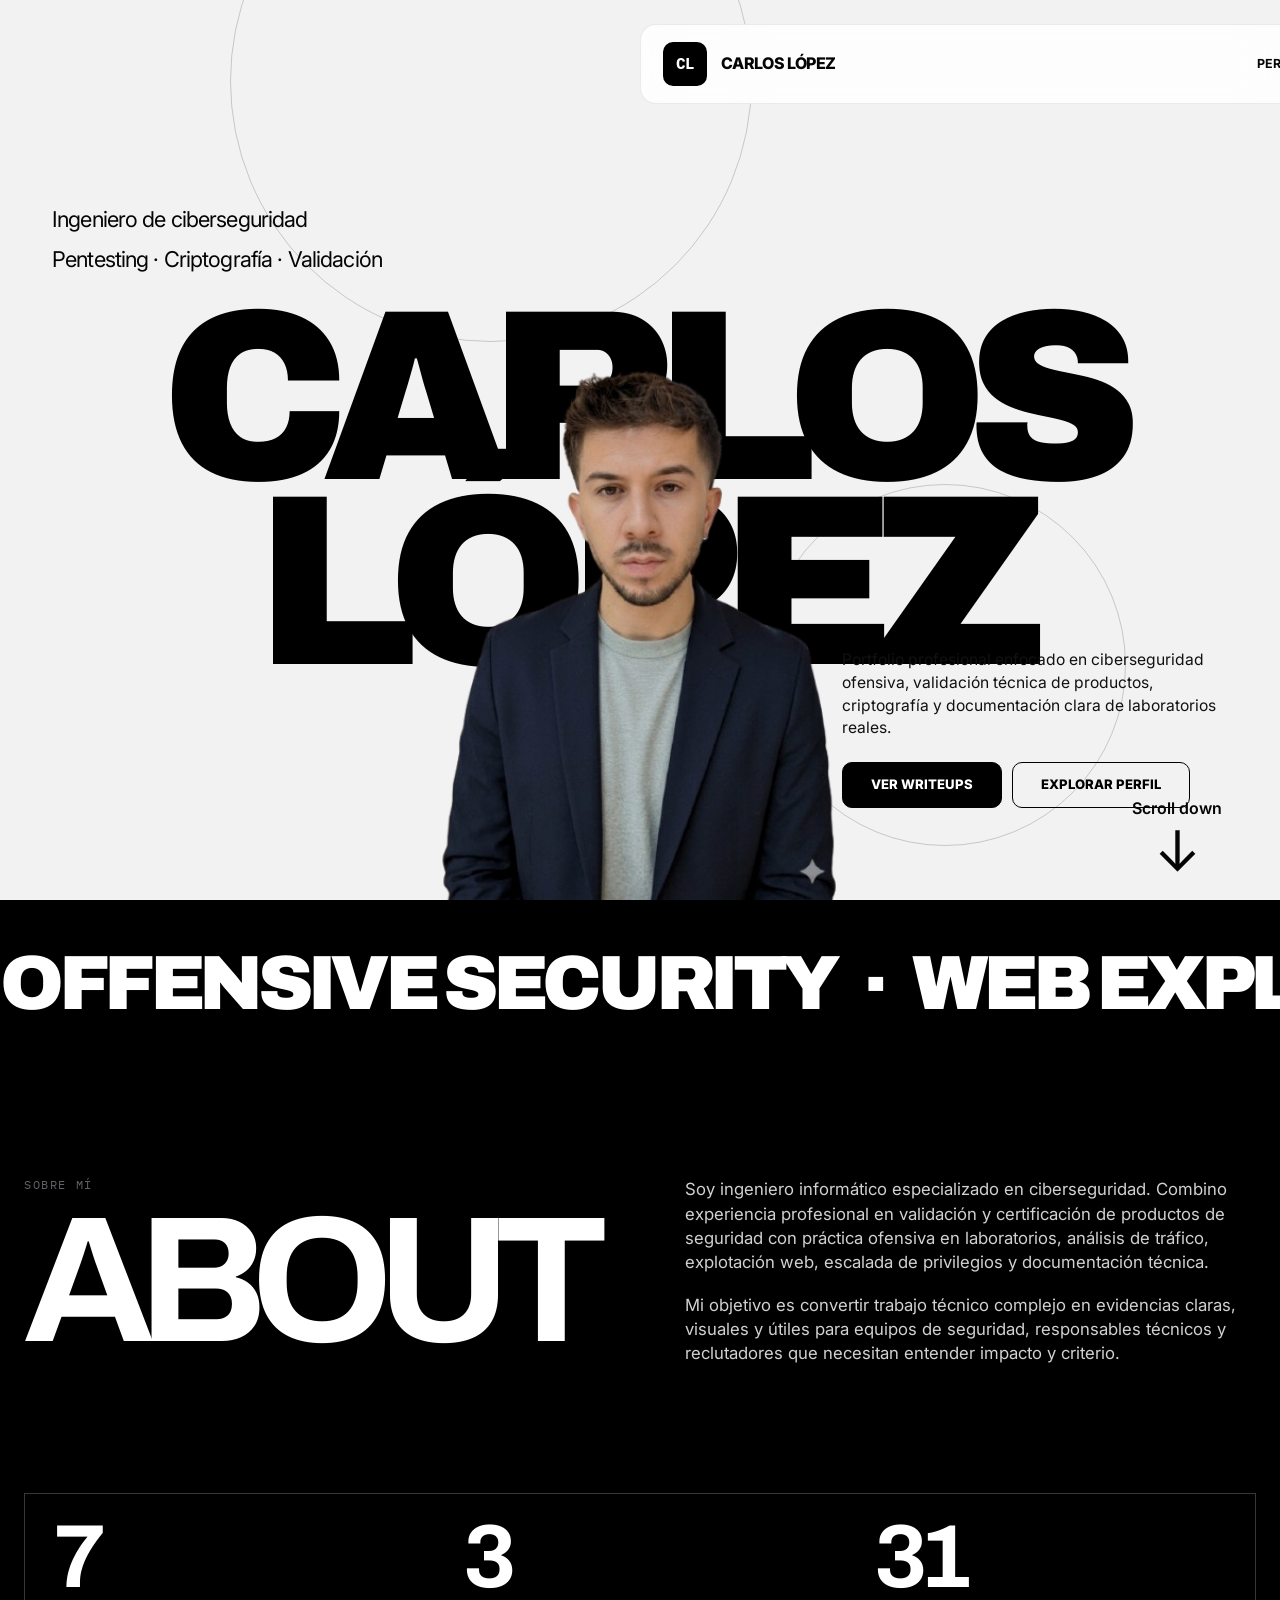
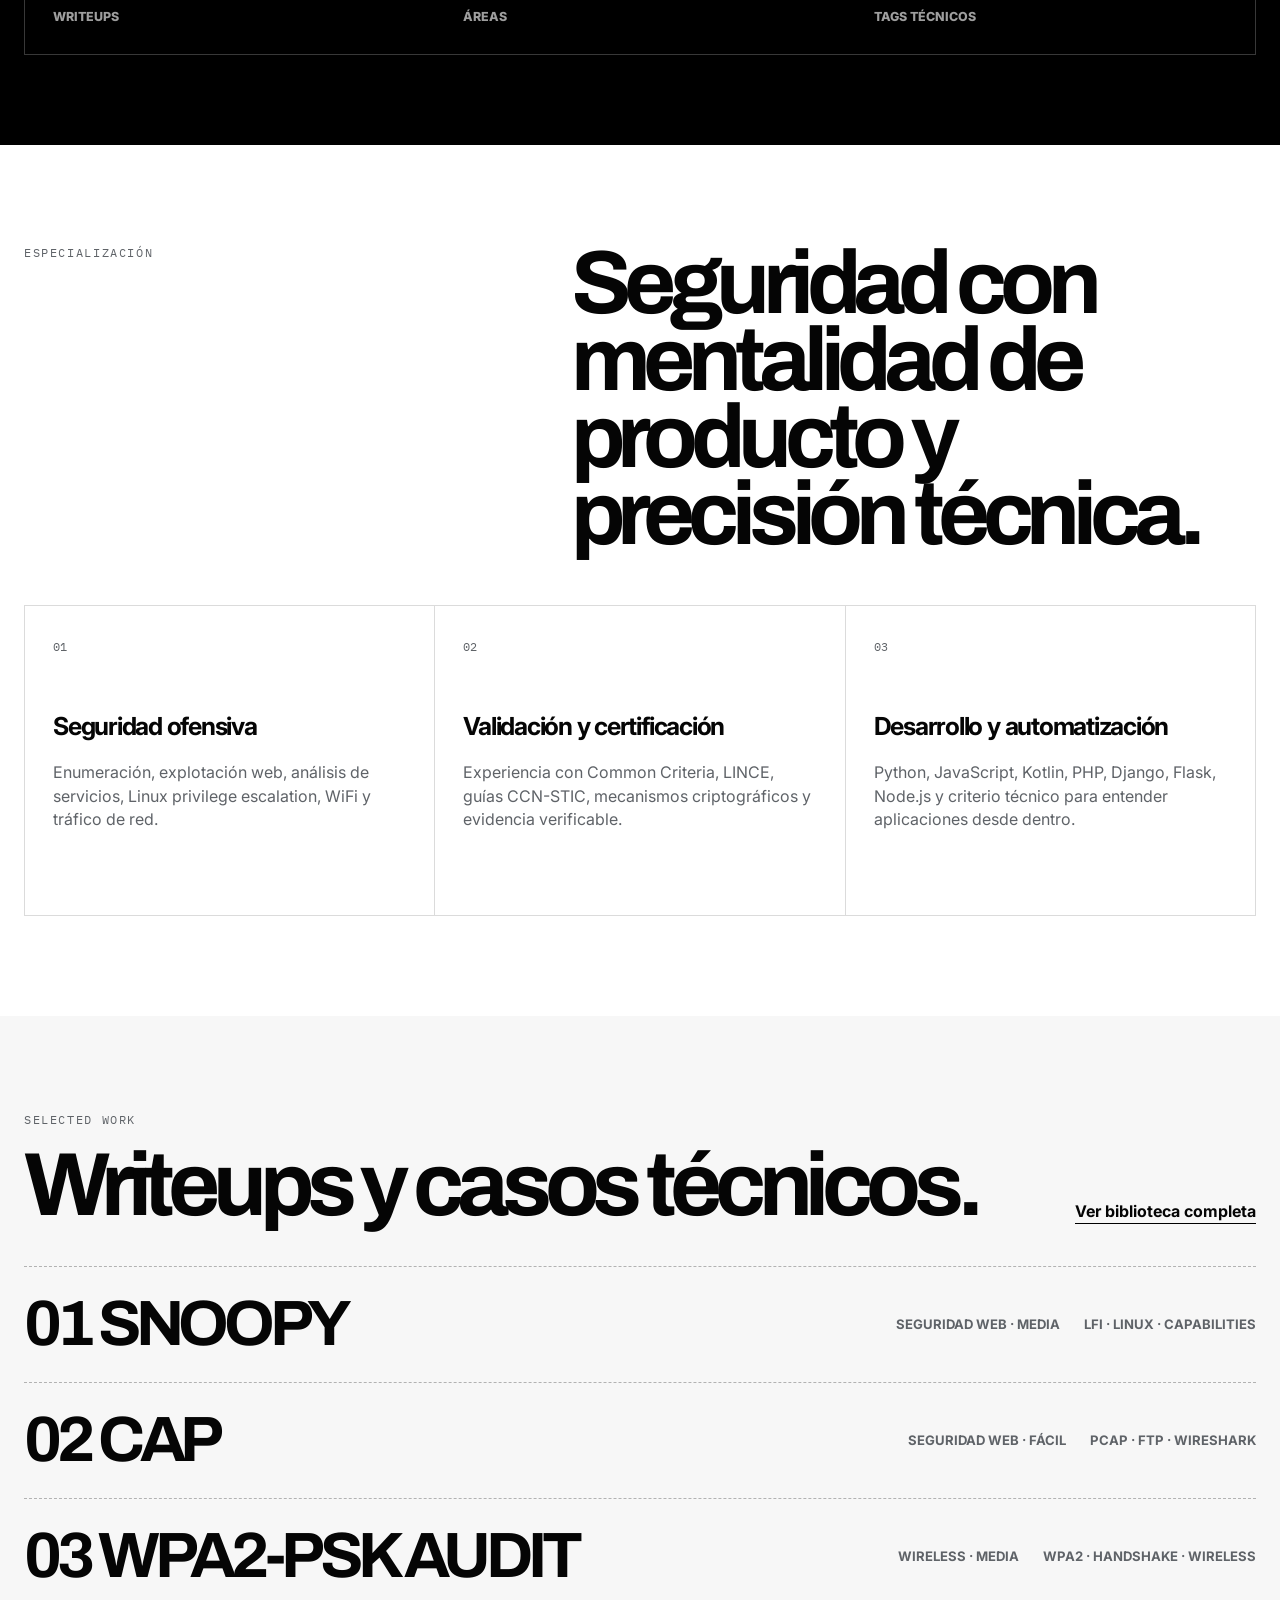
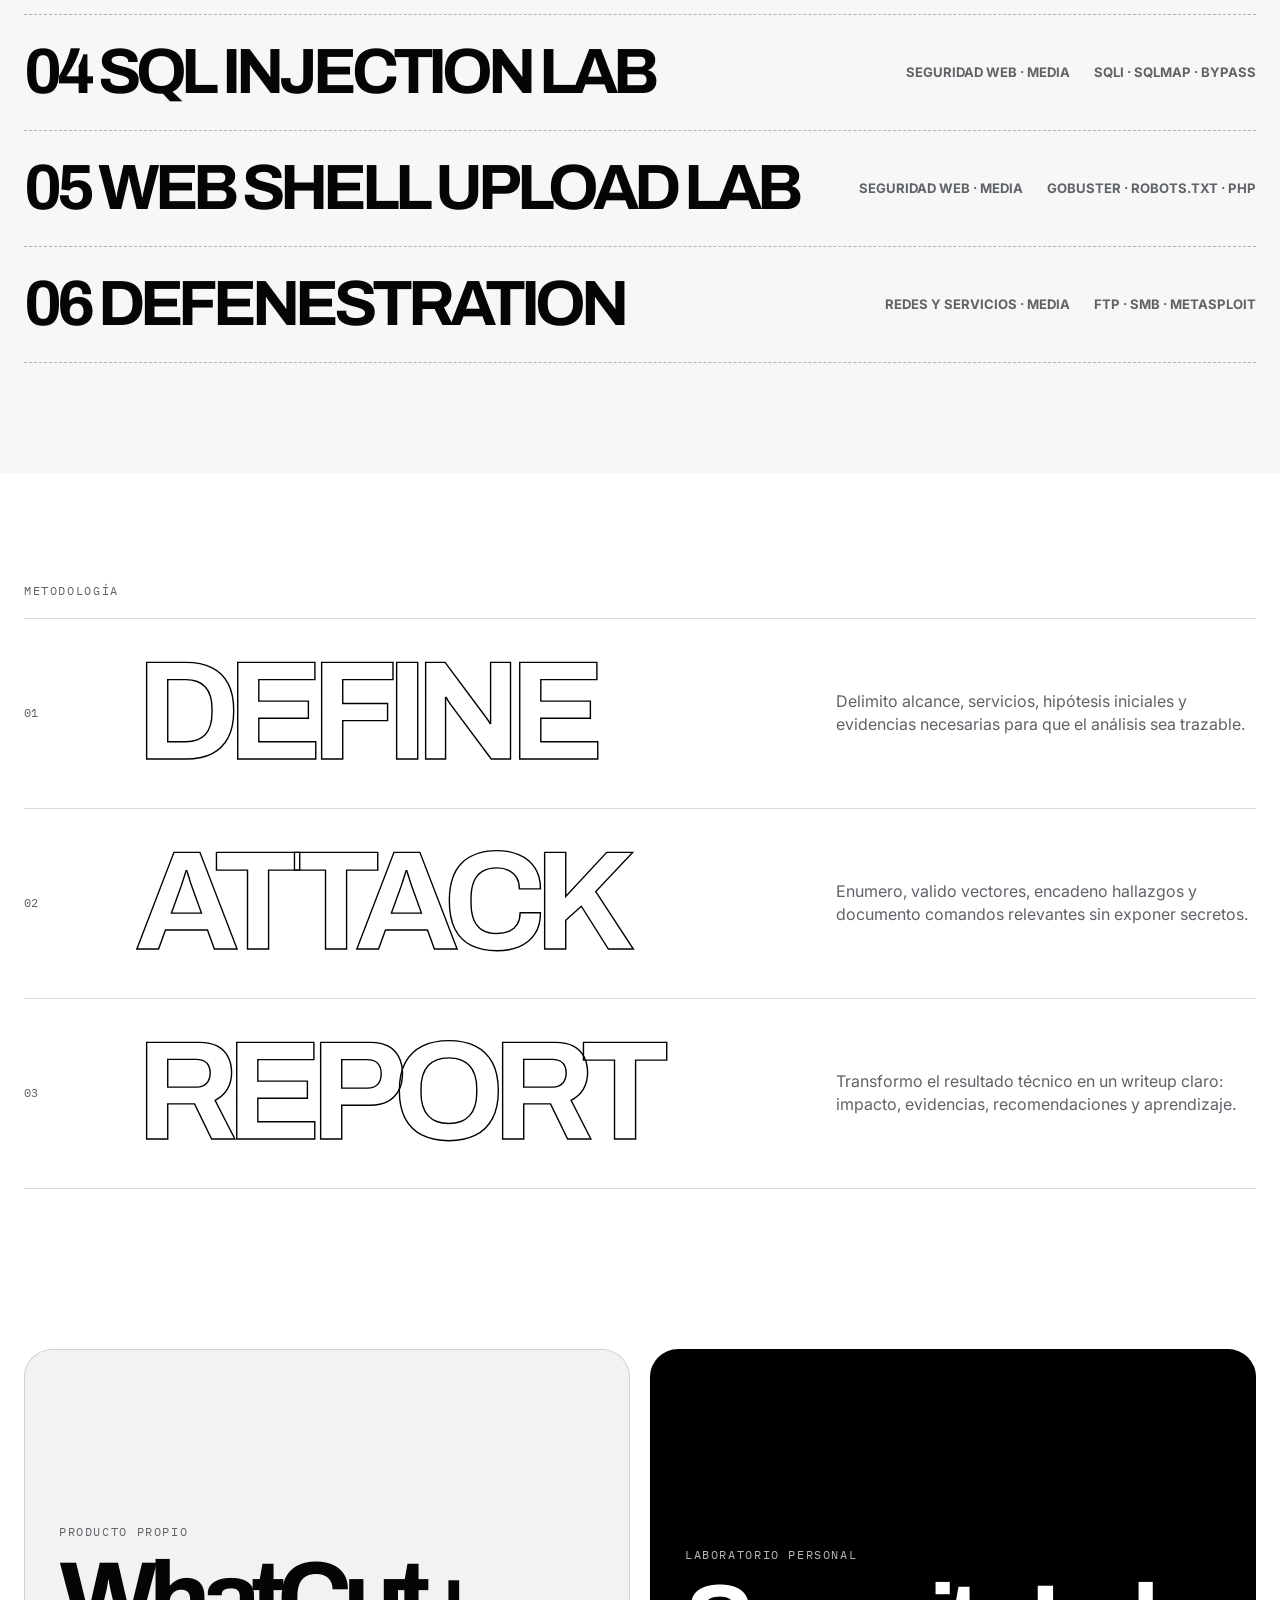
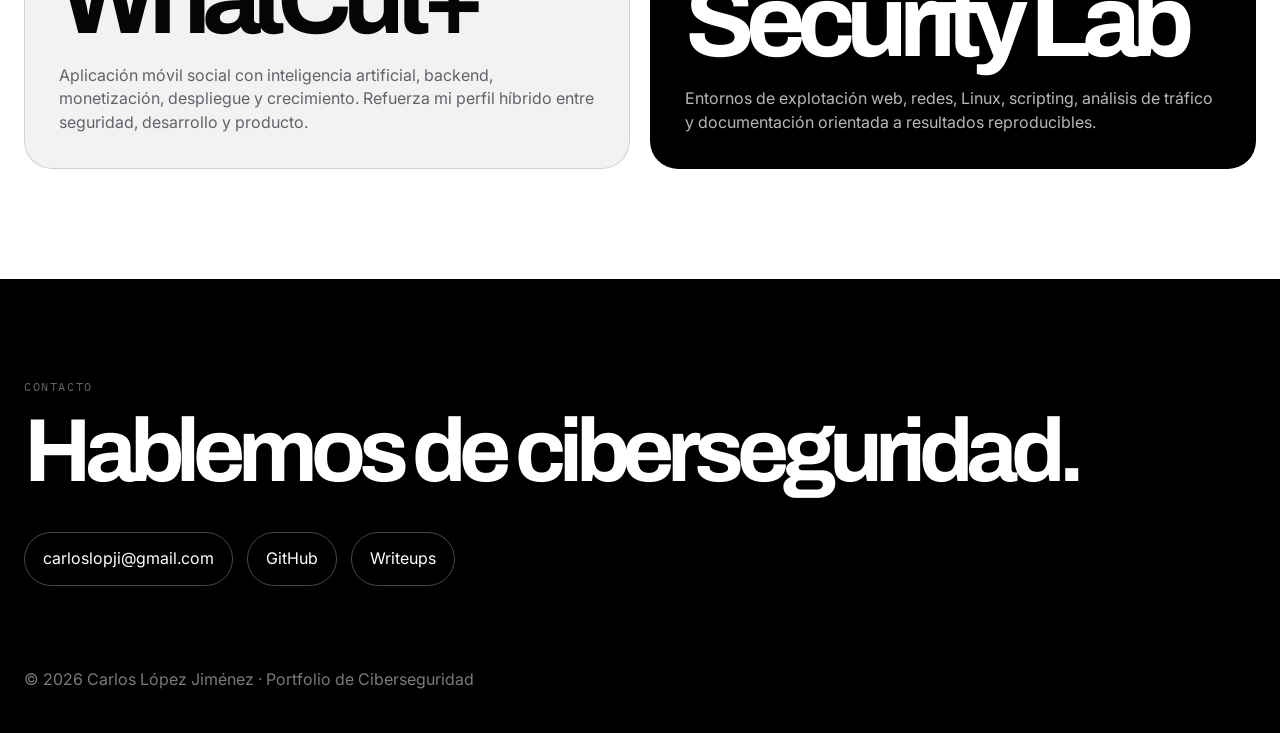
==== index.html @ 4ad00b4f "Use IMG_1464 hero profile image" ====
<!DOCTYPE html>
<html lang="es">
<head>
  <meta charset="UTF-8" />
  <meta name="viewport" content="width=device-width, initial-scale=1.0" />
  <title>Carlos López Jiménez | Portfolio de Ciberseguridad</title>
  <meta name="description" content="Portfolio profesional de Carlos López Jiménez: ciberseguridad, pentesting, writeups técnicos, criptografía y validación de productos de seguridad." />
  <meta property="og:title" content="Carlos López Jiménez | Portfolio de Ciberseguridad" />
  <meta property="og:description" content="Portfolio visual de ciberseguridad ofensiva, validación técnica, criptografía y writeups profesionales." />
  <meta property="og:type" content="website" />
  <link rel="preconnect" href="https://fonts.googleapis.com" />
  <link rel="preconnect" href="https://fonts.gstatic.com" crossorigin />
  <link href="https://fonts.googleapis.com/css2?family=Archivo:wght@700;800;900&family=Inter:wght@400;500;600;700;800&family=IBM+Plex+Mono:wght@400;500;600&display=swap" rel="stylesheet" />
  <link rel="stylesheet" href="assets/portfolio/portfolio.css" />
</head>
<body>
  <div class="cursor" aria-hidden="true"></div>

  <nav class="nav" aria-label="Navegación principal" data-reveal>
    <a class="brand" href="#home" aria-label="Volver al inicio">
      <span class="brand-mark">CL</span>
      <span class="brand-text">Carlos López</span>
    </a>
    <div class="nav-links">
      <a href="#profile">Perfil</a><span>/</span>
      <a href="#writeups">Writeups</a><span>/</span>
      <a href="#process">Proceso</a><span>/</span>
      <a href="#contact">Contacto</a>
    </div>
    <a class="hire-btn" href="mailto:carloslopji@gmail.com">Contrátame</a>
  </nav>

  <header class="hero" id="home">
    <div class="hero-lines" aria-hidden="true"></div>
    <div class="hero-content">
      <div class="hero-kicker" data-reveal>
        <span>Ingeniero de ciberseguridad</span>
        <span>Pentesting · Criptografía · Validación</span>
      </div>

      <h1 class="hero-name" aria-label="Carlos López Jiménez">
        <span>CARLOS</span>
        <span>LÓPEZ</span>
      </h1>

      <figure class="hero-portrait" data-parallax="0.12" data-reveal>
        <img src="assets/imgs/IMG_1464.png" alt="Retrato de Carlos López Jiménez" />
      </figure>

      <div class="hero-copy" data-reveal>
        <p>
          Portfolio profesional enfocado en ciberseguridad ofensiva, validación técnica de productos,
          criptografía y documentación clara de laboratorios reales.
        </p>
        <div class="hero-actions">
          <a class="btn btn-dark" href="writeups.html">Ver writeups</a>
          <a class="btn btn-light" href="#profile">Explorar perfil</a>
        </div>
      </div>

      <a class="scroll-hint" href="#profile" aria-label="Bajar a la siguiente sección">
        <span>Scroll down</span>
        <strong>↓</strong>
      </a>
    </div>
  </header>

  <section class="marquee" aria-label="Especialidades principales">
    <div class="marquee-track">
      <span>OFFENSIVE SECURITY</span><span>·</span><span>WEB EXPLOITATION</span><span>·</span><span>LINUX PRIVESC</span><span>·</span><span>CRYPTOGRAPHY</span><span>·</span><span>COMMON CRITERIA</span><span>·</span>
      <span>OFFENSIVE SECURITY</span><span>·</span><span>WEB EXPLOITATION</span><span>·</span><span>LINUX PRIVESC</span><span>·</span><span>CRYPTOGRAPHY</span><span>·</span><span>COMMON CRITERIA</span><span>·</span>
    </div>
  </section>

  <main>
    <section class="about-section" id="profile">
      <div class="about-title" data-reveal>
        <p class="eyebrow">Sobre mí</p>
        <h2>ABOUT</h2>
      </div>
      <div class="about-copy" data-reveal>
        <p>
          Soy ingeniero informático especializado en ciberseguridad. Combino experiencia profesional
          en validación y certificación de productos de seguridad con práctica ofensiva en laboratorios,
          análisis de tráfico, explotación web, escalada de privilegios y documentación técnica.
        </p>
        <p>
          Mi objetivo es convertir trabajo técnico complejo en evidencias claras, visuales y útiles para
          equipos de seguridad, responsables técnicos y reclutadores que necesitan entender impacto y criterio.
        </p>
      </div>
      <div class="about-metrics" data-reveal>
        <div><strong id="homeWriteupCount">0</strong><span>Writeups</span></div>
        <div><strong id="homeWriteupCategories">0</strong><span>Áreas</span></div>
        <div><strong id="homeWriteupTags">0</strong><span>Tags técnicos</span></div>
      </div>
    </section>

    <section class="split-section" id="experience">
      <div class="split-intro" data-reveal>
        <p class="eyebrow">Especialización</p>
        <h2>Seguridad con mentalidad de producto y precisión técnica.</h2>
      </div>
      <div class="capability-grid">
        <article class="capability" data-reveal>
          <span>01</span>
          <h3>Seguridad ofensiva</h3>
          <p>Enumeración, explotación web, análisis de servicios, Linux privilege escalation, WiFi y tráfico de red.</p>
        </article>
        <article class="capability" data-reveal>
          <span>02</span>
          <h3>Validación y certificación</h3>
          <p>Experiencia con Common Criteria, LINCE, guías CCN-STIC, mecanismos criptográficos y evidencia verificable.</p>
        </article>
        <article class="capability" data-reveal>
          <span>03</span>
          <h3>Desarrollo y automatización</h3>
          <p>Python, JavaScript, Kotlin, PHP, Django, Flask, Node.js y criterio técnico para entender aplicaciones desde dentro.</p>
        </article>
      </div>
    </section>

    <section class="work-section" id="writeups">
      <div class="work-head" data-reveal>
        <div>
          <p class="eyebrow">Selected work</p>
          <h2>Writeups y casos técnicos.</h2>
        </div>
        <a class="under-link" href="writeups.html">Ver biblioteca completa</a>
      </div>

      <div class="work-list" id="featuredWriteupsGrid" data-reveal></div>
      <div class="floating-preview" id="floatingPreview" aria-hidden="true"></div>
    </section>

    <section class="process-section" id="process">
      <p class="eyebrow" data-reveal>Metodología</p>
      <div class="process-list">
        <article class="process-item" data-reveal>
          <span>01</span>
          <h2>DEFINE</h2>
          <p>Delimito alcance, servicios, hipótesis iniciales y evidencias necesarias para que el análisis sea trazable.</p>
        </article>
        <article class="process-item" data-reveal>
          <span>02</span>
          <h2>ATTACK</h2>
          <p>Enumero, valido vectores, encadeno hallazgos y documento comandos relevantes sin exponer secretos.</p>
        </article>
        <article class="process-item" data-reveal>
          <span>03</span>
          <h2>REPORT</h2>
          <p>Transformo el resultado técnico en un writeup claro: impacto, evidencias, recomendaciones y aprendizaje.</p>
        </article>
      </div>
    </section>

    <section class="project-section" id="projects">
      <div class="project-card" data-reveal>
        <p class="eyebrow">Producto propio</p>
        <h2>WhatCut+</h2>
        <p>Aplicación móvil social con inteligencia artificial, backend, monetización, despliegue y crecimiento. Refuerza mi perfil híbrido entre seguridad, desarrollo y producto.</p>
      </div>
      <div class="project-card project-card-dark" data-reveal>
        <p class="eyebrow">Laboratorio personal</p>
        <h2>Security Lab</h2>
        <p>Entornos de explotación web, redes, Linux, scripting, análisis de tráfico y documentación orientada a resultados reproducibles.</p>
      </div>
    </section>
  </main>

  <footer class="footer" id="contact">
    <div data-reveal>
      <p class="eyebrow">Contacto</p>
      <h2>Hablemos de ciberseguridad.</h2>
    </div>
    <div class="footer-links" data-reveal>
      <a href="mailto:carloslopji@gmail.com">carloslopji@gmail.com</a>
      <a href="https://github.com/LopezJimenezCarlos" target="_blank" rel="noreferrer">GitHub</a>
      <a href="writeups.html">Writeups</a>
    </div>
    <p class="footer-copy">© <span data-current-year></span> Carlos López Jiménez · Portfolio de Ciberseguridad</p>
  </footer>

  <script src="assets/writeups/writeups-data.js"></script>
  <script src="assets/writeups/writeups-extra.js"></script>
  <script src="assets/portfolio/portfolio.js"></script>
</body>
</html>
---- assets/portfolio/portfolio.css ----
:root {
  --bg: #f2f2f2;
  --paper: #ffffff;
  --ink: #050505;
  --muted: #5f6368;
  --soft: #d9dde0;
  --line: rgba(0, 0, 0, 0.14);
  --black: #000000;
  --radius-xl: 34px;
  --radius-lg: 24px;
  --radius-md: 16px;
  --max: 1240px;
  --font-display: "Archivo", "Inter", sans-serif;
  --font-body: "Inter", sans-serif;
  --font-mono: "IBM Plex Mono", monospace;
  --ease: cubic-bezier(0.16, 1, 0.3, 1);
}

* { box-sizing: border-box; margin: 0; padding: 0; }
html { scroll-behavior: smooth; }
body {
  min-height: 100vh;
  overflow-x: hidden;
  background: var(--bg);
  color: var(--ink);
  font-family: var(--font-body);
  line-height: 1.45;
  cursor: none;
}
a { color: inherit; text-decoration: none; cursor: none; }
img { display: block; max-width: 100%; }

.cursor {
  position: fixed;
  z-index: 9999;
  width: 18px;
  height: 18px;
  border: 1px solid var(--black);
  border-radius: 999px;
  pointer-events: none;
  transform: translate(-50%, -50%);
  transition: width .22s var(--ease), height .22s var(--ease), background .22s var(--ease), mix-blend-mode .22s var(--ease);
  mix-blend-mode: difference;
}
.cursor.is-active { width: 54px; height: 54px; background: #fff; }

.nav {
  position: fixed;
  top: 24px;
  left: 50%;
  z-index: 100;
  display: grid;
  grid-template-columns: 1fr auto auto;
  align-items: center;
  gap: 28px;
  width: min(calc(100% - 48px), var(--max));
  padding: 16px 22px;
  border: 1px solid rgba(0,0,0,.08);
  border-radius: 16px;
  background: rgba(255,255,255,.86);
  backdrop-filter: blur(18px);
  transform: translateX(-50%);
}
.brand { display: inline-flex; align-items: center; gap: 14px; font-weight: 800; text-transform: uppercase; letter-spacing: -.04em; }
.brand-mark { display: grid; place-items: center; width: 44px; height: 44px; border-radius: 10px; background: var(--black); color: #fff; font-family: var(--font-mono); font-weight: 700; letter-spacing: -.08em; }
.brand-text { white-space: nowrap; }
.nav-links { display: flex; align-items: center; gap: 26px; font-size: .78rem; font-weight: 700; text-transform: uppercase; }
.nav-links span { color: #111; opacity: .75; }
.hire-btn, .btn {
  display: inline-flex;
  align-items: center;
  justify-content: center;
  min-height: 46px;
  padding: 0 28px;
  border: 1px solid var(--black);
  border-radius: 10px;
  font-weight: 800;
  text-transform: uppercase;
  font-size: .82rem;
  transition: .28s var(--ease);
}
.hire-btn:hover, .btn-light:hover { background: var(--black); color: #fff; }
.btn-dark { background: var(--black); color: #fff; }
.btn-dark:hover { background: transparent; color: var(--black); }
.btn-light { background: transparent; color: var(--black); }

.hero {
  position: relative;
  min-height: 100svh;
  padding: 118px 24px 0;
  overflow: hidden;
}
.hero-content {
  position: relative;
  width: min(100%, var(--max));
  min-height: calc(100svh - 118px);
  margin: 0 auto;
  border-radius: 0 0 28px 28px;
}
.hero-lines::before,
.hero-lines::after {
  content: "";
  position: absolute;
  border: 1px solid rgba(0,0,0,.18);
  border-radius: 999px;
  pointer-events: none;
}
.hero-lines::before { width: 520px; height: 520px; top: -180px; left: 18%; }
.hero-lines::after { width: 360px; height: 360px; bottom: 6%; right: 12%; }
.hero-kicker {
  position: absolute;
  top: 86px;
  left: 28px;
  z-index: 4;
  display: grid;
  gap: 8px;
  font-size: clamp(1rem, 1.7vw, 1.45rem);
  letter-spacing: -.04em;
}
.hero-name {
  position: absolute;
  inset: 24% auto auto 50%;
  z-index: 1;
  width: 120vw;
  transform: translateX(-50%);
  color: var(--black);
  font-family: var(--font-display);
  font-size: clamp(6rem, 19vw, 18rem);
  font-weight: 900;
  line-height: .76;
  letter-spacing: -.095em;
  text-align: center;
  white-space: nowrap;
}
.hero-name span { display: block; }
.hero-portrait {
  position: absolute;
  z-index: 3;
  left: 50%;
  bottom: 0;
  width: min(44vw, 540px);
  min-width: 310px;
  transform: translateX(-50%);
  filter: grayscale(.08) contrast(1.03);
}
.hero-portrait img {
  width: 100%;
  max-height: 78svh;
  object-fit: contain;
  object-position: bottom center;
}
.hero-copy {
  position: absolute;
  right: 24px;
  bottom: 92px;
  z-index: 4;
  width: min(390px, 36vw);
}
.hero-copy p { color: #111; font-size: .98rem; }
.hero-actions { display: flex; flex-wrap: wrap; gap: 10px; margin-top: 22px; }
.scroll-hint {
  position: absolute;
  right: 34px;
  bottom: 28px;
  z-index: 5;
  display: grid;
  gap: 10px;
  justify-items: center;
  font-weight: 600;
}
.scroll-hint strong { font-size: 3.5rem; line-height: .75; font-weight: 400; }

.marquee {
  overflow: hidden;
  background: var(--black);
  color: #fff;
  padding: 28px 0;
}
.marquee-track {
  display: flex;
  gap: 28px;
  width: max-content;
  font-family: var(--font-display);
  font-size: clamp(2rem, 6vw, 6rem);
  font-weight: 900;
  letter-spacing: -.07em;
  white-space: nowrap;
  animation: marquee 24s linear infinite;
}
@keyframes marquee { to { transform: translateX(-50%); } }

main, .footer { background: var(--paper); }
.eyebrow {
  margin-bottom: 18px;
  color: var(--muted);
  font-family: var(--font-mono);
  font-size: .72rem;
  letter-spacing: .14em;
  text-transform: uppercase;
}
.about-section {
  display: grid;
  grid-template-columns: 1fr 1fr;
  gap: 7vw;
  padding: 110px max(24px, calc((100vw - var(--max)) / 2)) 90px;
  background: var(--black);
  color: #fff;
}
.about-title h2 {
  font-family: var(--font-display);
  font-size: clamp(5rem, 14vw, 13rem);
  line-height: .78;
  letter-spacing: -.09em;
}
.about-copy { align-self: end; max-width: 620px; }
.about-copy p { color: rgba(255,255,255,.82); font-size: 1.05rem; }
.about-copy p + p { margin-top: 18px; }
.about-metrics {
  grid-column: 1 / -1;
  display: grid;
  grid-template-columns: repeat(3, 1fr);
  gap: 1px;
  margin-top: 38px;
  border: 1px solid rgba(255,255,255,.22);
}
.about-metrics div { padding: 28px; }
.about-metrics strong { display: block; font-family: var(--font-display); font-size: clamp(3rem, 7vw, 6.8rem); line-height: .8; letter-spacing: -.08em; }
.about-metrics span { display: block; margin-top: 14px; color: rgba(255,255,255,.62); text-transform: uppercase; font-size: .78rem; font-weight: 800; }

.split-section,
.work-section,
.process-section,
.project-section,
.footer {
  padding-left: max(24px, calc((100vw - var(--max)) / 2));
  padding-right: max(24px, calc((100vw - var(--max)) / 2));
}
.split-section { padding-top: 100px; padding-bottom: 100px; }
.split-intro { display: grid; grid-template-columns: 1fr 1.5fr; gap: 7vw; margin-bottom: 52px; }
.split-intro h2, .work-head h2, .footer h2 {
  font-family: var(--font-display);
  font-size: clamp(3rem, 7vw, 7rem);
  line-height: .86;
  letter-spacing: -.08em;
}
.capability-grid { display: grid; grid-template-columns: repeat(3, 1fr); border-top: 1px solid var(--line); border-left: 1px solid var(--line); }
.capability { min-height: 310px; padding: 28px; border-right: 1px solid var(--line); border-bottom: 1px solid var(--line); }
.capability span, .process-item span { font-family: var(--font-mono); color: var(--muted); font-size: .76rem; }
.capability h3 { margin: 52px 0 16px; font-size: 1.55rem; letter-spacing: -.05em; }
.capability p, .project-card p, .footer-copy { color: var(--muted); }

.work-section { padding-top: 96px; padding-bottom: 110px; background: #f7f7f7; position: relative; }
.work-head { display: flex; align-items: end; justify-content: space-between; gap: 24px; margin-bottom: 42px; }
.under-link { border-bottom: 1px solid var(--black); font-weight: 700; }
.work-list { border-top: 1px dashed rgba(0,0,0,.28); }
.work-row {
  display: grid;
  grid-template-columns: minmax(0, 1.1fr) auto auto;
  gap: 24px;
  align-items: center;
  min-height: 116px;
  border-bottom: 1px dashed rgba(0,0,0,.28);
  transition: .28s var(--ease);
}
.work-row:hover { padding-left: 22px; background: #fff; }
.work-row h3 { font-family: var(--font-display); font-size: clamp(2.4rem, 5vw, 5.2rem); line-height: .88; letter-spacing: -.08em; text-transform: uppercase; }
.work-row .work-meta, .work-row .work-tags { color: var(--muted); font-size: .82rem; font-weight: 700; text-transform: uppercase; }
.work-row .work-tags { text-align: right; max-width: 260px; }
.floating-preview {
  position: fixed;
  z-index: 120;
  width: 310px;
  height: 210px;
  border-radius: 18px;
  overflow: hidden;
  opacity: 0;
  pointer-events: none;
  background: #000 center/cover no-repeat;
  transform: translate(-50%, -50%) scale(.92);
  transition: opacity .22s var(--ease), transform .22s var(--ease);
  box-shadow: 0 24px 70px rgba(0,0,0,.22);
}
.floating-preview.is-visible { opacity: 1; transform: translate(-50%, -50%) scale(1); }

.process-section { padding-top: 110px; padding-bottom: 80px; background: var(--paper); }
.process-list { border-top: 1px solid var(--line); }
.process-item { display: grid; grid-template-columns: 80px minmax(0, 1fr) minmax(260px, 420px); gap: 32px; align-items: center; min-height: 190px; border-bottom: 1px solid var(--line); }
.process-item h2 {
  font-family: var(--font-display);
  font-size: clamp(4rem, 11vw, 11rem);
  line-height: .82;
  letter-spacing: -.09em;
  color: transparent;
  -webkit-text-stroke: 1.4px var(--black);
  transition: .45s var(--ease);
}
.process-item:hover h2, .process-item.is-active h2 { color: var(--black); }
.process-item p { color: var(--muted); }

.project-section { display: grid; grid-template-columns: 1fr 1fr; gap: 20px; padding-top: 80px; padding-bottom: 110px; }
.project-card { min-height: 420px; padding: 34px; border-radius: 28px; background: #f2f2f2; border: 1px solid var(--line); display: flex; flex-direction: column; justify-content: flex-end; }
.project-card h2 { font-family: var(--font-display); font-size: clamp(3.5rem, 8vw, 8rem); line-height: .82; letter-spacing: -.09em; margin-bottom: 22px; }
.project-card-dark { background: var(--black); color: #fff; }
.project-card-dark p { color: rgba(255,255,255,.72); }

.footer { padding-top: 100px; padding-bottom: 42px; background: var(--black); color: #fff; }
.footer-links { display: flex; flex-wrap: wrap; gap: 14px; margin: 42px 0 82px; }
.footer-links a { padding: 14px 18px; border: 1px solid rgba(255,255,255,.28); border-radius: 999px; transition: .28s var(--ease); }
.footer-links a:hover { background: #fff; color: #000; }
.footer-copy { color: rgba(255,255,255,.48); }

[data-reveal] { opacity: 0; transform: translateY(34px); transition: opacity .85s var(--ease), transform .85s var(--ease); }
[data-reveal].is-visible { opacity: 1; transform: translateY(0); }

@media (max-width: 980px) {
  body, a { cursor: auto; }
  .cursor { display: none; }
  .nav { grid-template-columns: 1fr auto; width: calc(100% - 28px); top: 14px; padding: 12px; }
  .nav-links { display: none; }
  .brand-text { display: none; }
  .hero { padding: 94px 14px 0; }
  .hero-content { min-height: calc(100svh - 94px); }
  .hero-kicker { top: 48px; left: 12px; }
  .hero-name { top: 28%; font-size: clamp(5.6rem, 26vw, 12rem); width: 150vw; }
  .hero-copy { left: 12px; right: auto; bottom: 95px; width: min(92vw, 380px); }
  .scroll-hint { right: 18px; bottom: 20px; }
  .about-section, .split-intro, .project-section { grid-template-columns: 1fr; }
  .about-metrics, .capability-grid { grid-template-columns: 1fr; }
  .work-head { align-items: flex-start; flex-direction: column; }
  .work-row { grid-template-columns: 1fr; gap: 12px; padding: 24px 0; }
  .work-row:hover { padding-left: 0; }
  .work-row .work-tags { text-align: left; }
  .floating-preview { display: none; }
  .process-item { grid-template-columns: 1fr; gap: 12px; padding: 28px 0; }
}

@media (max-width: 640px) {
  .hire-btn, .btn { min-height: 42px; padding: 0 16px; font-size: .75rem; }
  .hero-portrait { width: 82vw; min-width: 250px; }
  .hero-copy p { font-size: .92rem; }
  .hero-actions { display: grid; }
  .about-section, .split-section, .work-section, .process-section, .project-section, .footer { padding-left: 18px; padding-right: 18px; }
  .about-title h2 { font-size: 27vw; }
  .capability { min-height: 250px; }
}
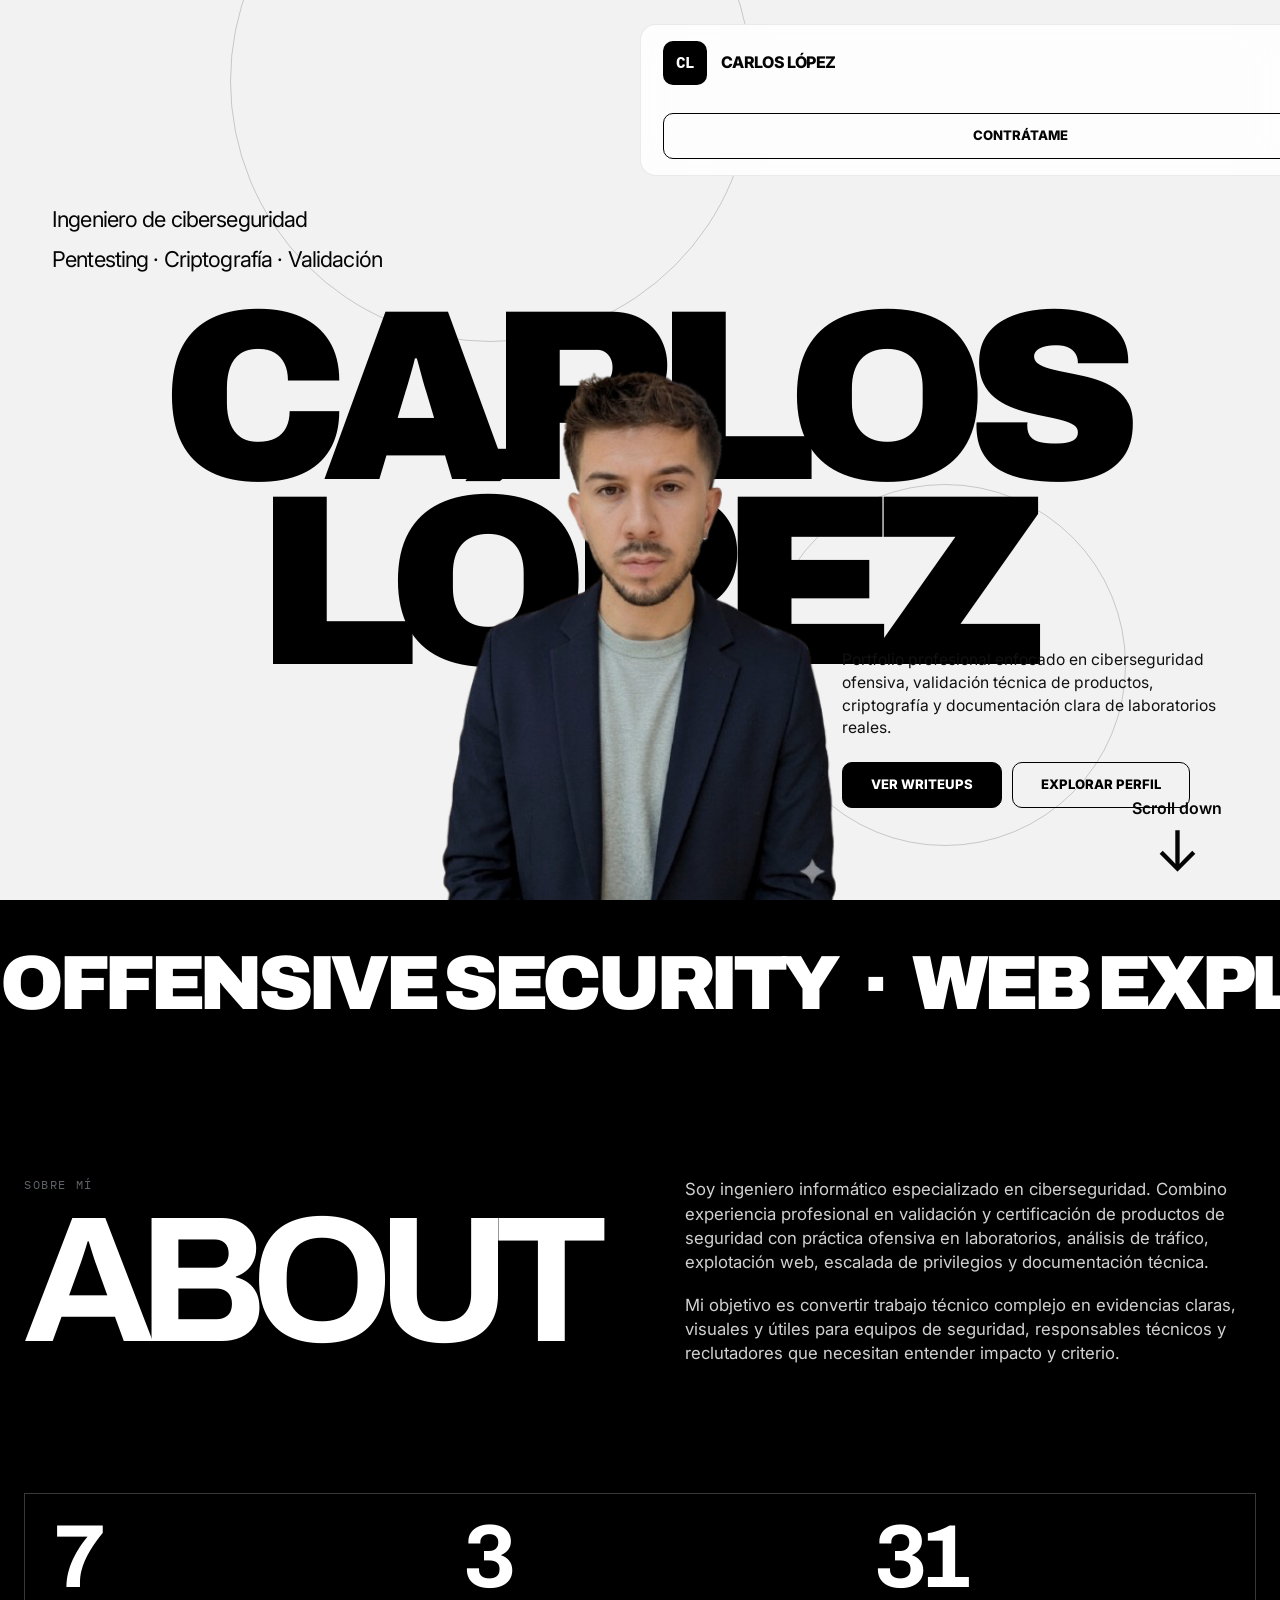
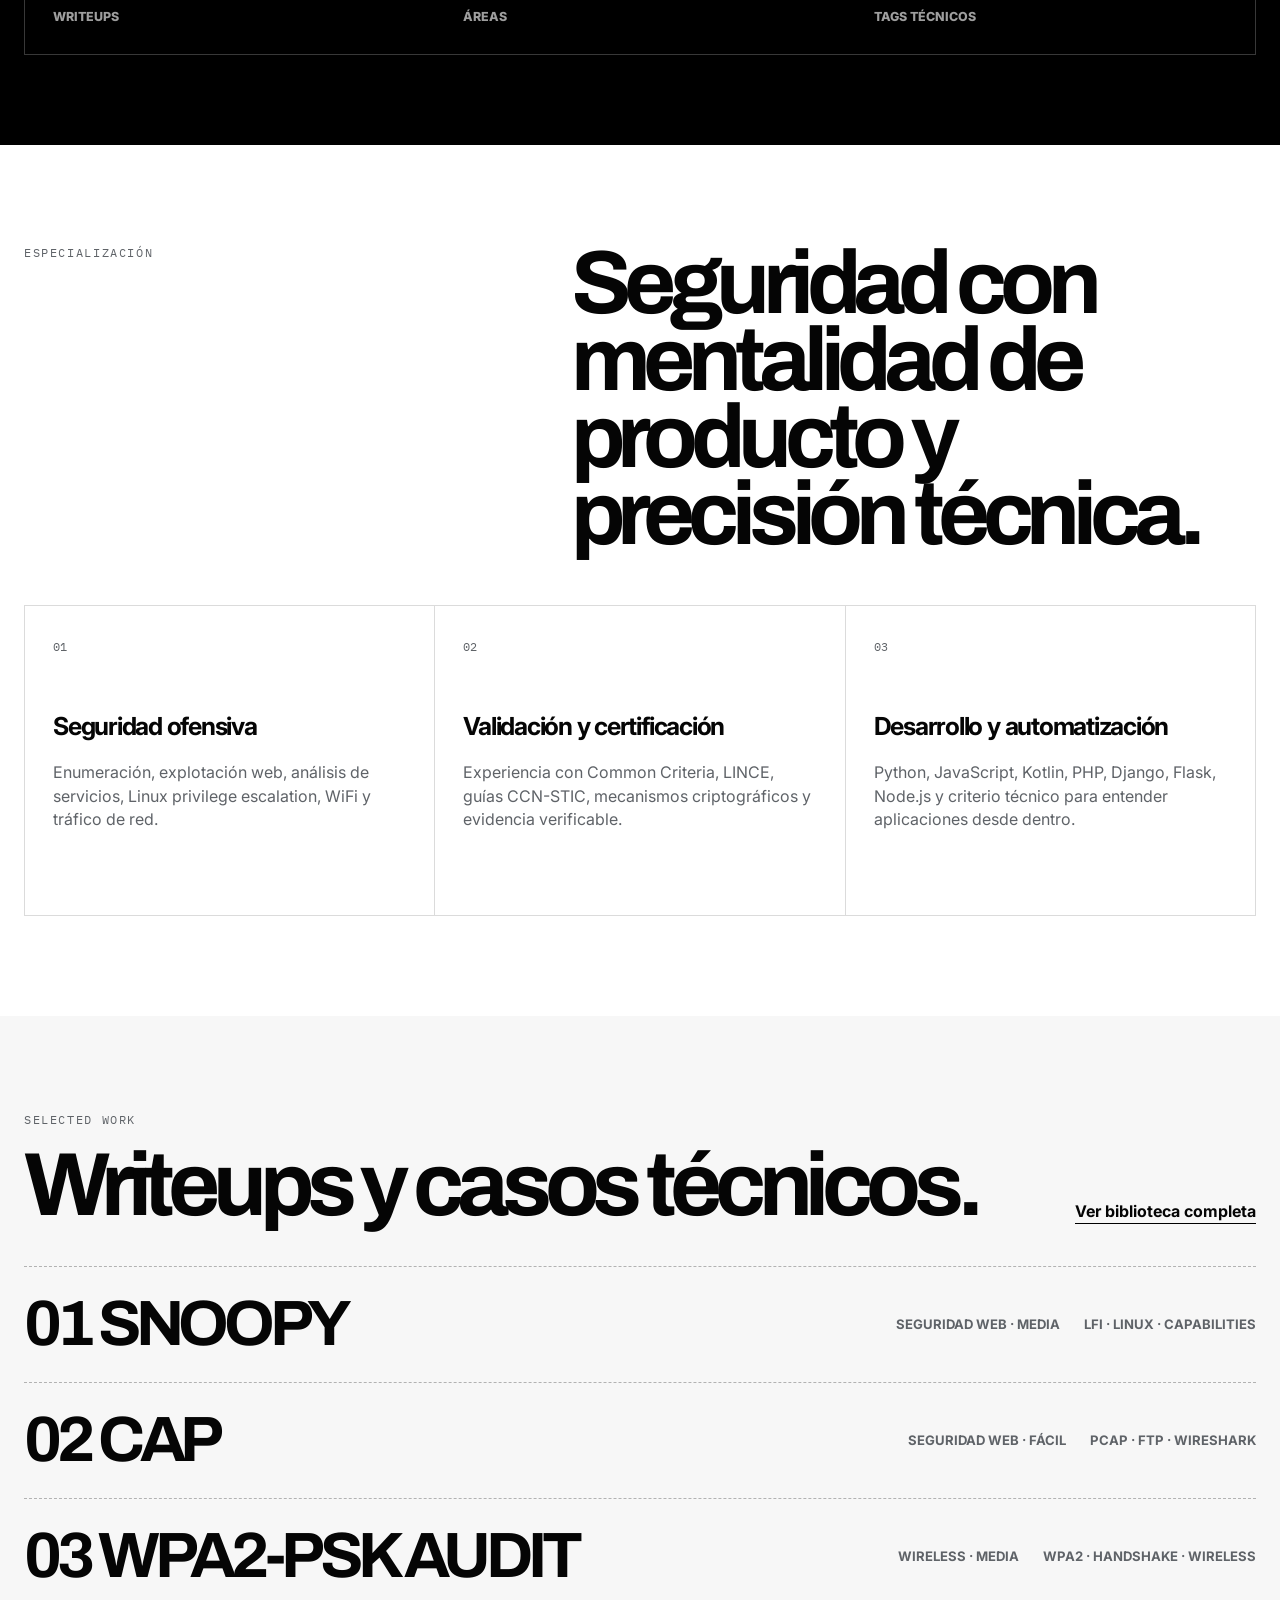
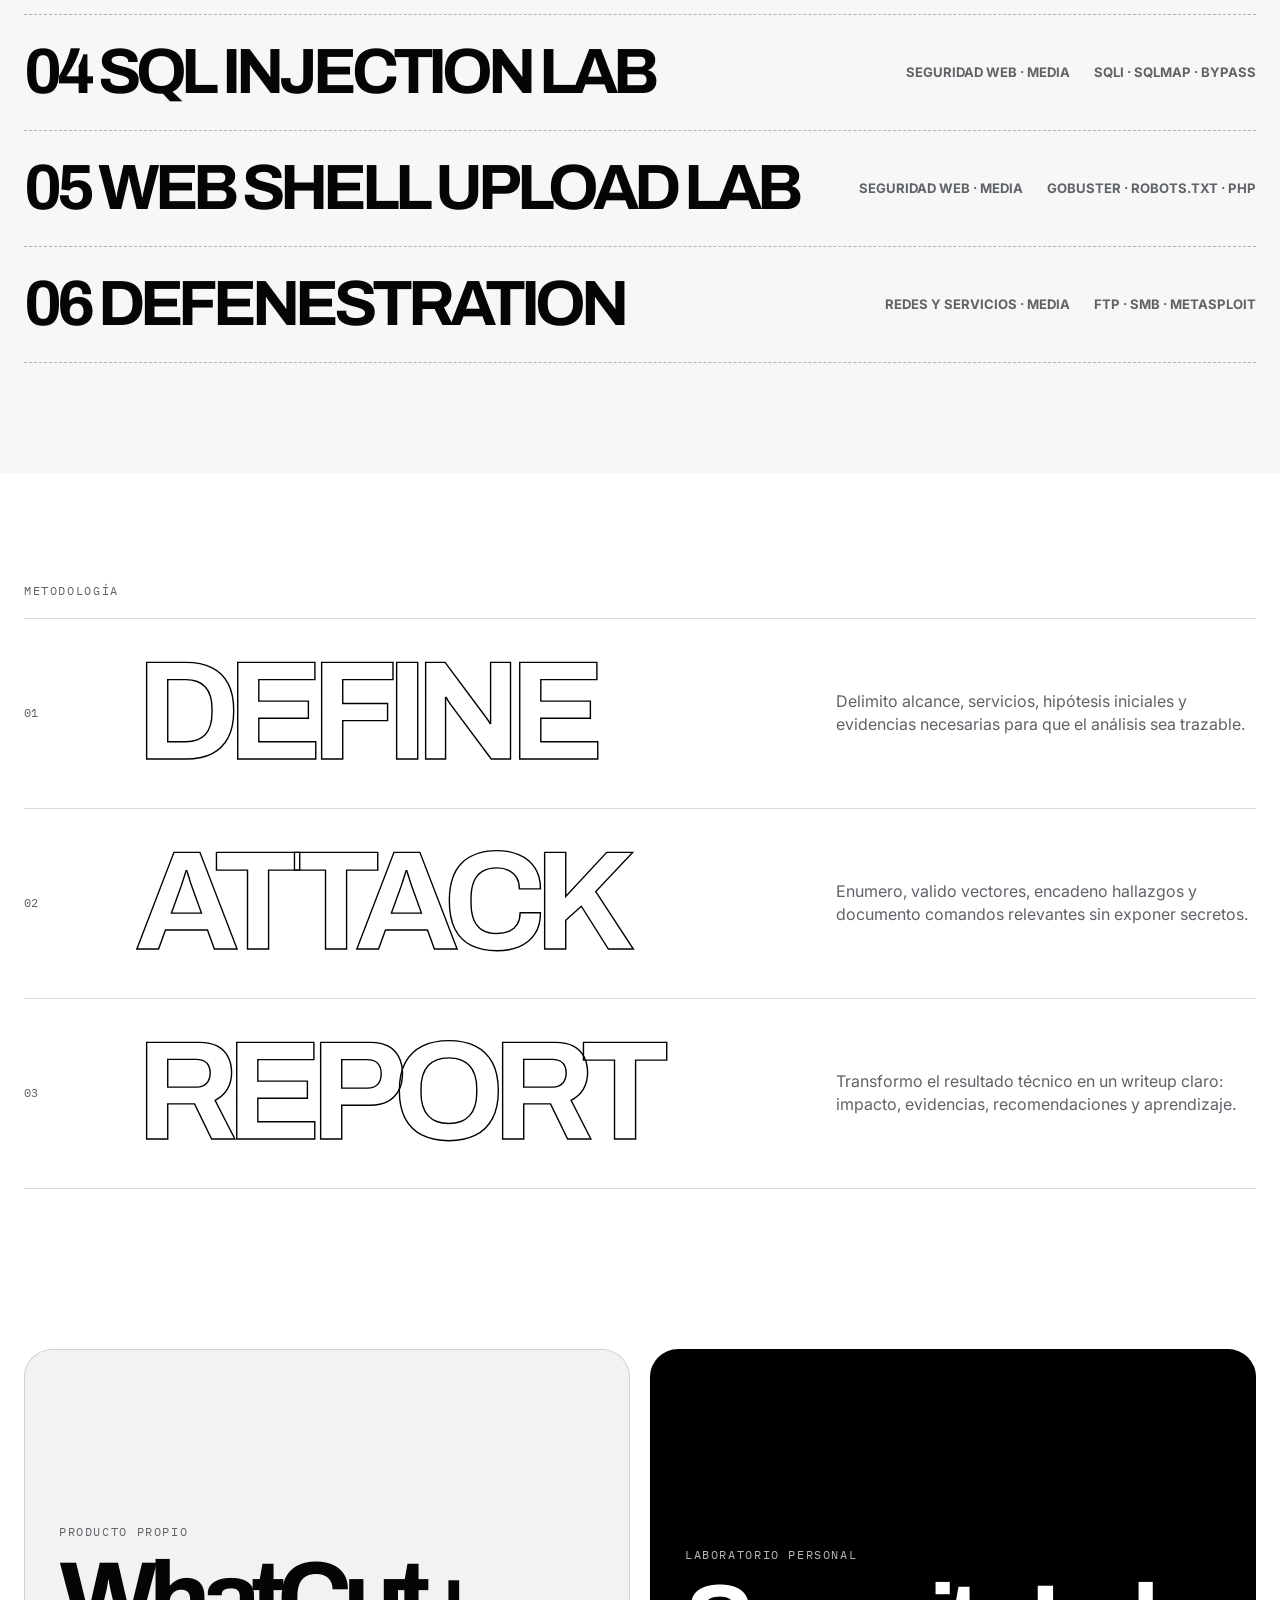
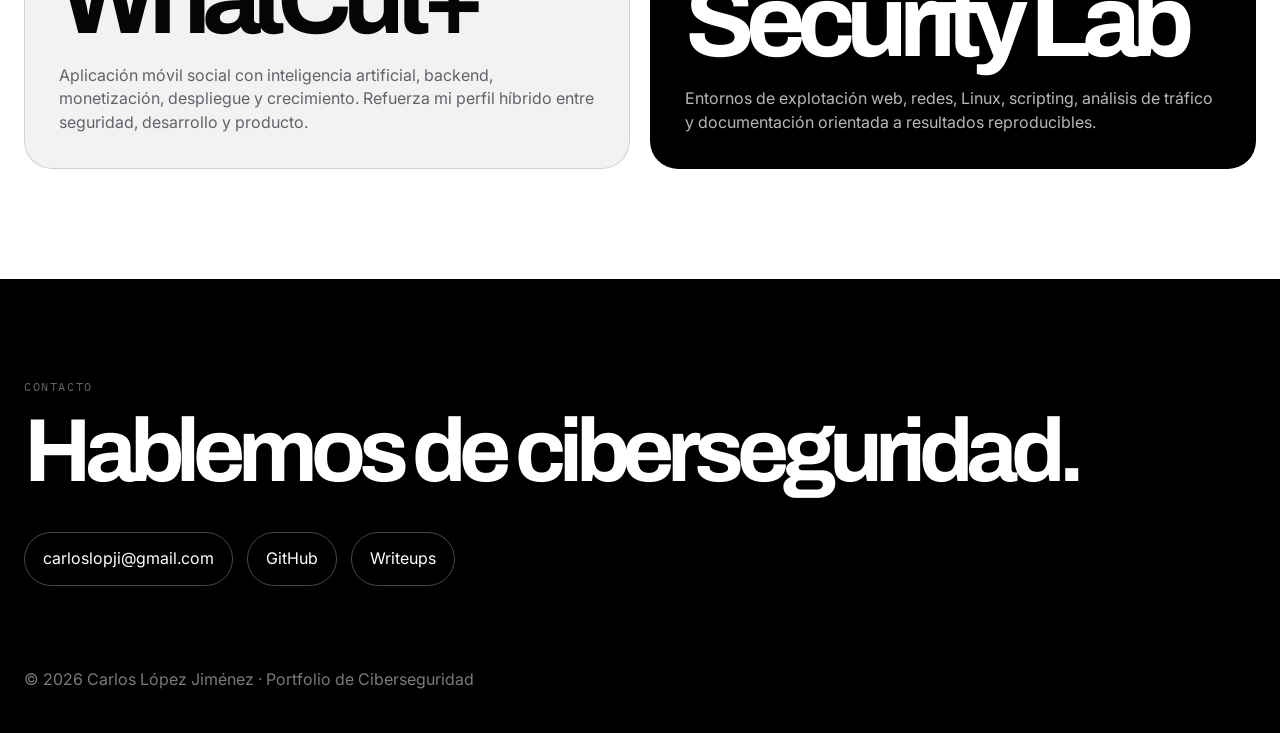
==== commit 015397ee: "Improve mobile navigation markup" ====
--- a/index.html
+++ b/index.html
@@ -21,7 +21,11 @@
       <span class="brand-mark">CL</span>
       <span class="brand-text">Carlos López</span>
     </a>
-    <div class="nav-links">
+    <button class="nav-toggle" type="button" aria-label="Abrir menú" aria-expanded="false" aria-controls="primaryNav">
+      <span></span>
+      <span></span>
+    </button>
+    <div class="nav-links" id="primaryNav">
       <a href="#profile">Perfil</a><span>/</span>
       <a href="#writeups">Writeups</a><span>/</span>
       <a href="#process">Proceso</a><span>/</span>
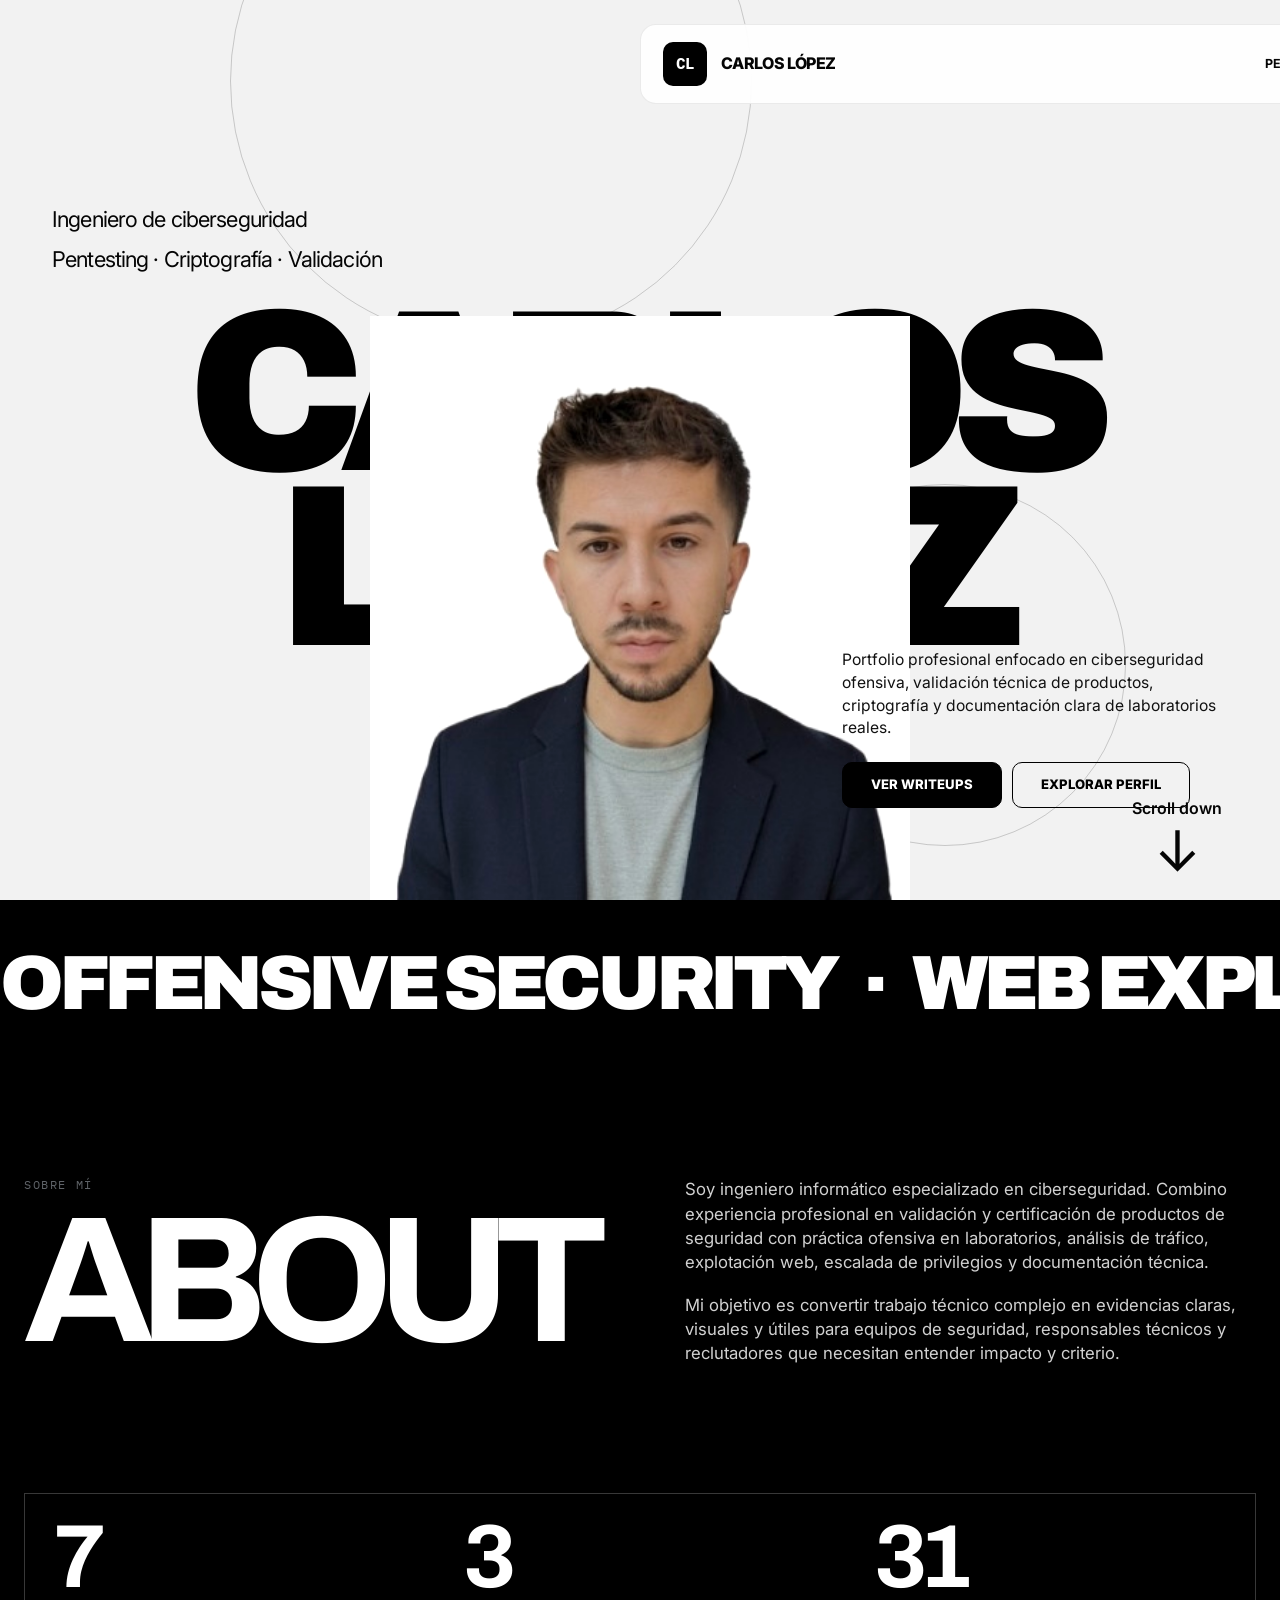
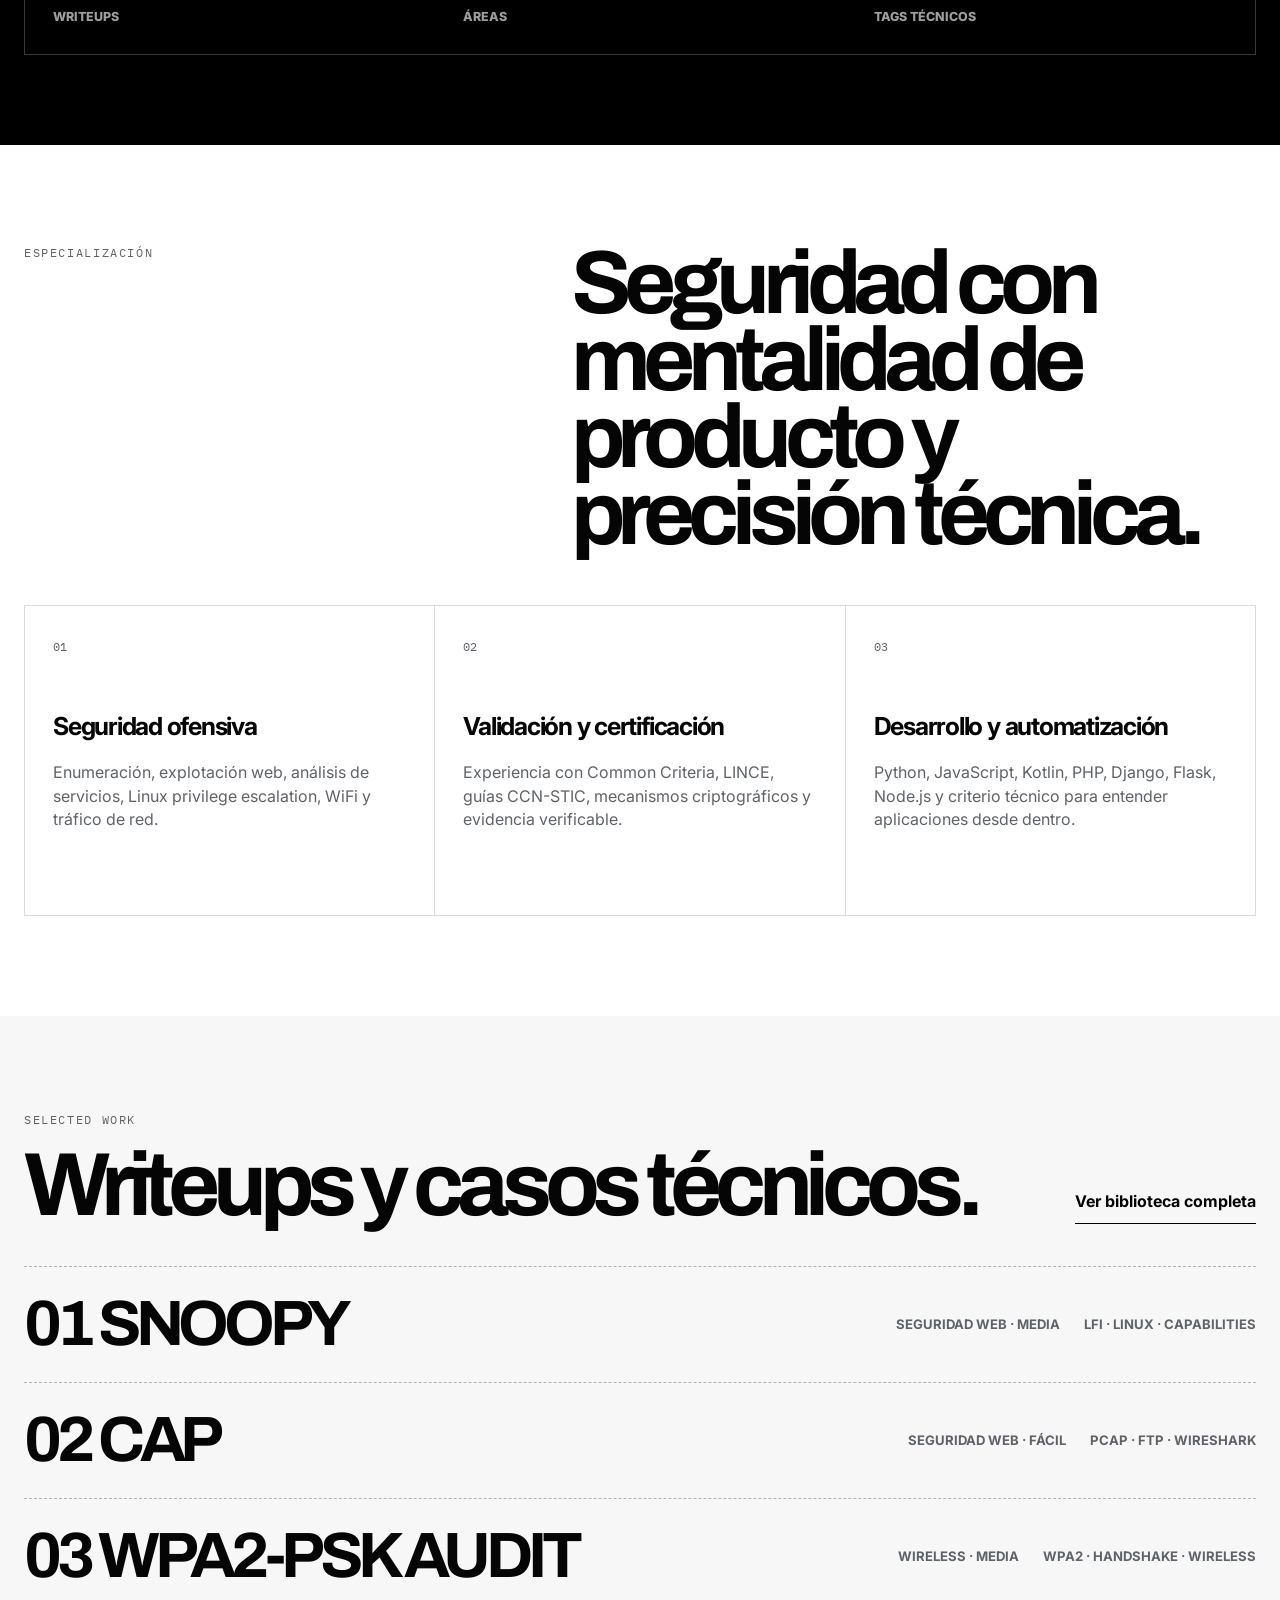
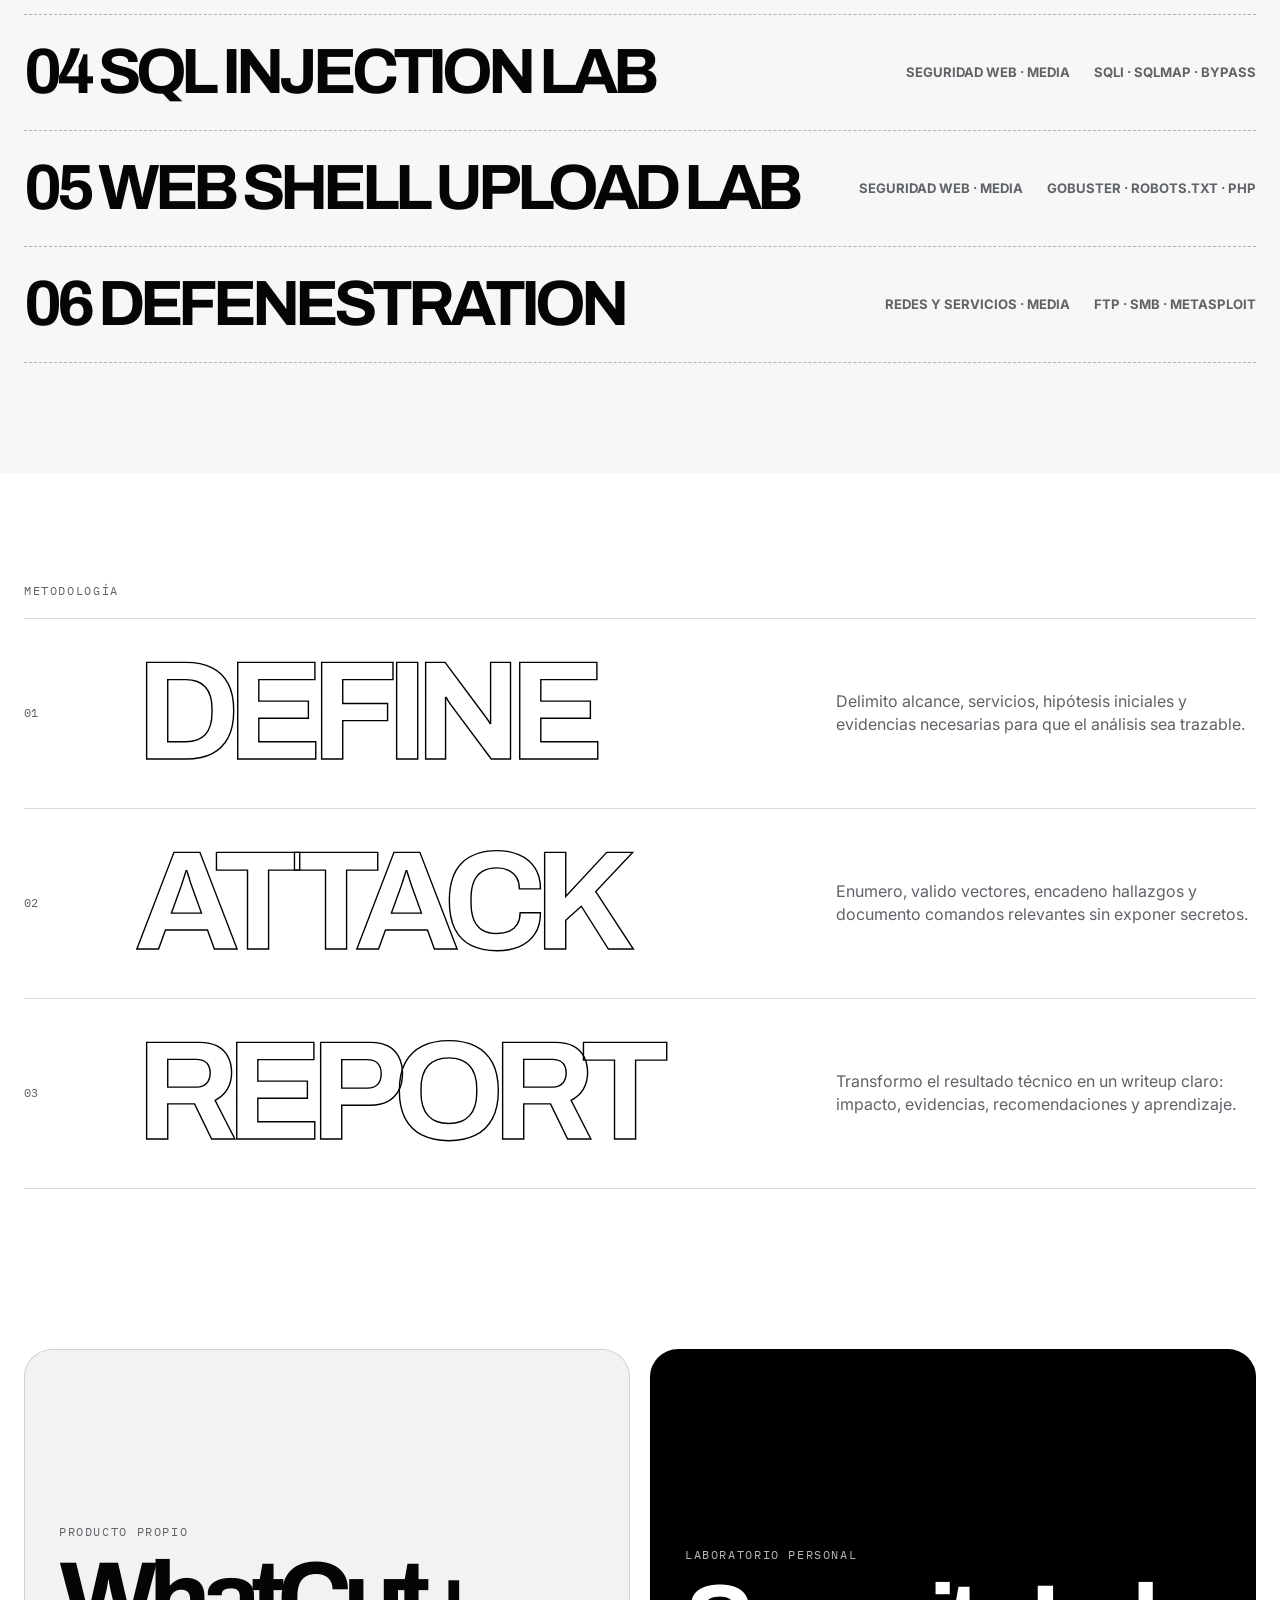
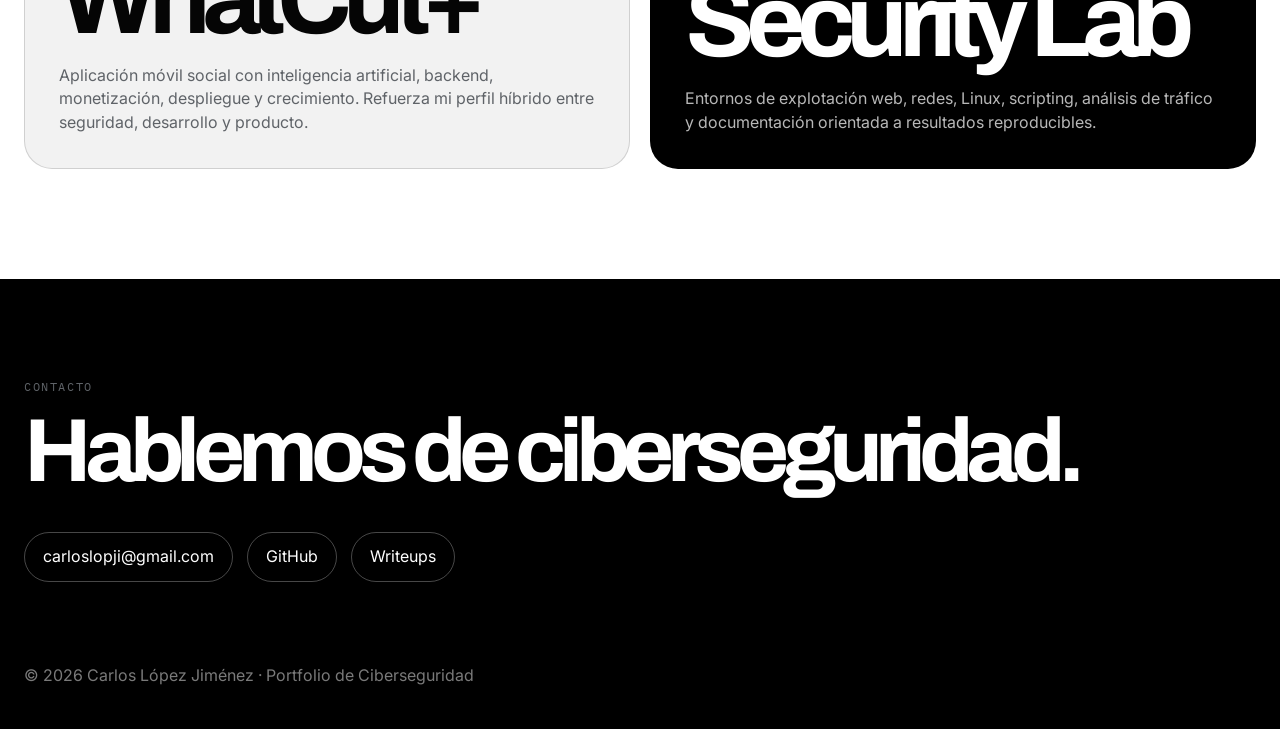
==== commit fd46f764: "Use JPEG hero profile image" ====
--- a/index.html
+++ b/index.html
@@ -48,7 +48,7 @@
       </h1>
 
       <figure class="hero-portrait" data-parallax="0.12" data-reveal>
-        <img src="assets/imgs/IMG_1464.png" alt="Retrato de Carlos López Jiménez" />
+        <img src="assets/imgs/IMG_1464.jpeg" alt="Retrato de Carlos López Jiménez" />
       </figure>
 
       <div class="hero-copy" data-reveal>
--- a/assets/portfolio/portfolio.css
+++ b/assets/portfolio/portfolio.css
@@ -17,7 +17,7 @@
 }
 
 * { box-sizing: border-box; margin: 0; padding: 0; }
-html { scroll-behavior: smooth; }
+html { scroll-behavior: smooth; overflow-x: hidden; }
 body {
   min-height: 100vh;
   overflow-x: hidden;
@@ -26,9 +26,14 @@
   font-family: var(--font-body);
   line-height: 1.45;
   cursor: none;
-}
-a { color: inherit; text-decoration: none; cursor: none; }
-img { display: block; max-width: 100%; }
+  -webkit-font-smoothing: antialiased;
+  text-rendering: optimizeLegibility;
+}
+a, button { color: inherit; font: inherit; }
+a { text-decoration: none; cursor: none; }
+button { border: 0; background: none; }
+img, svg, video { display: block; max-width: 100%; height: auto; }
+p, h1, h2, h3, a, span { overflow-wrap: anywhere; }
 
 .cursor {
   position: fixed;
@@ -50,22 +55,24 @@
   left: 50%;
   z-index: 100;
   display: grid;
-  grid-template-columns: 1fr auto auto;
+  grid-template-columns: 1fr auto auto auto;
   align-items: center;
-  gap: 28px;
+  gap: 22px;
   width: min(calc(100% - 48px), var(--max));
   padding: 16px 22px;
   border: 1px solid rgba(0,0,0,.08);
   border-radius: 16px;
-  background: rgba(255,255,255,.86);
+  background: rgba(255,255,255,.88);
   backdrop-filter: blur(18px);
   transform: translateX(-50%);
 }
-.brand { display: inline-flex; align-items: center; gap: 14px; font-weight: 800; text-transform: uppercase; letter-spacing: -.04em; }
-.brand-mark { display: grid; place-items: center; width: 44px; height: 44px; border-radius: 10px; background: var(--black); color: #fff; font-family: var(--font-mono); font-weight: 700; letter-spacing: -.08em; }
-.brand-text { white-space: nowrap; }
-.nav-links { display: flex; align-items: center; gap: 26px; font-size: .78rem; font-weight: 700; text-transform: uppercase; }
+.brand { display: inline-flex; align-items: center; gap: 14px; min-width: 0; font-weight: 800; text-transform: uppercase; letter-spacing: -.04em; }
+.brand-mark { display: grid; flex: 0 0 auto; place-items: center; width: 44px; height: 44px; border-radius: 10px; background: var(--black); color: #fff; font-family: var(--font-mono); font-weight: 700; letter-spacing: -.08em; }
+.brand-text { white-space: nowrap; overflow: hidden; text-overflow: ellipsis; }
+.nav-links { display: flex; align-items: center; gap: 22px; font-size: .78rem; font-weight: 700; text-transform: uppercase; }
+.nav-links a { min-height: 40px; display: inline-flex; align-items: center; }
 .nav-links span { color: #111; opacity: .75; }
+.nav-toggle { display: none; }
 .hire-btn, .btn {
   display: inline-flex;
   align-items: center;
@@ -78,6 +85,8 @@
   text-transform: uppercase;
   font-size: .82rem;
   transition: .28s var(--ease);
+  text-align: center;
+  white-space: nowrap;
 }
 .hire-btn:hover, .btn-light:hover { background: var(--black); color: #fff; }
 .btn-dark { background: var(--black); color: #fff; }
@@ -114,6 +123,7 @@
   z-index: 4;
   display: grid;
   gap: 8px;
+  max-width: min(92vw, 560px);
   font-size: clamp(1rem, 1.7vw, 1.45rem);
   letter-spacing: -.04em;
 }
@@ -121,11 +131,11 @@
   position: absolute;
   inset: 24% auto auto 50%;
   z-index: 1;
-  width: 120vw;
+  width: 100%;
   transform: translateX(-50%);
   color: var(--black);
   font-family: var(--font-display);
-  font-size: clamp(6rem, 19vw, 18rem);
+  font-size: clamp(5.2rem, 18vw, 18rem);
   font-weight: 900;
   line-height: .76;
   letter-spacing: -.095em;
@@ -218,12 +228,12 @@
 .about-metrics {
   grid-column: 1 / -1;
   display: grid;
-  grid-template-columns: repeat(3, 1fr);
+  grid-template-columns: repeat(3, minmax(0, 1fr));
   gap: 1px;
   margin-top: 38px;
   border: 1px solid rgba(255,255,255,.22);
 }
-.about-metrics div { padding: 28px; }
+.about-metrics div { min-width: 0; padding: 28px; }
 .about-metrics strong { display: block; font-family: var(--font-display); font-size: clamp(3rem, 7vw, 6.8rem); line-height: .8; letter-spacing: -.08em; }
 .about-metrics span { display: block; margin-top: 14px; color: rgba(255,255,255,.62); text-transform: uppercase; font-size: .78rem; font-weight: 800; }
 
@@ -243,15 +253,15 @@
   line-height: .86;
   letter-spacing: -.08em;
 }
-.capability-grid { display: grid; grid-template-columns: repeat(3, 1fr); border-top: 1px solid var(--line); border-left: 1px solid var(--line); }
-.capability { min-height: 310px; padding: 28px; border-right: 1px solid var(--line); border-bottom: 1px solid var(--line); }
+.capability-grid { display: grid; grid-template-columns: repeat(3, minmax(0, 1fr)); border-top: 1px solid var(--line); border-left: 1px solid var(--line); }
+.capability { min-width: 0; min-height: 310px; padding: 28px; border-right: 1px solid var(--line); border-bottom: 1px solid var(--line); }
 .capability span, .process-item span { font-family: var(--font-mono); color: var(--muted); font-size: .76rem; }
 .capability h3 { margin: 52px 0 16px; font-size: 1.55rem; letter-spacing: -.05em; }
 .capability p, .project-card p, .footer-copy { color: var(--muted); }
 
 .work-section { padding-top: 96px; padding-bottom: 110px; background: #f7f7f7; position: relative; }
 .work-head { display: flex; align-items: end; justify-content: space-between; gap: 24px; margin-bottom: 42px; }
-.under-link { border-bottom: 1px solid var(--black); font-weight: 700; }
+.under-link { display: inline-flex; min-height: 44px; align-items: center; border-bottom: 1px solid var(--black); font-weight: 700; }
 .work-list { border-top: 1px dashed rgba(0,0,0,.28); }
 .work-row {
   display: grid;
@@ -297,15 +307,15 @@
 .process-item:hover h2, .process-item.is-active h2 { color: var(--black); }
 .process-item p { color: var(--muted); }
 
-.project-section { display: grid; grid-template-columns: 1fr 1fr; gap: 20px; padding-top: 80px; padding-bottom: 110px; }
-.project-card { min-height: 420px; padding: 34px; border-radius: 28px; background: #f2f2f2; border: 1px solid var(--line); display: flex; flex-direction: column; justify-content: flex-end; }
+.project-section { display: grid; grid-template-columns: repeat(2, minmax(0, 1fr)); gap: 20px; padding-top: 80px; padding-bottom: 110px; }
+.project-card { min-width: 0; min-height: 420px; padding: 34px; border-radius: 28px; background: #f2f2f2; border: 1px solid var(--line); display: flex; flex-direction: column; justify-content: flex-end; }
 .project-card h2 { font-family: var(--font-display); font-size: clamp(3.5rem, 8vw, 8rem); line-height: .82; letter-spacing: -.09em; margin-bottom: 22px; }
 .project-card-dark { background: var(--black); color: #fff; }
 .project-card-dark p { color: rgba(255,255,255,.72); }
 
 .footer { padding-top: 100px; padding-bottom: 42px; background: var(--black); color: #fff; }
 .footer-links { display: flex; flex-wrap: wrap; gap: 14px; margin: 42px 0 82px; }
-.footer-links a { padding: 14px 18px; border: 1px solid rgba(255,255,255,.28); border-radius: 999px; transition: .28s var(--ease); }
+.footer-links a { min-height: 46px; display: inline-flex; align-items: center; padding: 12px 18px; border: 1px solid rgba(255,255,255,.28); border-radius: 999px; transition: .28s var(--ease); }
 .footer-links a:hover { background: #fff; color: #000; }
 .footer-copy { color: rgba(255,255,255,.48); }
 
@@ -315,31 +325,160 @@
 @media (max-width: 980px) {
   body, a { cursor: auto; }
   .cursor { display: none; }
-  .nav { grid-template-columns: 1fr auto; width: calc(100% - 28px); top: 14px; padding: 12px; }
-  .nav-links { display: none; }
-  .brand-text { display: none; }
-  .hero { padding: 94px 14px 0; }
-  .hero-content { min-height: calc(100svh - 94px); }
-  .hero-kicker { top: 48px; left: 12px; }
-  .hero-name { top: 28%; font-size: clamp(5.6rem, 26vw, 12rem); width: 150vw; }
-  .hero-copy { left: 12px; right: auto; bottom: 95px; width: min(92vw, 380px); }
-  .scroll-hint { right: 18px; bottom: 20px; }
+  .nav {
+    grid-template-columns: 1fr auto;
+    gap: 12px;
+    width: calc(100% - 28px);
+    top: 14px;
+    padding: 10px;
+    border-radius: 18px;
+  }
+  .brand-text { display: inline; }
+  .nav-toggle {
+    display: inline-grid;
+    place-items: center;
+    width: 46px;
+    height: 46px;
+    border: 1px solid var(--line);
+    border-radius: 12px;
+    background: #fff;
+    cursor: pointer;
+  }
+  .nav-toggle span {
+    display: block;
+    width: 20px;
+    height: 2px;
+    margin: 3px 0;
+    border-radius: 99px;
+    background: var(--black);
+    transition: transform .25s var(--ease), opacity .25s var(--ease);
+  }
+  .nav.is-open .nav-toggle span:first-child { transform: translateY(4px) rotate(45deg); }
+  .nav.is-open .nav-toggle span:last-child { transform: translateY(-4px) rotate(-45deg); }
+  .nav-links {
+    grid-column: 1 / -1;
+    display: grid;
+    grid-template-columns: 1fr;
+    gap: 8px;
+    width: 100%;
+    max-height: 0;
+    overflow: hidden;
+    opacity: 0;
+    pointer-events: none;
+    transition: max-height .3s var(--ease), opacity .2s var(--ease), padding-top .3s var(--ease);
+  }
+  .nav.is-open .nav-links {
+    max-height: 320px;
+    padding-top: 8px;
+    opacity: 1;
+    pointer-events: auto;
+  }
+  .nav-links span { display: none; }
+  .nav-links a {
+    justify-content: center;
+    min-height: 48px;
+    border: 1px solid var(--line);
+    border-radius: 12px;
+    background: #fff;
+  }
+  .hire-btn {
+    grid-column: 1 / -1;
+    width: 100%;
+    min-height: 46px;
+    display: none;
+  }
+  .nav.is-open .hire-btn { display: inline-flex; }
+  .hero { padding: 92px 14px 0; min-height: auto; }
+  .hero-content {
+    display: grid;
+    gap: 18px;
+    min-height: 0;
+    padding: 44px 0 0;
+  }
+  .hero-kicker,
+  .hero-name,
+  .hero-portrait,
+  .hero-copy,
+  .scroll-hint {
+    position: relative;
+    inset: auto;
+    left: auto;
+    right: auto;
+    bottom: auto;
+    top: auto;
+    transform: none;
+  }
+  .hero-kicker { max-width: 100%; order: 1; font-size: clamp(.95rem, 4.2vw, 1.2rem); }
+  .hero-name {
+    order: 2;
+    width: 100%;
+    font-size: clamp(4.4rem, 22vw, 10rem);
+    white-space: normal;
+    overflow-wrap: normal;
+    word-break: keep-all;
+  }
+  .hero-portrait {
+    order: 3;
+    justify-self: center;
+    width: min(74vw, 420px);
+    min-width: 0;
+  }
+  .hero-portrait img { max-height: 54svh; }
+  .hero-copy {
+    order: 4;
+    width: min(100%, 620px);
+    padding: 18px;
+    border: 1px solid rgba(0,0,0,.08);
+    border-radius: 20px;
+    background: rgba(255,255,255,.72);
+    backdrop-filter: blur(12px);
+  }
+  .scroll-hint { order: 5; justify-self: start; display: inline-flex; align-items: center; gap: 10px; margin: 2px 0 28px; }
+  .scroll-hint strong { font-size: 2rem; }
   .about-section, .split-intro, .project-section { grid-template-columns: 1fr; }
   .about-metrics, .capability-grid { grid-template-columns: 1fr; }
+  .about-section { gap: 32px; }
   .work-head { align-items: flex-start; flex-direction: column; }
-  .work-row { grid-template-columns: 1fr; gap: 12px; padding: 24px 0; }
+  .work-row { grid-template-columns: 1fr; gap: 10px; padding: 24px 0; min-height: 0; }
   .work-row:hover { padding-left: 0; }
-  .work-row .work-tags { text-align: left; }
+  .work-row h3 { font-size: clamp(2rem, 12vw, 4.4rem); }
+  .work-row .work-tags { text-align: left; max-width: none; }
   .floating-preview { display: none; }
-  .process-item { grid-template-columns: 1fr; gap: 12px; padding: 28px 0; }
+  .process-item { grid-template-columns: 1fr; gap: 12px; padding: 28px 0; min-height: 0; }
 }
 
 @media (max-width: 640px) {
-  .hire-btn, .btn { min-height: 42px; padding: 0 16px; font-size: .75rem; }
-  .hero-portrait { width: 82vw; min-width: 250px; }
-  .hero-copy p { font-size: .92rem; }
-  .hero-actions { display: grid; }
+  .brand { gap: 10px; }
+  .brand-mark { width: 40px; height: 40px; }
+  .brand-text { max-width: 130px; font-size: .9rem; }
+  .hire-btn, .btn { min-height: 46px; padding: 0 16px; font-size: .75rem; }
+  .hero-actions { display: grid; grid-template-columns: 1fr; }
+  .hero-copy p { font-size: .95rem; line-height: 1.6; }
+  .marquee { padding: 18px 0; }
   .about-section, .split-section, .work-section, .process-section, .project-section, .footer { padding-left: 18px; padding-right: 18px; }
-  .about-title h2 { font-size: 27vw; }
-  .capability { min-height: 250px; }
-}
+  .about-section { padding-top: 72px; padding-bottom: 72px; }
+  .split-section, .work-section, .process-section { padding-top: 70px; padding-bottom: 76px; }
+  .project-section { padding-top: 60px; padding-bottom: 76px; }
+  .footer { padding-top: 72px; }
+  .about-title h2 { font-size: clamp(4.3rem, 25vw, 8rem); }
+  .split-intro h2, .work-head h2, .footer h2 { font-size: clamp(2.6rem, 15vw, 4.8rem); }
+  .about-metrics div { padding: 22px; }
+  .about-copy p { font-size: 1rem; line-height: 1.65; }
+  .capability { min-height: 0; padding: 24px; }
+  .capability h3 { margin-top: 34px; }
+  .process-item h2 { font-size: clamp(3rem, 21vw, 6.2rem); -webkit-text-stroke-width: 1px; }
+  .project-card { min-height: 300px; padding: 24px; border-radius: 22px; }
+  .project-card h2 { font-size: clamp(3rem, 17vw, 5.6rem); }
+  .footer-links { display: grid; margin-bottom: 54px; }
+  .footer-links a { justify-content: center; text-align: center; }
+}
+
+@media (max-width: 380px) {
+  .nav { width: calc(100% - 20px); top: 10px; }
+  .brand-text { max-width: 104px; }
+  .hero { padding-left: 10px; padding-right: 10px; }
+  .hero-name { font-size: clamp(3.6rem, 22vw, 4.8rem); letter-spacing: -.08em; }
+  .hero-copy { padding: 14px; }
+  .about-section, .split-section, .work-section, .process-section, .project-section, .footer { padding-left: 14px; padding-right: 14px; }
+  .btn { width: 100%; }
+}
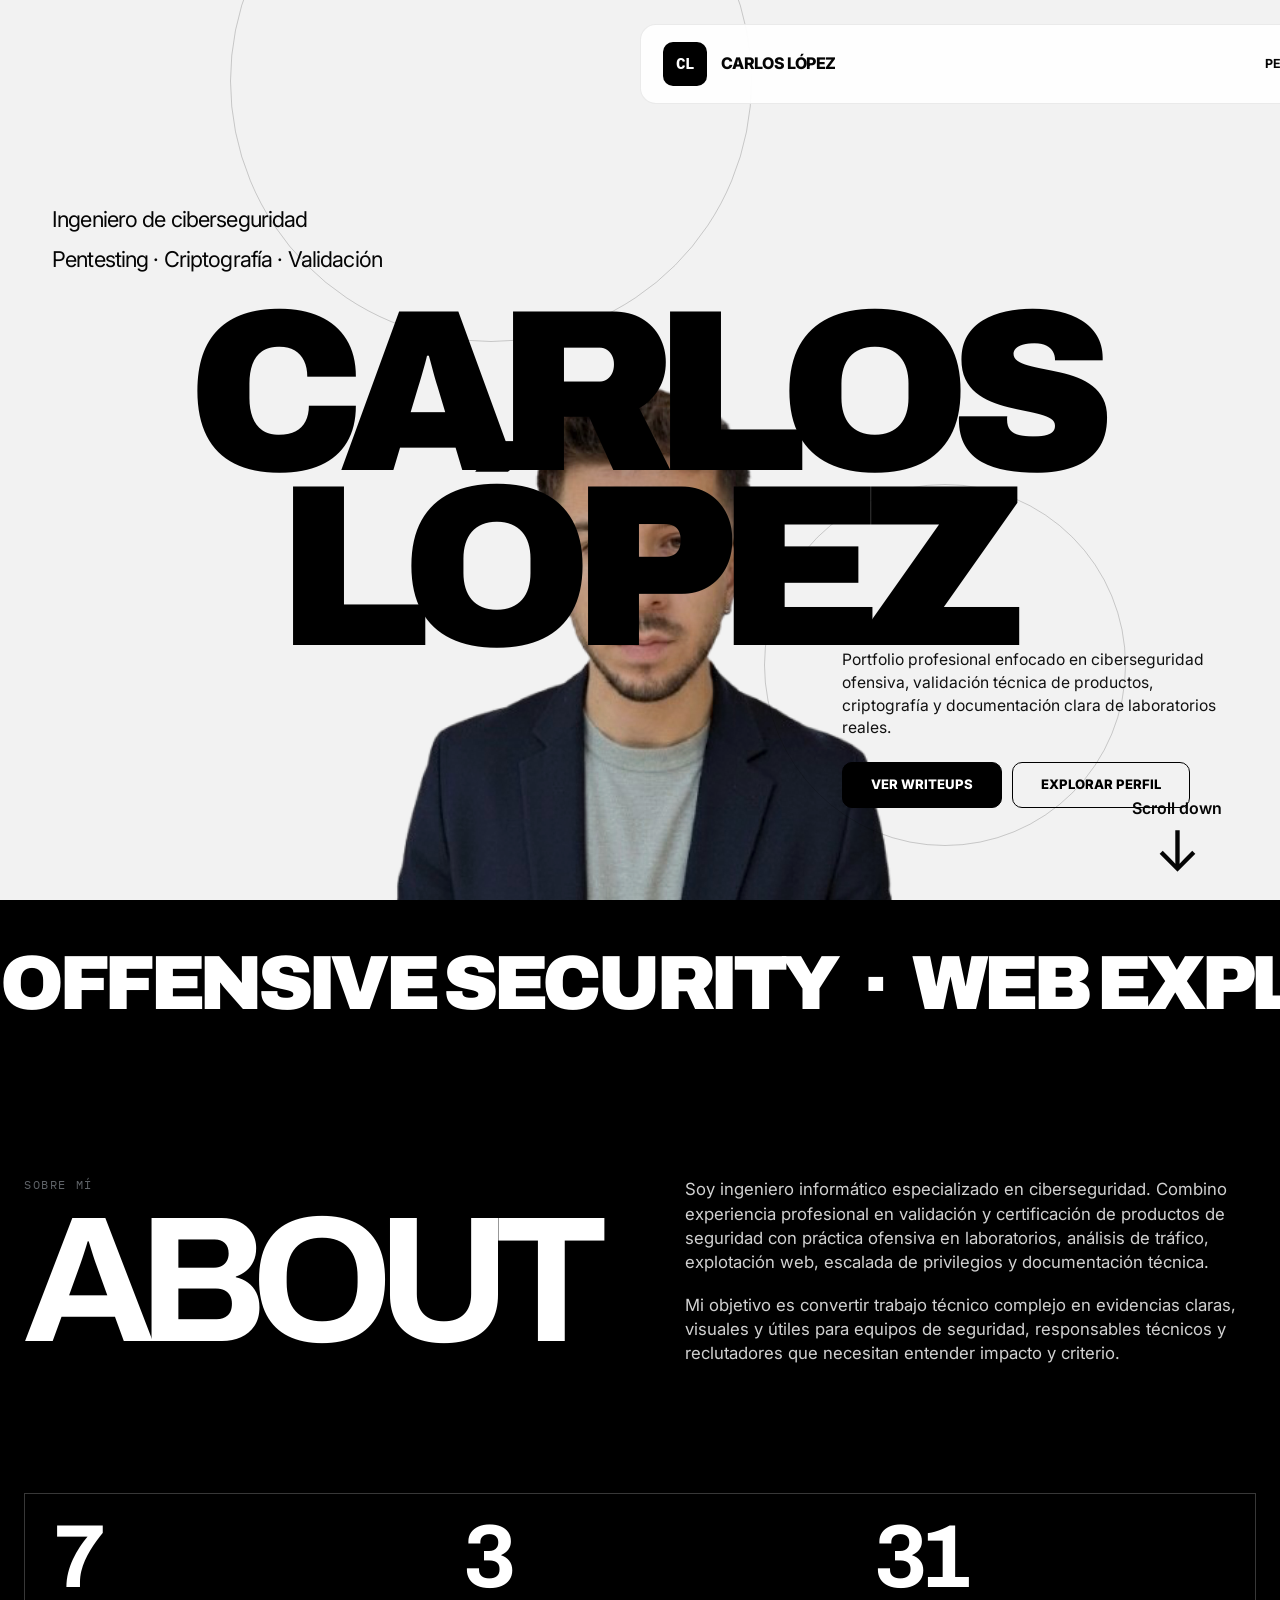
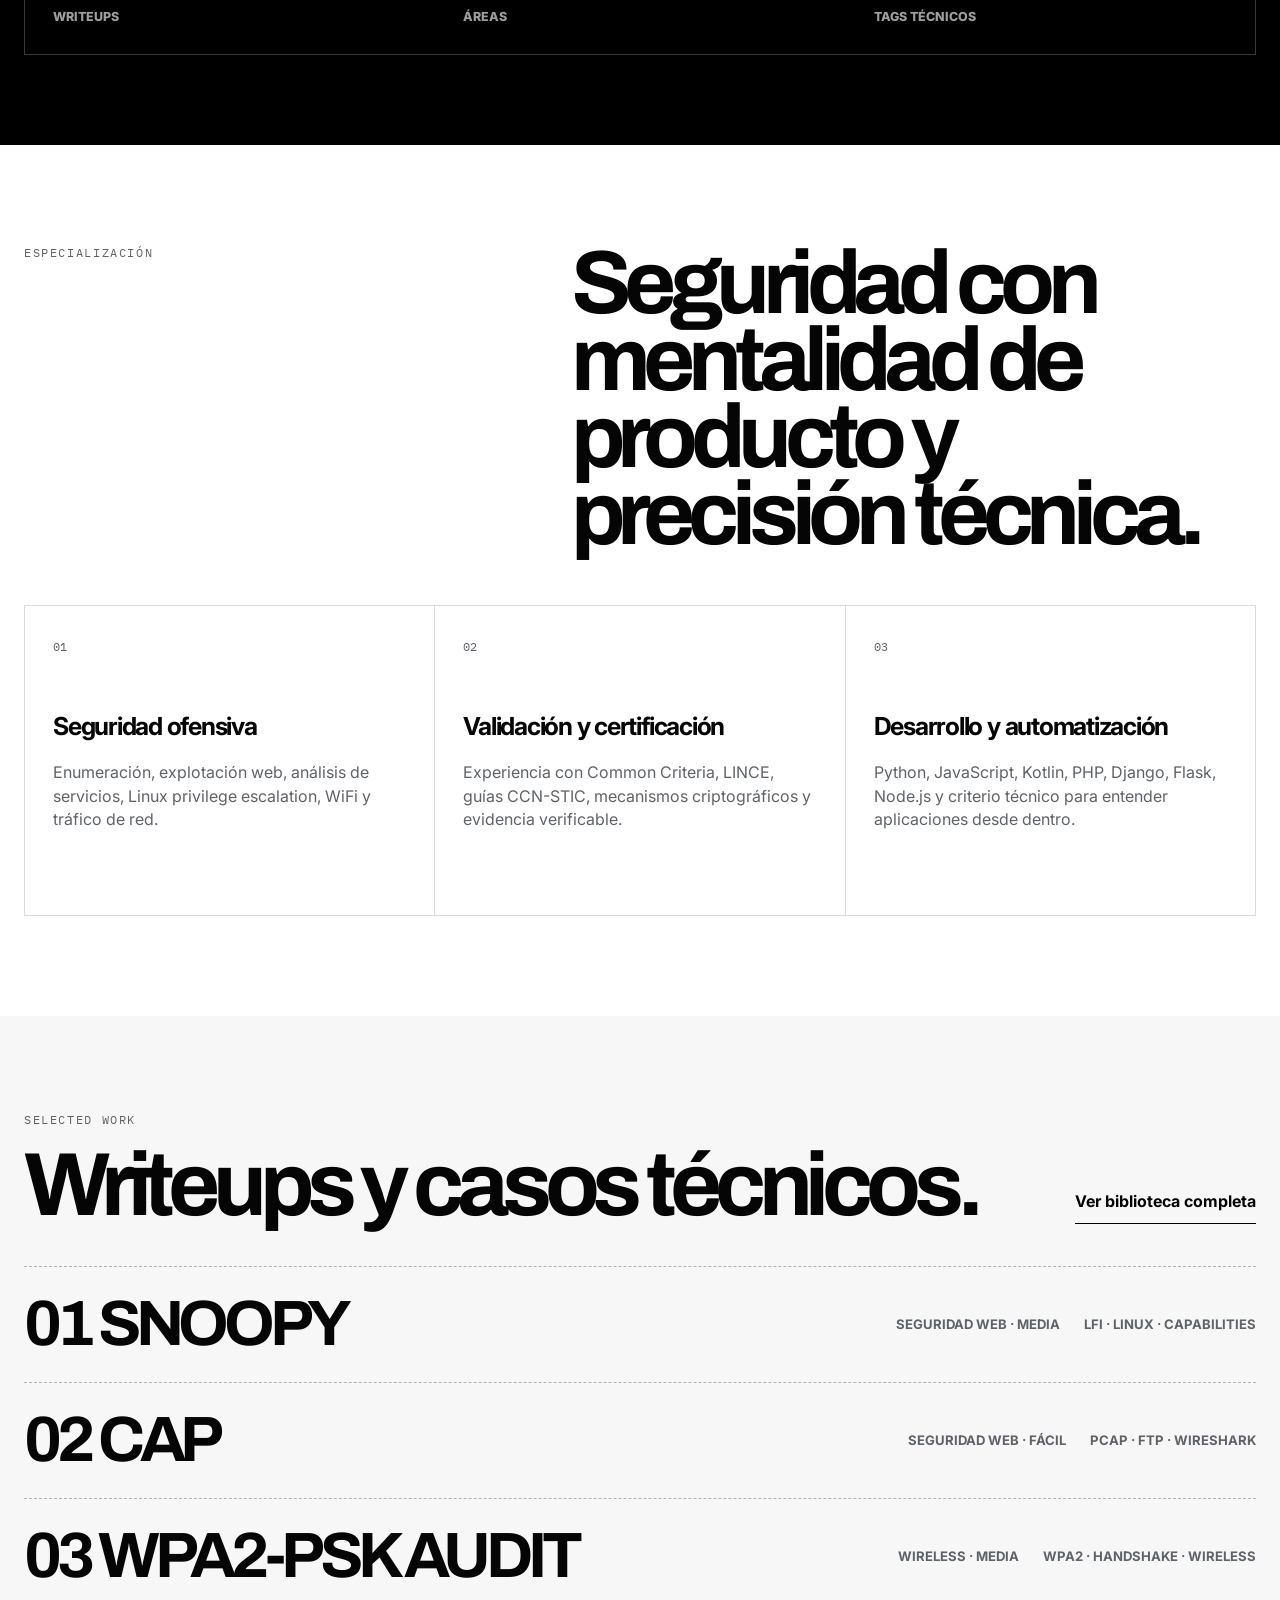
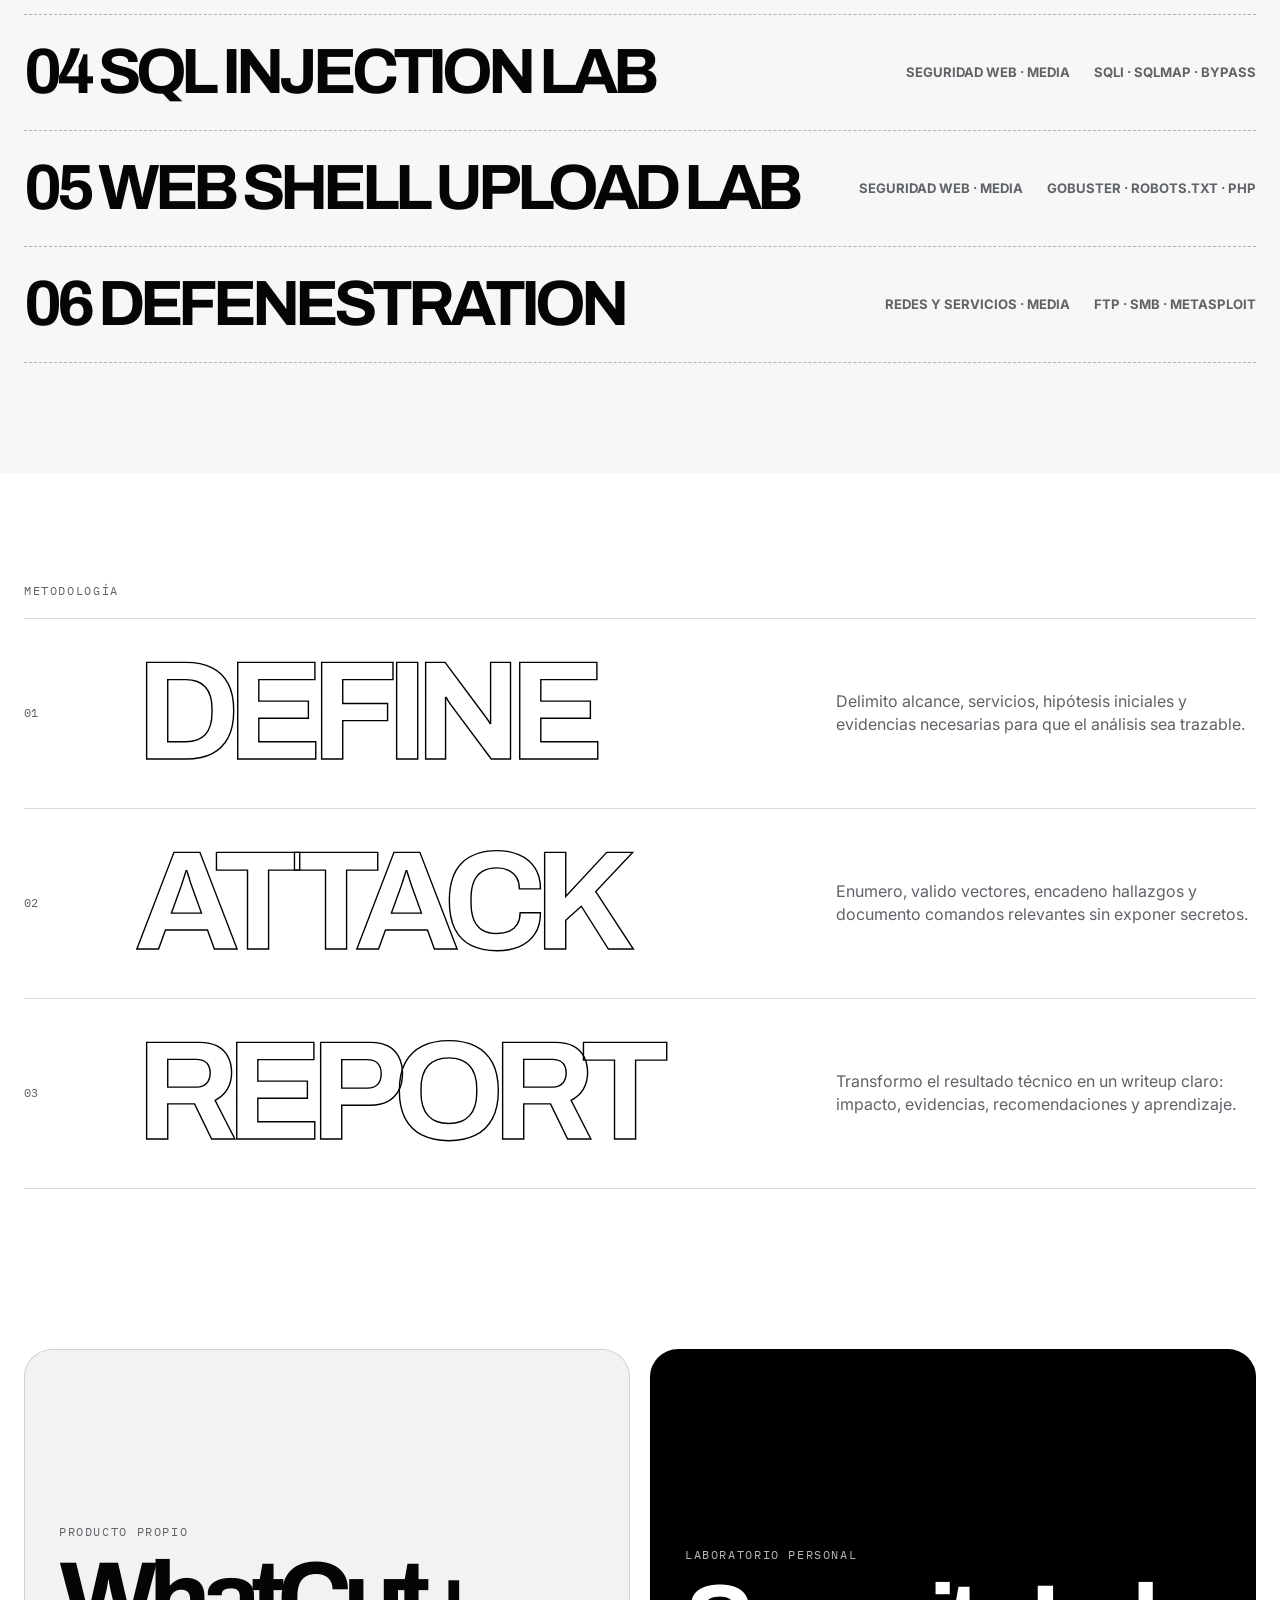
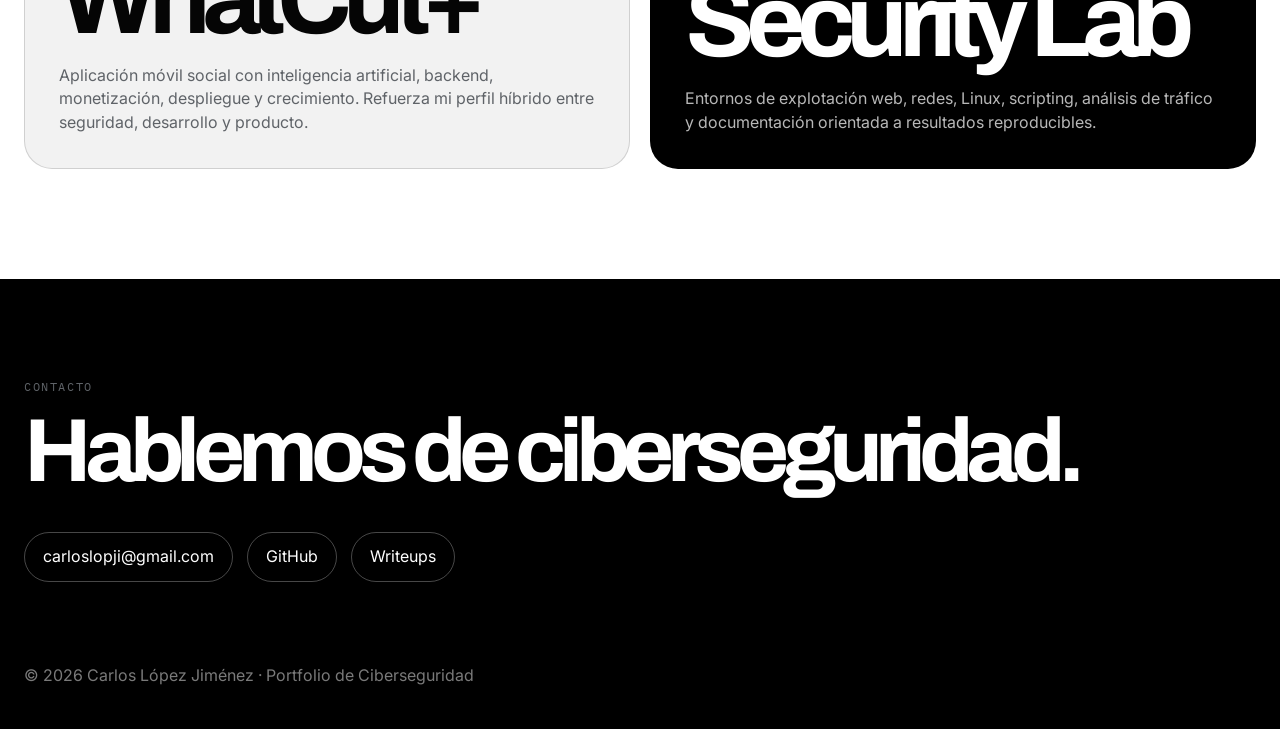
==== commit 0f5f85fb: "Use Imagen_inicio hero portrait" ====
--- a/index.html
+++ b/index.html
@@ -48,7 +48,10 @@
       </h1>
 
       <figure class="hero-portrait" data-parallax="0.12" data-reveal>
-        <img src="assets/imgs/IMG_1464.jpeg" alt="Retrato de Carlos López Jiménez" />
+        <picture>
+          <source srcset="assets/imgs/Imagen_inicio.png?v=20260513-1" type="image/png" />
+          <img src="assets/imgs/Imagen_inicio.png?v=20260513-1" alt="Retrato de Carlos López Jiménez" />
+        </picture>
       </figure>
 
       <div class="hero-copy" data-reveal>
--- a/assets/portfolio/portfolio.css
+++ b/assets/portfolio/portfolio.css
@@ -35,37 +35,10 @@
 img, svg, video { display: block; max-width: 100%; height: auto; }
 p, h1, h2, h3, a, span { overflow-wrap: anywhere; }
 
-.cursor {
-  position: fixed;
-  z-index: 9999;
-  width: 18px;
-  height: 18px;
-  border: 1px solid var(--black);
-  border-radius: 999px;
-  pointer-events: none;
-  transform: translate(-50%, -50%);
-  transition: width .22s var(--ease), height .22s var(--ease), background .22s var(--ease), mix-blend-mode .22s var(--ease);
-  mix-blend-mode: difference;
-}
+.cursor { position: fixed; z-index: 9999; width: 18px; height: 18px; border: 1px solid var(--black); border-radius: 999px; pointer-events: none; transform: translate(-50%, -50%); transition: width .22s var(--ease), height .22s var(--ease), background .22s var(--ease), mix-blend-mode .22s var(--ease); mix-blend-mode: difference; }
 .cursor.is-active { width: 54px; height: 54px; background: #fff; }
 
-.nav {
-  position: fixed;
-  top: 24px;
-  left: 50%;
-  z-index: 100;
-  display: grid;
-  grid-template-columns: 1fr auto auto auto;
-  align-items: center;
-  gap: 22px;
-  width: min(calc(100% - 48px), var(--max));
-  padding: 16px 22px;
-  border: 1px solid rgba(0,0,0,.08);
-  border-radius: 16px;
-  background: rgba(255,255,255,.88);
-  backdrop-filter: blur(18px);
-  transform: translateX(-50%);
-}
+.nav { position: fixed; top: 24px; left: 50%; z-index: 100; display: grid; grid-template-columns: 1fr auto auto auto; align-items: center; gap: 22px; width: min(calc(100% - 48px), var(--max)); padding: 16px 22px; border: 1px solid rgba(0,0,0,.08); border-radius: 16px; background: rgba(255,255,255,.88); backdrop-filter: blur(18px); transform: translateX(-50%); }
 .brand { display: inline-flex; align-items: center; gap: 14px; min-width: 0; font-weight: 800; text-transform: uppercase; letter-spacing: -.04em; }
 .brand-mark { display: grid; flex: 0 0 auto; place-items: center; width: 44px; height: 44px; border-radius: 10px; background: var(--black); color: #fff; font-family: var(--font-mono); font-weight: 700; letter-spacing: -.08em; }
 .brand-text { white-space: nowrap; overflow: hidden; text-overflow: ellipsis; }
@@ -73,186 +46,49 @@
 .nav-links a { min-height: 40px; display: inline-flex; align-items: center; }
 .nav-links span { color: #111; opacity: .75; }
 .nav-toggle { display: none; }
-.hire-btn, .btn {
-  display: inline-flex;
-  align-items: center;
-  justify-content: center;
-  min-height: 46px;
-  padding: 0 28px;
-  border: 1px solid var(--black);
-  border-radius: 10px;
-  font-weight: 800;
-  text-transform: uppercase;
-  font-size: .82rem;
-  transition: .28s var(--ease);
-  text-align: center;
-  white-space: nowrap;
-}
+.hire-btn, .btn { display: inline-flex; align-items: center; justify-content: center; min-height: 46px; padding: 0 28px; border: 1px solid var(--black); border-radius: 10px; font-weight: 800; text-transform: uppercase; font-size: .82rem; transition: .28s var(--ease); text-align: center; white-space: nowrap; }
 .hire-btn:hover, .btn-light:hover { background: var(--black); color: #fff; }
 .btn-dark { background: var(--black); color: #fff; }
 .btn-dark:hover { background: transparent; color: var(--black); }
 .btn-light { background: transparent; color: var(--black); }
 
-.hero {
-  position: relative;
-  min-height: 100svh;
-  padding: 118px 24px 0;
-  overflow: hidden;
-}
-.hero-content {
-  position: relative;
-  width: min(100%, var(--max));
-  min-height: calc(100svh - 118px);
-  margin: 0 auto;
-  border-radius: 0 0 28px 28px;
-}
-.hero-lines::before,
-.hero-lines::after {
-  content: "";
-  position: absolute;
-  border: 1px solid rgba(0,0,0,.18);
-  border-radius: 999px;
-  pointer-events: none;
-}
+.hero { position: relative; min-height: 100svh; padding: 118px 24px 0; overflow: hidden; }
+.hero-content { position: relative; width: min(100%, var(--max)); min-height: calc(100svh - 118px); margin: 0 auto; border-radius: 0 0 28px 28px; }
+.hero-lines::before, .hero-lines::after { content: ""; position: absolute; border: 1px solid rgba(0,0,0,.18); border-radius: 999px; pointer-events: none; }
 .hero-lines::before { width: 520px; height: 520px; top: -180px; left: 18%; }
 .hero-lines::after { width: 360px; height: 360px; bottom: 6%; right: 12%; }
-.hero-kicker {
-  position: absolute;
-  top: 86px;
-  left: 28px;
-  z-index: 4;
-  display: grid;
-  gap: 8px;
-  max-width: min(92vw, 560px);
-  font-size: clamp(1rem, 1.7vw, 1.45rem);
-  letter-spacing: -.04em;
-}
-.hero-name {
-  position: absolute;
-  inset: 24% auto auto 50%;
-  z-index: 1;
-  width: 100%;
-  transform: translateX(-50%);
-  color: var(--black);
-  font-family: var(--font-display);
-  font-size: clamp(5.2rem, 18vw, 18rem);
-  font-weight: 900;
-  line-height: .76;
-  letter-spacing: -.095em;
-  text-align: center;
-  white-space: nowrap;
-}
+.hero-kicker { position: absolute; top: 86px; left: 28px; z-index: 4; display: grid; gap: 8px; max-width: min(92vw, 560px); font-size: clamp(1rem, 1.7vw, 1.45rem); letter-spacing: -.04em; }
+.hero-name { position: absolute; inset: 24% auto auto 50%; z-index: 1; width: 100%; transform: translateX(-50%); color: var(--black); font-family: var(--font-display); font-size: clamp(5.2rem, 18vw, 18rem); font-weight: 900; line-height: .76; letter-spacing: -.095em; text-align: center; white-space: nowrap; }
 .hero-name span { display: block; }
-.hero-portrait {
-  position: absolute;
-  z-index: 3;
-  left: 50%;
-  bottom: 0;
-  width: min(44vw, 540px);
-  min-width: 310px;
-  transform: translateX(-50%);
-  filter: grayscale(.08) contrast(1.03);
-}
-.hero-portrait img {
-  width: 100%;
-  max-height: 78svh;
-  object-fit: contain;
-  object-position: bottom center;
-}
-.hero-copy {
-  position: absolute;
-  right: 24px;
-  bottom: 92px;
-  z-index: 4;
-  width: min(390px, 36vw);
-}
+.hero-portrait { position: absolute; z-index: 3; left: 50%; bottom: 0; width: min(44vw, 540px); min-width: 310px; transform: translateX(-50%); filter: grayscale(.08) contrast(1.03); mix-blend-mode: multiply; }
+.hero-portrait picture { display: block; }
+.hero-portrait img { width: 100%; max-height: 78svh; object-fit: contain; object-position: bottom center; }
+.hero-copy { position: absolute; right: 24px; bottom: 92px; z-index: 4; width: min(390px, 36vw); }
 .hero-copy p { color: #111; font-size: .98rem; }
 .hero-actions { display: flex; flex-wrap: wrap; gap: 10px; margin-top: 22px; }
-.scroll-hint {
-  position: absolute;
-  right: 34px;
-  bottom: 28px;
-  z-index: 5;
-  display: grid;
-  gap: 10px;
-  justify-items: center;
-  font-weight: 600;
-}
+.scroll-hint { position: absolute; right: 34px; bottom: 28px; z-index: 5; display: grid; gap: 10px; justify-items: center; font-weight: 600; }
 .scroll-hint strong { font-size: 3.5rem; line-height: .75; font-weight: 400; }
 
-.marquee {
-  overflow: hidden;
-  background: var(--black);
-  color: #fff;
-  padding: 28px 0;
-}
-.marquee-track {
-  display: flex;
-  gap: 28px;
-  width: max-content;
-  font-family: var(--font-display);
-  font-size: clamp(2rem, 6vw, 6rem);
-  font-weight: 900;
-  letter-spacing: -.07em;
-  white-space: nowrap;
-  animation: marquee 24s linear infinite;
-}
+.marquee { overflow: hidden; background: var(--black); color: #fff; padding: 28px 0; }
+.marquee-track { display: flex; gap: 28px; width: max-content; font-family: var(--font-display); font-size: clamp(2rem, 6vw, 6rem); font-weight: 900; letter-spacing: -.07em; white-space: nowrap; animation: marquee 24s linear infinite; }
 @keyframes marquee { to { transform: translateX(-50%); } }
 
 main, .footer { background: var(--paper); }
-.eyebrow {
-  margin-bottom: 18px;
-  color: var(--muted);
-  font-family: var(--font-mono);
-  font-size: .72rem;
-  letter-spacing: .14em;
-  text-transform: uppercase;
-}
-.about-section {
-  display: grid;
-  grid-template-columns: 1fr 1fr;
-  gap: 7vw;
-  padding: 110px max(24px, calc((100vw - var(--max)) / 2)) 90px;
-  background: var(--black);
-  color: #fff;
-}
-.about-title h2 {
-  font-family: var(--font-display);
-  font-size: clamp(5rem, 14vw, 13rem);
-  line-height: .78;
-  letter-spacing: -.09em;
-}
+.eyebrow { margin-bottom: 18px; color: var(--muted); font-family: var(--font-mono); font-size: .72rem; letter-spacing: .14em; text-transform: uppercase; }
+.about-section { display: grid; grid-template-columns: 1fr 1fr; gap: 7vw; padding: 110px max(24px, calc((100vw - var(--max)) / 2)) 90px; background: var(--black); color: #fff; }
+.about-title h2 { font-family: var(--font-display); font-size: clamp(5rem, 14vw, 13rem); line-height: .78; letter-spacing: -.09em; }
 .about-copy { align-self: end; max-width: 620px; }
 .about-copy p { color: rgba(255,255,255,.82); font-size: 1.05rem; }
 .about-copy p + p { margin-top: 18px; }
-.about-metrics {
-  grid-column: 1 / -1;
-  display: grid;
-  grid-template-columns: repeat(3, minmax(0, 1fr));
-  gap: 1px;
-  margin-top: 38px;
-  border: 1px solid rgba(255,255,255,.22);
-}
+.about-metrics { grid-column: 1 / -1; display: grid; grid-template-columns: repeat(3, minmax(0, 1fr)); gap: 1px; margin-top: 38px; border: 1px solid rgba(255,255,255,.22); }
 .about-metrics div { min-width: 0; padding: 28px; }
 .about-metrics strong { display: block; font-family: var(--font-display); font-size: clamp(3rem, 7vw, 6.8rem); line-height: .8; letter-spacing: -.08em; }
 .about-metrics span { display: block; margin-top: 14px; color: rgba(255,255,255,.62); text-transform: uppercase; font-size: .78rem; font-weight: 800; }
 
-.split-section,
-.work-section,
-.process-section,
-.project-section,
-.footer {
-  padding-left: max(24px, calc((100vw - var(--max)) / 2));
-  padding-right: max(24px, calc((100vw - var(--max)) / 2));
-}
+.split-section, .work-section, .process-section, .project-section, .footer { padding-left: max(24px, calc((100vw - var(--max)) / 2)); padding-right: max(24px, calc((100vw - var(--max)) / 2)); }
 .split-section { padding-top: 100px; padding-bottom: 100px; }
 .split-intro { display: grid; grid-template-columns: 1fr 1.5fr; gap: 7vw; margin-bottom: 52px; }
-.split-intro h2, .work-head h2, .footer h2 {
-  font-family: var(--font-display);
-  font-size: clamp(3rem, 7vw, 7rem);
-  line-height: .86;
-  letter-spacing: -.08em;
-}
+.split-intro h2, .work-head h2, .footer h2 { font-family: var(--font-display); font-size: clamp(3rem, 7vw, 7rem); line-height: .86; letter-spacing: -.08em; }
 .capability-grid { display: grid; grid-template-columns: repeat(3, minmax(0, 1fr)); border-top: 1px solid var(--line); border-left: 1px solid var(--line); }
 .capability { min-width: 0; min-height: 310px; padding: 28px; border-right: 1px solid var(--line); border-bottom: 1px solid var(--line); }
 .capability span, .process-item span { font-family: var(--font-mono); color: var(--muted); font-size: .76rem; }
@@ -263,47 +99,18 @@
 .work-head { display: flex; align-items: end; justify-content: space-between; gap: 24px; margin-bottom: 42px; }
 .under-link { display: inline-flex; min-height: 44px; align-items: center; border-bottom: 1px solid var(--black); font-weight: 700; }
 .work-list { border-top: 1px dashed rgba(0,0,0,.28); }
-.work-row {
-  display: grid;
-  grid-template-columns: minmax(0, 1.1fr) auto auto;
-  gap: 24px;
-  align-items: center;
-  min-height: 116px;
-  border-bottom: 1px dashed rgba(0,0,0,.28);
-  transition: .28s var(--ease);
-}
+.work-row { display: grid; grid-template-columns: minmax(0, 1.1fr) auto auto; gap: 24px; align-items: center; min-height: 116px; border-bottom: 1px dashed rgba(0,0,0,.28); transition: .28s var(--ease); }
 .work-row:hover { padding-left: 22px; background: #fff; }
 .work-row h3 { font-family: var(--font-display); font-size: clamp(2.4rem, 5vw, 5.2rem); line-height: .88; letter-spacing: -.08em; text-transform: uppercase; }
 .work-row .work-meta, .work-row .work-tags { color: var(--muted); font-size: .82rem; font-weight: 700; text-transform: uppercase; }
 .work-row .work-tags { text-align: right; max-width: 260px; }
-.floating-preview {
-  position: fixed;
-  z-index: 120;
-  width: 310px;
-  height: 210px;
-  border-radius: 18px;
-  overflow: hidden;
-  opacity: 0;
-  pointer-events: none;
-  background: #000 center/cover no-repeat;
-  transform: translate(-50%, -50%) scale(.92);
-  transition: opacity .22s var(--ease), transform .22s var(--ease);
-  box-shadow: 0 24px 70px rgba(0,0,0,.22);
-}
+.floating-preview { position: fixed; z-index: 120; width: 310px; height: 210px; border-radius: 18px; overflow: hidden; opacity: 0; pointer-events: none; background: #000 center/cover no-repeat; transform: translate(-50%, -50%) scale(.92); transition: opacity .22s var(--ease), transform .22s var(--ease); box-shadow: 0 24px 70px rgba(0,0,0,.22); }
 .floating-preview.is-visible { opacity: 1; transform: translate(-50%, -50%) scale(1); }
 
 .process-section { padding-top: 110px; padding-bottom: 80px; background: var(--paper); }
 .process-list { border-top: 1px solid var(--line); }
 .process-item { display: grid; grid-template-columns: 80px minmax(0, 1fr) minmax(260px, 420px); gap: 32px; align-items: center; min-height: 190px; border-bottom: 1px solid var(--line); }
-.process-item h2 {
-  font-family: var(--font-display);
-  font-size: clamp(4rem, 11vw, 11rem);
-  line-height: .82;
-  letter-spacing: -.09em;
-  color: transparent;
-  -webkit-text-stroke: 1.4px var(--black);
-  transition: .45s var(--ease);
-}
+.process-item h2 { font-family: var(--font-display); font-size: clamp(4rem, 11vw, 11rem); line-height: .82; letter-spacing: -.09em; color: transparent; -webkit-text-stroke: 1.4px var(--black); transition: .45s var(--ease); }
 .process-item:hover h2, .process-item.is-active h2 { color: var(--black); }
 .process-item p { color: var(--muted); }
 
@@ -325,114 +132,26 @@
 @media (max-width: 980px) {
   body, a { cursor: auto; }
   .cursor { display: none; }
-  .nav {
-    grid-template-columns: 1fr auto;
-    gap: 12px;
-    width: calc(100% - 28px);
-    top: 14px;
-    padding: 10px;
-    border-radius: 18px;
-  }
+  .nav { grid-template-columns: 1fr auto; gap: 12px; width: calc(100% - 28px); top: 14px; padding: 10px; border-radius: 18px; }
   .brand-text { display: inline; }
-  .nav-toggle {
-    display: inline-grid;
-    place-items: center;
-    width: 46px;
-    height: 46px;
-    border: 1px solid var(--line);
-    border-radius: 12px;
-    background: #fff;
-    cursor: pointer;
-  }
-  .nav-toggle span {
-    display: block;
-    width: 20px;
-    height: 2px;
-    margin: 3px 0;
-    border-radius: 99px;
-    background: var(--black);
-    transition: transform .25s var(--ease), opacity .25s var(--ease);
-  }
+  .nav-toggle { display: inline-grid; place-items: center; width: 46px; height: 46px; border: 1px solid var(--line); border-radius: 12px; background: #fff; cursor: pointer; }
+  .nav-toggle span { display: block; width: 20px; height: 2px; margin: 3px 0; border-radius: 99px; background: var(--black); transition: transform .25s var(--ease), opacity .25s var(--ease); }
   .nav.is-open .nav-toggle span:first-child { transform: translateY(4px) rotate(45deg); }
   .nav.is-open .nav-toggle span:last-child { transform: translateY(-4px) rotate(-45deg); }
-  .nav-links {
-    grid-column: 1 / -1;
-    display: grid;
-    grid-template-columns: 1fr;
-    gap: 8px;
-    width: 100%;
-    max-height: 0;
-    overflow: hidden;
-    opacity: 0;
-    pointer-events: none;
-    transition: max-height .3s var(--ease), opacity .2s var(--ease), padding-top .3s var(--ease);
-  }
-  .nav.is-open .nav-links {
-    max-height: 320px;
-    padding-top: 8px;
-    opacity: 1;
-    pointer-events: auto;
-  }
+  .nav-links { grid-column: 1 / -1; display: grid; grid-template-columns: 1fr; gap: 8px; width: 100%; max-height: 0; overflow: hidden; opacity: 0; pointer-events: none; transition: max-height .3s var(--ease), opacity .2s var(--ease), padding-top .3s var(--ease); }
+  .nav.is-open .nav-links { max-height: 320px; padding-top: 8px; opacity: 1; pointer-events: auto; }
   .nav-links span { display: none; }
-  .nav-links a {
-    justify-content: center;
-    min-height: 48px;
-    border: 1px solid var(--line);
-    border-radius: 12px;
-    background: #fff;
-  }
-  .hire-btn {
-    grid-column: 1 / -1;
-    width: 100%;
-    min-height: 46px;
-    display: none;
-  }
+  .nav-links a { justify-content: center; min-height: 48px; border: 1px solid var(--line); border-radius: 12px; background: #fff; }
+  .hire-btn { grid-column: 1 / -1; width: 100%; min-height: 46px; display: none; }
   .nav.is-open .hire-btn { display: inline-flex; }
   .hero { padding: 92px 14px 0; min-height: auto; }
-  .hero-content {
-    display: grid;
-    gap: 18px;
-    min-height: 0;
-    padding: 44px 0 0;
-  }
-  .hero-kicker,
-  .hero-name,
-  .hero-portrait,
-  .hero-copy,
-  .scroll-hint {
-    position: relative;
-    inset: auto;
-    left: auto;
-    right: auto;
-    bottom: auto;
-    top: auto;
-    transform: none;
-  }
+  .hero-content { display: grid; gap: 18px; min-height: 0; padding: 44px 0 0; }
+  .hero-kicker, .hero-name, .hero-portrait, .hero-copy, .scroll-hint { position: relative; inset: auto; left: auto; right: auto; bottom: auto; top: auto; transform: none; }
   .hero-kicker { max-width: 100%; order: 1; font-size: clamp(.95rem, 4.2vw, 1.2rem); }
-  .hero-name {
-    order: 2;
-    width: 100%;
-    font-size: clamp(4.4rem, 22vw, 10rem);
-    white-space: normal;
-    overflow-wrap: normal;
-    word-break: keep-all;
-  }
-  .hero-portrait {
-    order: 3;
-    justify-self: center;
-    width: min(74vw, 420px);
-    min-width: 0;
-  }
+  .hero-name { order: 2; width: 100%; font-size: clamp(4.4rem, 22vw, 10rem); white-space: normal; overflow-wrap: normal; word-break: keep-all; }
+  .hero-portrait { order: 3; justify-self: center; width: min(74vw, 420px); min-width: 0; mix-blend-mode: multiply; }
   .hero-portrait img { max-height: 54svh; }
-  .hero-copy {
-    order: 4;
-    width: min(100%, 620px);
-    padding: 18px;
-    border: 1px solid rgba(0,0,0,.08);
-    border-radius: 20px;
-    background: rgba(255,255,255,.72);
-    backdrop-filter: blur(12px);
-  }
+  .hero-copy { order: 4; width: min(100%, 620px); padding: 18px; border: 1px solid rgba(0,0,0,.08); border-radius: 20px; background: rgba(255,255,255,.72); backdrop-filter: blur(12px); }
   .scroll-hint { order: 5; justify-self: start; display: inline-flex; align-items: center; gap: 10px; margin: 2px 0 28px; }
   .scroll-hint strong { font-size: 2rem; }
   .about-section, .split-intro, .project-section { grid-template-columns: 1fr; }
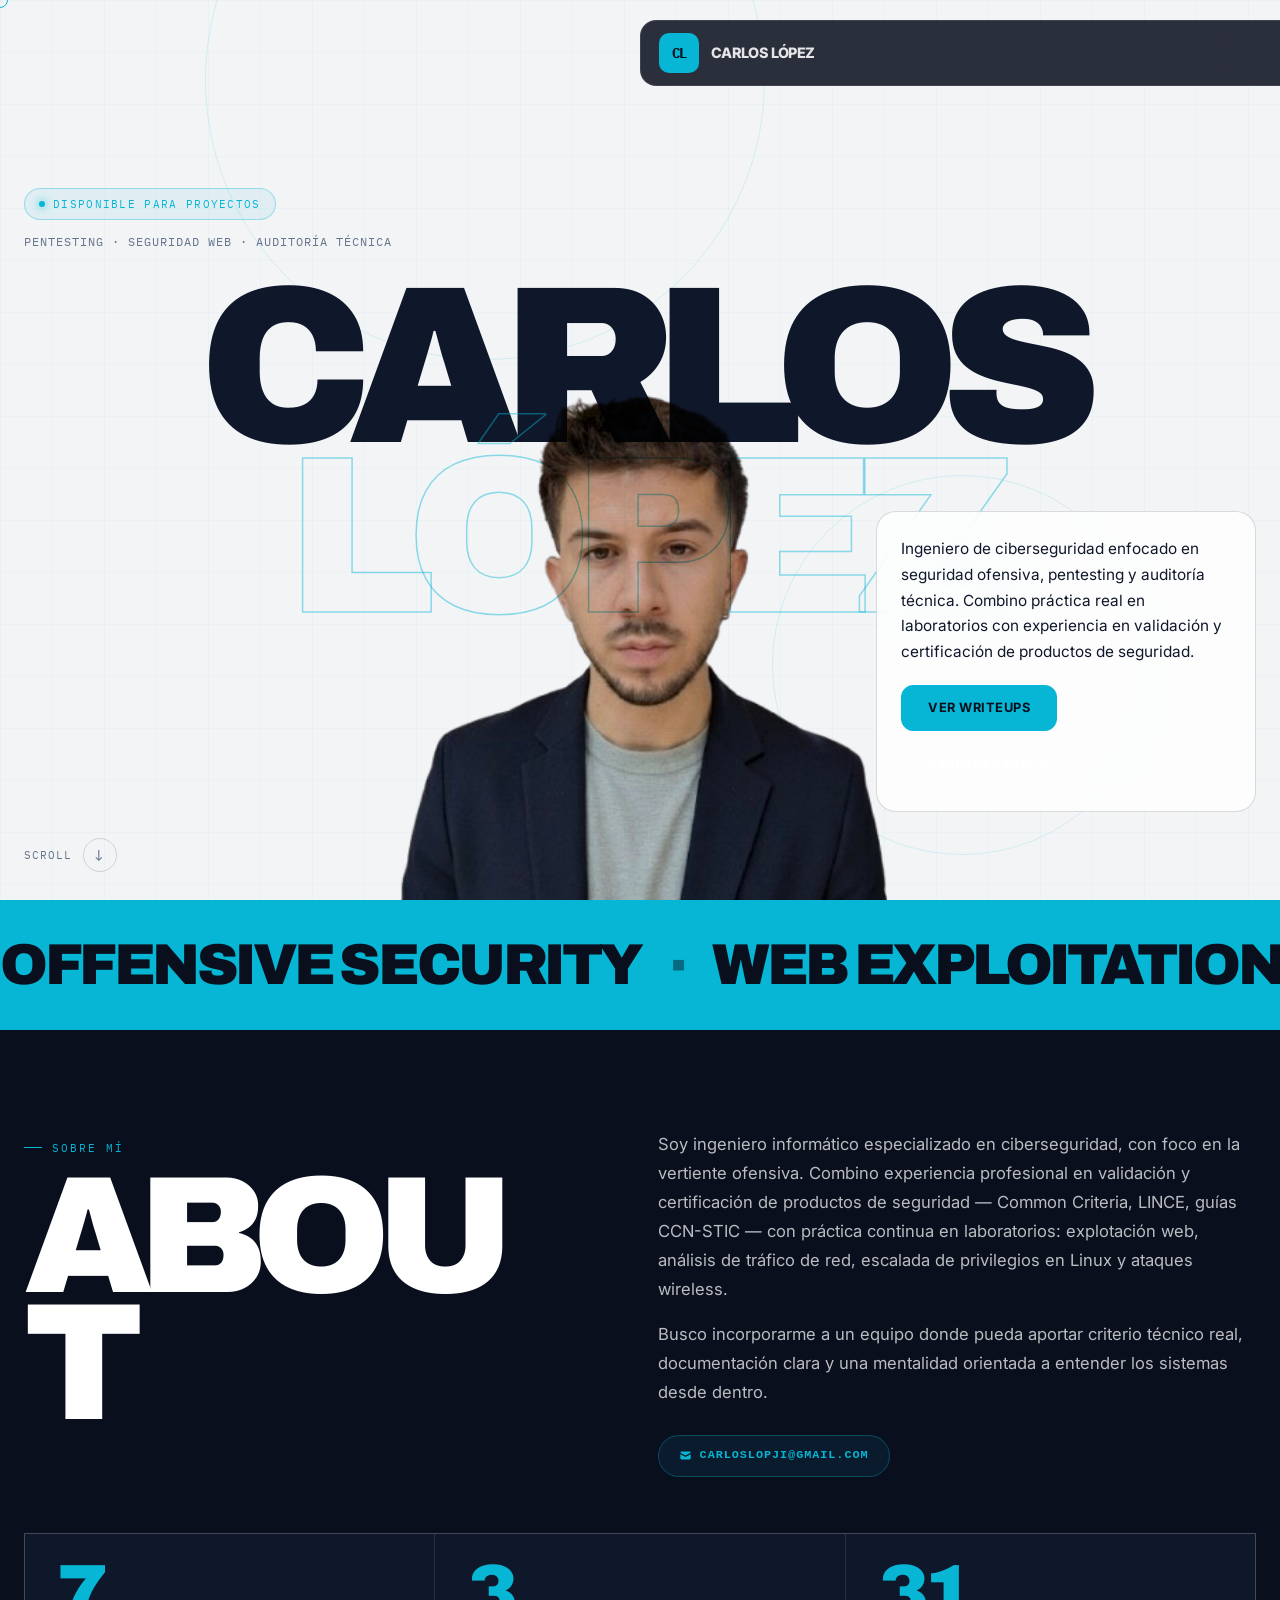
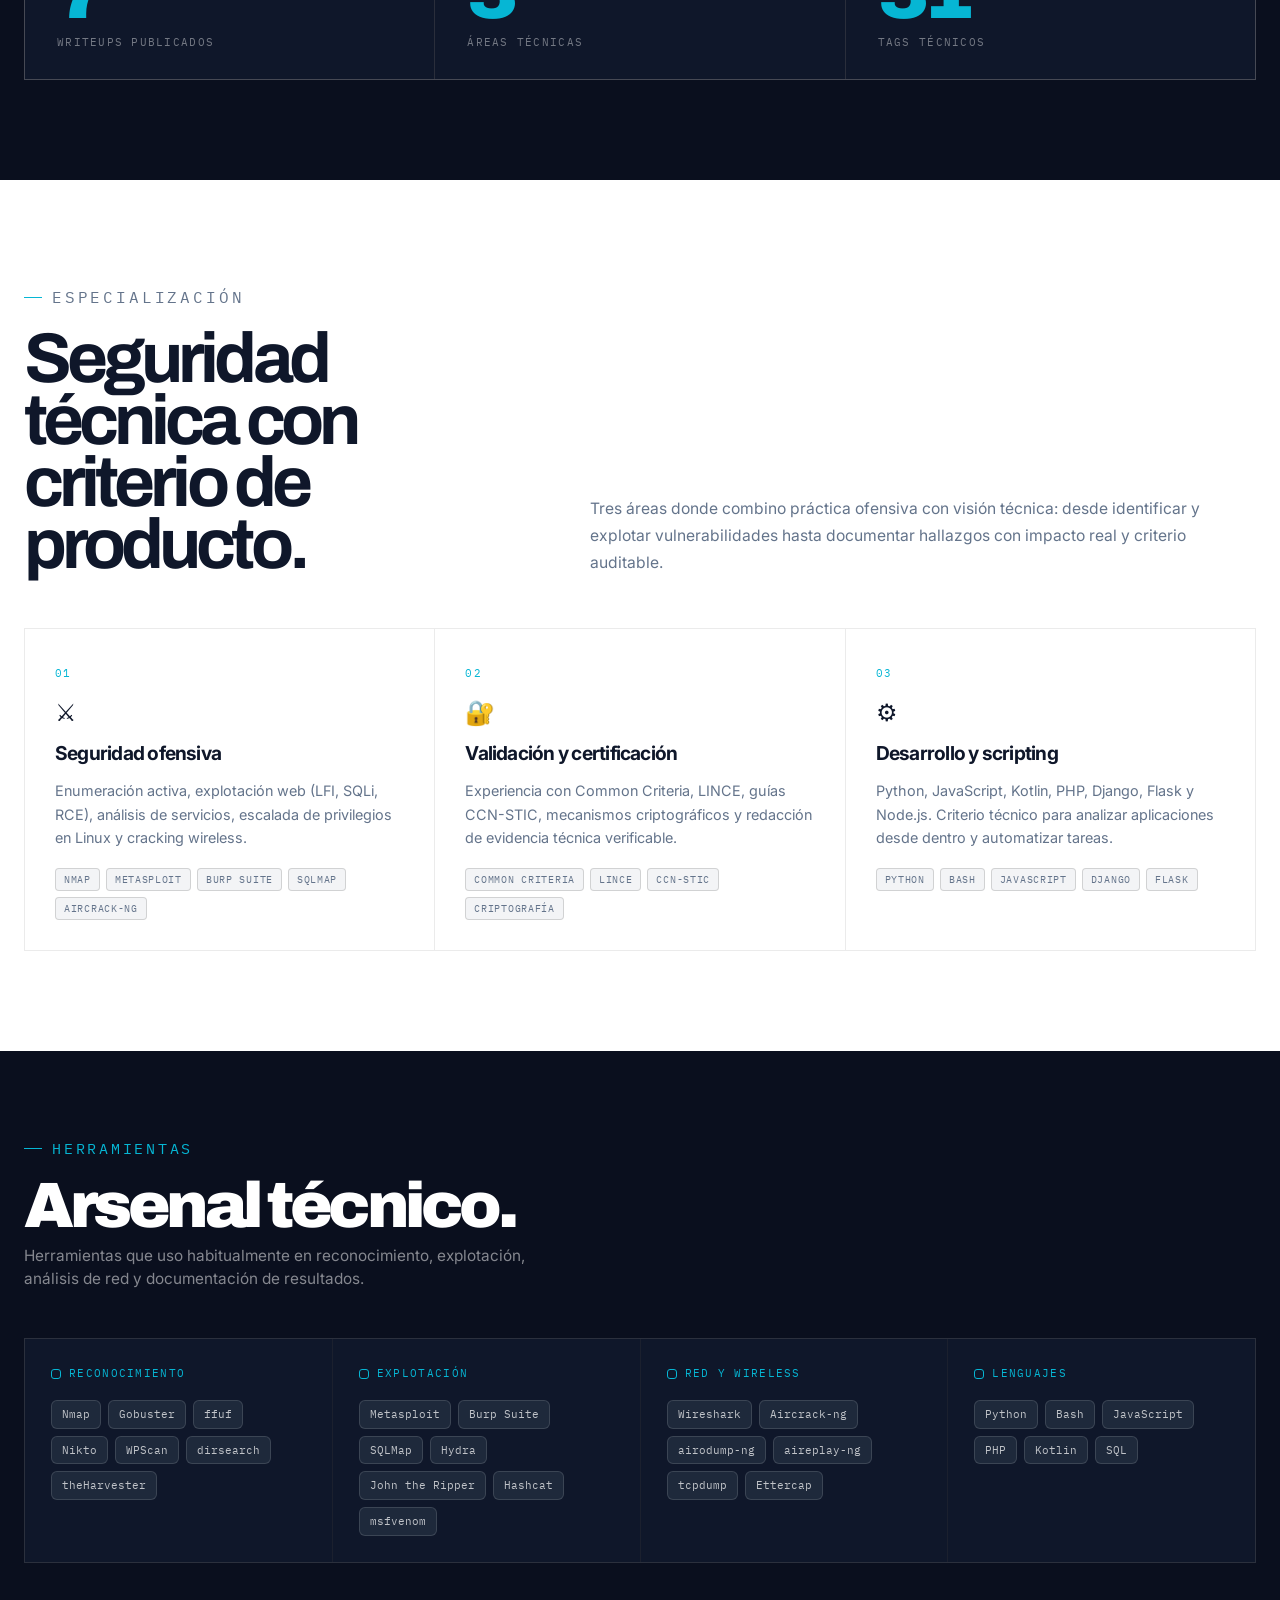
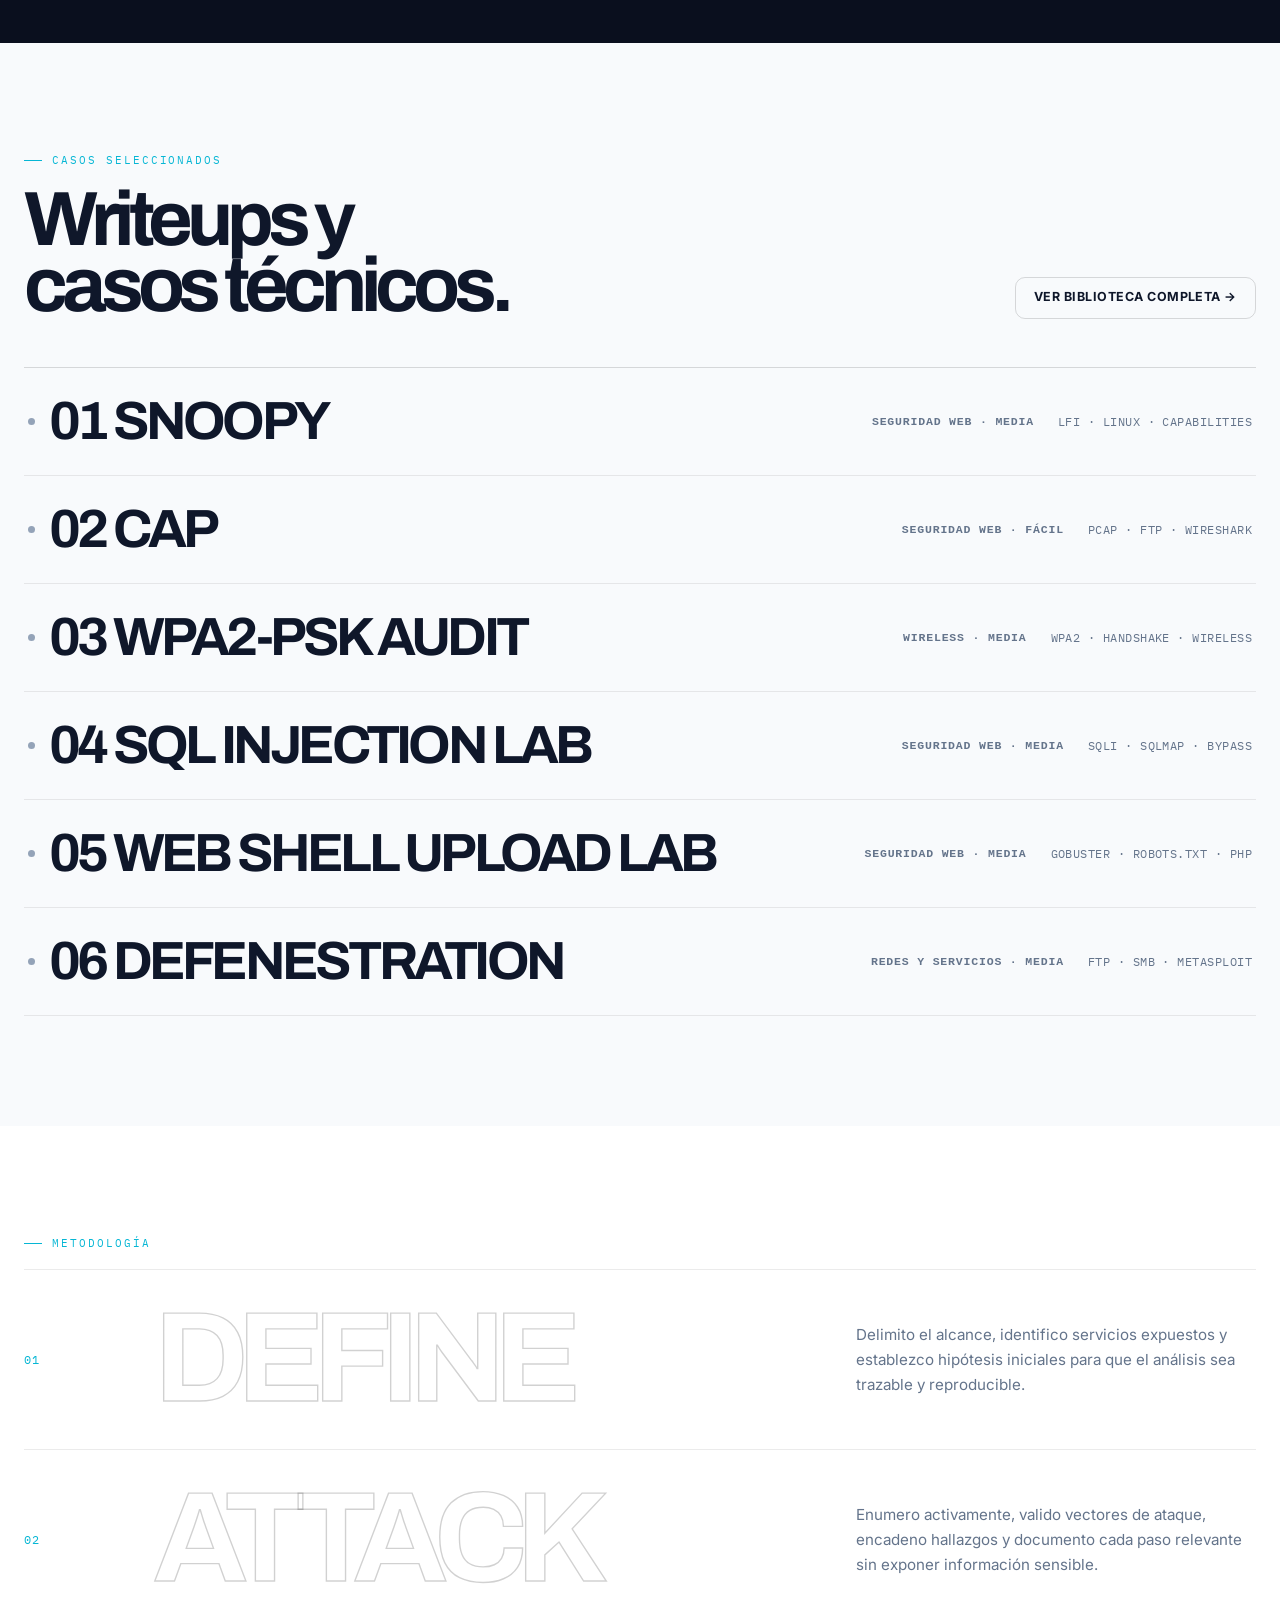
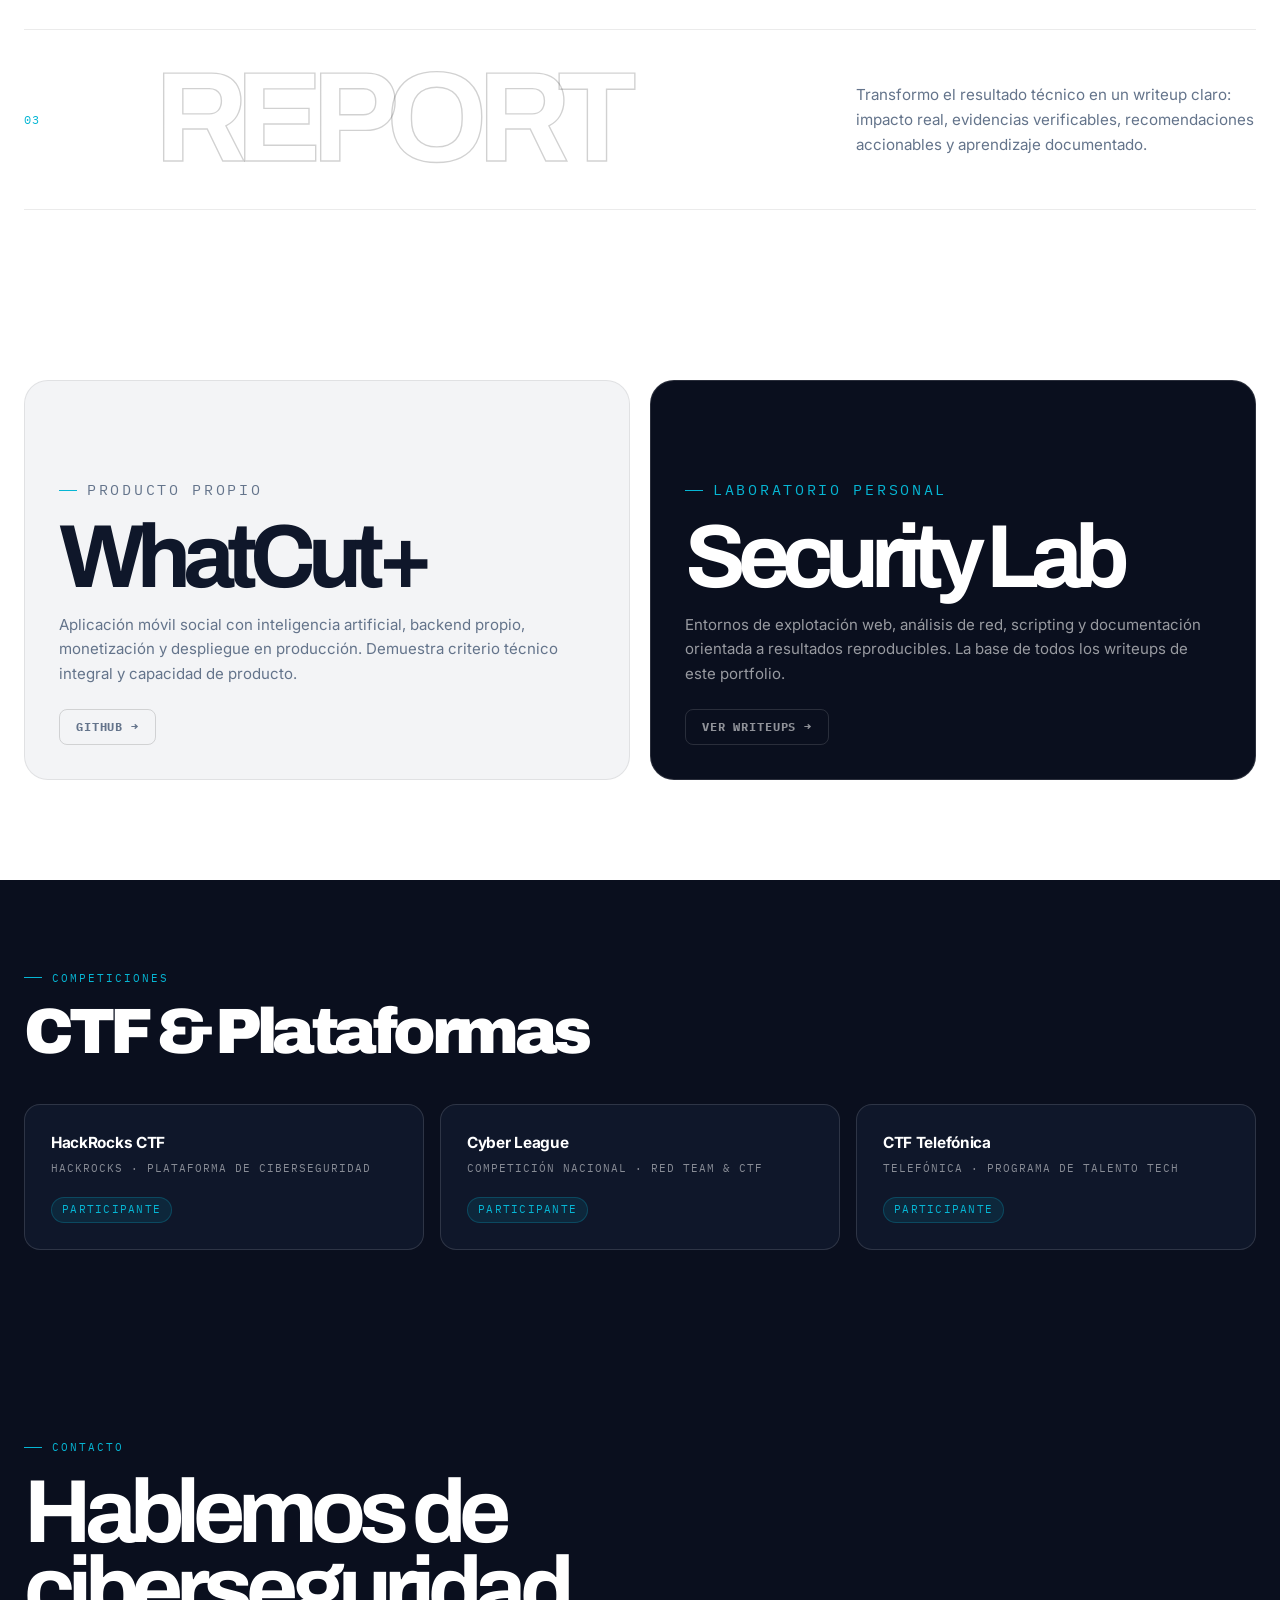
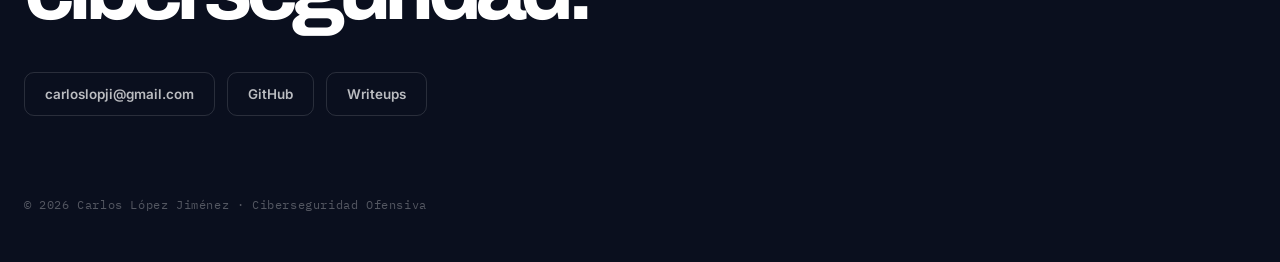
==== commit ee46bf90: "Redesign completo del portfolio de ciberseguridad - Nuevo sistema de color con acento cyber teal (#0" ====
--- a/index.html
+++ b/index.html
@@ -3,10 +3,10 @@
 <head>
   <meta charset="UTF-8" />
   <meta name="viewport" content="width=device-width, initial-scale=1.0" />
-  <title>Carlos López Jiménez | Portfolio de Ciberseguridad</title>
-  <meta name="description" content="Portfolio profesional de Carlos López Jiménez: ciberseguridad, pentesting, writeups técnicos, criptografía y validación de productos de seguridad." />
-  <meta property="og:title" content="Carlos López Jiménez | Portfolio de Ciberseguridad" />
-  <meta property="og:description" content="Portfolio visual de ciberseguridad ofensiva, validación técnica, criptografía y writeups profesionales." />
+  <title>Carlos López Jiménez | Ciberseguridad Ofensiva</title>
+  <meta name="description" content="Portfolio de Carlos López Jiménez: pentesting, hacking ético, explotación web, análisis de vulnerabilidades y writeups técnicos de laboratorios reales." />
+  <meta property="og:title" content="Carlos López Jiménez | Pentesting & Ciberseguridad" />
+  <meta property="og:description" content="Ingeniero de ciberseguridad con experiencia en pentesting, explotación web, escalada de privilegios y certificación de productos de seguridad." />
   <meta property="og:type" content="website" />
   <link rel="preconnect" href="https://fonts.googleapis.com" />
   <link rel="preconnect" href="https://fonts.gstatic.com" crossorigin />
@@ -26,9 +26,9 @@
       <span></span>
     </button>
     <div class="nav-links" id="primaryNav">
-      <a href="#profile">Perfil</a><span>/</span>
-      <a href="#writeups">Writeups</a><span>/</span>
-      <a href="#process">Proceso</a><span>/</span>
+      <a href="#profile">Perfil</a>
+      <a href="#writeups">Writeups</a>
+      <a href="#process">Metodología</a>
       <a href="#contact">Contacto</a>
     </div>
     <a class="hire-btn" href="mailto:carloslopji@gmail.com">Contrátame</a>
@@ -37,14 +37,15 @@
   <header class="hero" id="home">
     <div class="hero-lines" aria-hidden="true"></div>
     <div class="hero-content">
+
       <div class="hero-kicker" data-reveal>
-        <span>Ingeniero de ciberseguridad</span>
-        <span>Pentesting · Criptografía · Validación</span>
+        <span class="status-badge">Disponible para proyectos</span>
+        <span class="hero-role">Pentesting · Seguridad Web · Auditoría Técnica</span>
       </div>
 
       <h1 class="hero-name" aria-label="Carlos López Jiménez">
         <span>CARLOS</span>
-        <span>LÓPEZ</span>
+        <span class="name-stroke">LÓPEZ</span>
       </h1>
 
       <figure class="hero-portrait" data-parallax="0.12" data-reveal>
@@ -56,8 +57,8 @@
 
       <div class="hero-copy" data-reveal>
         <p>
-          Portfolio profesional enfocado en ciberseguridad ofensiva, validación técnica de productos,
-          criptografía y documentación clara de laboratorios reales.
+          Ingeniero de ciberseguridad enfocado en seguridad ofensiva, pentesting y auditoría técnica.
+          Combino práctica real en laboratorios con experiencia en validación y certificación de productos de seguridad.
         </p>
         <div class="hero-actions">
           <a class="btn btn-dark" href="writeups.html">Ver writeups</a>
@@ -66,126 +67,281 @@
       </div>
 
       <a class="scroll-hint" href="#profile" aria-label="Bajar a la siguiente sección">
-        <span>Scroll down</span>
-        <strong>↓</strong>
+        <span>Scroll</span>
+        <em class="scroll-arrow">↓</em>
       </a>
     </div>
   </header>
 
   <section class="marquee" aria-label="Especialidades principales">
     <div class="marquee-track">
-      <span>OFFENSIVE SECURITY</span><span>·</span><span>WEB EXPLOITATION</span><span>·</span><span>LINUX PRIVESC</span><span>·</span><span>CRYPTOGRAPHY</span><span>·</span><span>COMMON CRITERIA</span><span>·</span>
-      <span>OFFENSIVE SECURITY</span><span>·</span><span>WEB EXPLOITATION</span><span>·</span><span>LINUX PRIVESC</span><span>·</span><span>CRYPTOGRAPHY</span><span>·</span><span>COMMON CRITERIA</span><span>·</span>
+      <span>OFFENSIVE SECURITY</span><span class="dot"> · </span>
+      <span>WEB EXPLOITATION</span><span class="dot"> · </span>
+      <span>LINUX PRIVESC</span><span class="dot"> · </span>
+      <span>CRYPTOGRAPHY</span><span class="dot"> · </span>
+      <span>NETWORK ANALYSIS</span><span class="dot"> · </span>
+      <span>COMMON CRITERIA</span><span class="dot"> · </span>
+      <span>OFFENSIVE SECURITY</span><span class="dot"> · </span>
+      <span>WEB EXPLOITATION</span><span class="dot"> · </span>
+      <span>LINUX PRIVESC</span><span class="dot"> · </span>
+      <span>CRYPTOGRAPHY</span><span class="dot"> · </span>
+      <span>NETWORK ANALYSIS</span><span class="dot"> · </span>
+      <span>COMMON CRITERIA</span><span class="dot"> · </span>
     </div>
   </section>
 
   <main>
+
+    <!-- ABOUT -->
     <section class="about-section" id="profile">
-      <div class="about-title" data-reveal>
-        <p class="eyebrow">Sobre mí</p>
-        <h2>ABOUT</h2>
-      </div>
-      <div class="about-copy" data-reveal>
-        <p>
-          Soy ingeniero informático especializado en ciberseguridad. Combino experiencia profesional
-          en validación y certificación de productos de seguridad con práctica ofensiva en laboratorios,
-          análisis de tráfico, explotación web, escalada de privilegios y documentación técnica.
-        </p>
-        <p>
-          Mi objetivo es convertir trabajo técnico complejo en evidencias claras, visuales y útiles para
-          equipos de seguridad, responsables técnicos y reclutadores que necesitan entender impacto y criterio.
-        </p>
+      <div class="about-inner">
+        <div class="about-title" data-reveal>
+          <p class="eyebrow">Sobre mí</p>
+          <h2>ABOUT</h2>
+        </div>
+        <div class="about-copy" data-reveal>
+          <p>
+            Soy ingeniero informático especializado en ciberseguridad, con foco en la vertiente ofensiva.
+            Combino experiencia profesional en validación y certificación de productos de seguridad —
+            Common Criteria, LINCE, guías CCN-STIC — con práctica continua en laboratorios: explotación web,
+            análisis de tráfico de red, escalada de privilegios en Linux y ataques wireless.
+          </p>
+          <p>
+            Busco incorporarme a un equipo donde pueda aportar criterio técnico real, documentación clara
+            y una mentalidad orientada a entender los sistemas desde dentro.
+          </p>
+          <a class="about-cta" href="mailto:carloslopji@gmail.com">
+            <svg xmlns="http://www.w3.org/2000/svg" viewBox="0 0 20 20" fill="currentColor" aria-hidden="true">
+              <path d="M2.003 5.884L10 9.882l7.997-3.998A2 2 0 0016 4H4a2 2 0 00-1.997 1.884z"/>
+              <path d="M18 8.118l-8 4-8-4V14a2 2 0 002 2h12a2 2 0 002-2V8.118z"/>
+            </svg>
+            carloslopji@gmail.com
+          </a>
+        </div>
       </div>
       <div class="about-metrics" data-reveal>
-        <div><strong id="homeWriteupCount">0</strong><span>Writeups</span></div>
-        <div><strong id="homeWriteupCategories">0</strong><span>Áreas</span></div>
-        <div><strong id="homeWriteupTags">0</strong><span>Tags técnicos</span></div>
-      </div>
-    </section>
-
+        <div>
+          <strong id="homeWriteupCount">0</strong>
+          <span>Writeups publicados</span>
+        </div>
+        <div>
+          <strong id="homeWriteupCategories">0</strong>
+          <span>Áreas técnicas</span>
+        </div>
+        <div>
+          <strong id="homeWriteupTags">0</strong>
+          <span>Tags técnicos</span>
+        </div>
+      </div>
+    </section>
+
+    <!-- CAPABILITIES -->
     <section class="split-section" id="experience">
       <div class="split-intro" data-reveal>
-        <p class="eyebrow">Especialización</p>
-        <h2>Seguridad con mentalidad de producto y precisión técnica.</h2>
+        <div>
+          <p class="eyebrow">Especialización</p>
+          <h2>Seguridad técnica con criterio de producto.</h2>
+        </div>
+        <p>
+          Tres áreas donde combino práctica ofensiva con visión técnica: desde identificar y explotar
+          vulnerabilidades hasta documentar hallazgos con impacto real y criterio auditable.
+        </p>
       </div>
       <div class="capability-grid">
         <article class="capability" data-reveal>
-          <span>01</span>
+          <span class="capability-num">01</span>
+          <div class="capability-icon">⚔</div>
           <h3>Seguridad ofensiva</h3>
-          <p>Enumeración, explotación web, análisis de servicios, Linux privilege escalation, WiFi y tráfico de red.</p>
+          <p>Enumeración activa, explotación web (LFI, SQLi, RCE), análisis de servicios, escalada de privilegios en Linux y cracking wireless.</p>
+          <div class="cap-tags">
+            <span class="cap-tag">Nmap</span>
+            <span class="cap-tag">Metasploit</span>
+            <span class="cap-tag">Burp Suite</span>
+            <span class="cap-tag">SQLMap</span>
+            <span class="cap-tag">Aircrack-ng</span>
+          </div>
         </article>
         <article class="capability" data-reveal>
-          <span>02</span>
+          <span class="capability-num">02</span>
+          <div class="capability-icon">🔐</div>
           <h3>Validación y certificación</h3>
-          <p>Experiencia con Common Criteria, LINCE, guías CCN-STIC, mecanismos criptográficos y evidencia verificable.</p>
+          <p>Experiencia con Common Criteria, LINCE, guías CCN-STIC, mecanismos criptográficos y redacción de evidencia técnica verificable.</p>
+          <div class="cap-tags">
+            <span class="cap-tag">Common Criteria</span>
+            <span class="cap-tag">LINCE</span>
+            <span class="cap-tag">CCN-STIC</span>
+            <span class="cap-tag">Criptografía</span>
+          </div>
         </article>
         <article class="capability" data-reveal>
-          <span>03</span>
-          <h3>Desarrollo y automatización</h3>
-          <p>Python, JavaScript, Kotlin, PHP, Django, Flask, Node.js y criterio técnico para entender aplicaciones desde dentro.</p>
-        </article>
-      </div>
-    </section>
-
+          <span class="capability-num">03</span>
+          <div class="capability-icon">⚙</div>
+          <h3>Desarrollo y scripting</h3>
+          <p>Python, JavaScript, Kotlin, PHP, Django, Flask y Node.js. Criterio técnico para analizar aplicaciones desde dentro y automatizar tareas.</p>
+          <div class="cap-tags">
+            <span class="cap-tag">Python</span>
+            <span class="cap-tag">Bash</span>
+            <span class="cap-tag">JavaScript</span>
+            <span class="cap-tag">Django</span>
+            <span class="cap-tag">Flask</span>
+          </div>
+        </article>
+      </div>
+    </section>
+
+    <!-- TOOLS / ARSENAL -->
+    <section class="tools-section" id="arsenal">
+      <div class="tools-header" data-reveal>
+        <p class="eyebrow">Herramientas</p>
+        <h2>Arsenal técnico.</h2>
+        <p>Herramientas que uso habitualmente en reconocimiento, explotación, análisis de red y documentación de resultados.</p>
+      </div>
+      <div class="tools-categories" data-reveal>
+        <div class="tools-category">
+          <div class="tools-category-title">Reconocimiento</div>
+          <div class="tools-list">
+            <span class="tool-badge">Nmap</span>
+            <span class="tool-badge">Gobuster</span>
+            <span class="tool-badge">ffuf</span>
+            <span class="tool-badge">Nikto</span>
+            <span class="tool-badge">WPScan</span>
+            <span class="tool-badge">dirsearch</span>
+            <span class="tool-badge">theHarvester</span>
+          </div>
+        </div>
+        <div class="tools-category">
+          <div class="tools-category-title">Explotación</div>
+          <div class="tools-list">
+            <span class="tool-badge">Metasploit</span>
+            <span class="tool-badge">Burp Suite</span>
+            <span class="tool-badge">SQLMap</span>
+            <span class="tool-badge">Hydra</span>
+            <span class="tool-badge">John the Ripper</span>
+            <span class="tool-badge">Hashcat</span>
+            <span class="tool-badge">msfvenom</span>
+          </div>
+        </div>
+        <div class="tools-category">
+          <div class="tools-category-title">Red y wireless</div>
+          <div class="tools-list">
+            <span class="tool-badge">Wireshark</span>
+            <span class="tool-badge">Aircrack-ng</span>
+            <span class="tool-badge">airodump-ng</span>
+            <span class="tool-badge">aireplay-ng</span>
+            <span class="tool-badge">tcpdump</span>
+            <span class="tool-badge">Ettercap</span>
+          </div>
+        </div>
+        <div class="tools-category">
+          <div class="tools-category-title">Lenguajes</div>
+          <div class="tools-list">
+            <span class="tool-badge">Python</span>
+            <span class="tool-badge">Bash</span>
+            <span class="tool-badge">JavaScript</span>
+            <span class="tool-badge">PHP</span>
+            <span class="tool-badge">Kotlin</span>
+            <span class="tool-badge">SQL</span>
+          </div>
+        </div>
+      </div>
+    </section>
+
+    <!-- WRITEUPS -->
     <section class="work-section" id="writeups">
       <div class="work-head" data-reveal>
         <div>
-          <p class="eyebrow">Selected work</p>
-          <h2>Writeups y casos técnicos.</h2>
-        </div>
-        <a class="under-link" href="writeups.html">Ver biblioteca completa</a>
+          <p class="eyebrow">Casos seleccionados</p>
+          <h2>Writeups y<br>casos técnicos.</h2>
+        </div>
+        <a class="under-link" href="writeups.html">Ver biblioteca completa →</a>
       </div>
 
       <div class="work-list" id="featuredWriteupsGrid" data-reveal></div>
       <div class="floating-preview" id="floatingPreview" aria-hidden="true"></div>
     </section>
 
+    <!-- METHODOLOGY -->
     <section class="process-section" id="process">
       <p class="eyebrow" data-reveal>Metodología</p>
       <div class="process-list">
         <article class="process-item" data-reveal>
           <span>01</span>
           <h2>DEFINE</h2>
-          <p>Delimito alcance, servicios, hipótesis iniciales y evidencias necesarias para que el análisis sea trazable.</p>
+          <p>Delimito el alcance, identifico servicios expuestos y establezco hipótesis iniciales para que el análisis sea trazable y reproducible.</p>
         </article>
         <article class="process-item" data-reveal>
           <span>02</span>
           <h2>ATTACK</h2>
-          <p>Enumero, valido vectores, encadeno hallazgos y documento comandos relevantes sin exponer secretos.</p>
+          <p>Enumero activamente, valido vectores de ataque, encadeno hallazgos y documento cada paso relevante sin exponer información sensible.</p>
         </article>
         <article class="process-item" data-reveal>
           <span>03</span>
           <h2>REPORT</h2>
-          <p>Transformo el resultado técnico en un writeup claro: impacto, evidencias, recomendaciones y aprendizaje.</p>
-        </article>
-      </div>
-    </section>
-
+          <p>Transformo el resultado técnico en un writeup claro: impacto real, evidencias verificables, recomendaciones accionables y aprendizaje documentado.</p>
+        </article>
+      </div>
+    </section>
+
+    <!-- PROJECTS -->
     <section class="project-section" id="projects">
       <div class="project-card" data-reveal>
         <p class="eyebrow">Producto propio</p>
         <h2>WhatCut+</h2>
-        <p>Aplicación móvil social con inteligencia artificial, backend, monetización, despliegue y crecimiento. Refuerza mi perfil híbrido entre seguridad, desarrollo y producto.</p>
+        <p>Aplicación móvil social con inteligencia artificial, backend propio, monetización y despliegue en producción. Demuestra criterio técnico integral y capacidad de producto.</p>
+        <div class="project-links">
+          <a class="project-link" href="https://github.com/LopezJimenezCarlos" target="_blank" rel="noreferrer">GitHub →</a>
+        </div>
       </div>
       <div class="project-card project-card-dark" data-reveal>
         <p class="eyebrow">Laboratorio personal</p>
         <h2>Security Lab</h2>
-        <p>Entornos de explotación web, redes, Linux, scripting, análisis de tráfico y documentación orientada a resultados reproducibles.</p>
-      </div>
-    </section>
+        <p>Entornos de explotación web, análisis de red, scripting y documentación orientada a resultados reproducibles. La base de todos los writeups de este portfolio.</p>
+        <div class="project-links">
+          <a class="project-link" href="writeups.html">Ver writeups →</a>
+        </div>
+      </div>
+    </section>
+
+    <!-- CTF -->
+    <section class="ctf-section" id="ctf">
+      <div class="ctf-header" data-reveal>
+        <div>
+          <p class="eyebrow">Competiciones</p>
+          <h2>CTF &amp; Plataformas</h2>
+        </div>
+      </div>
+      <div class="ctf-grid" data-reveal>
+        <div class="ctf-card">
+          <span class="ctf-card-name">HackRocks CTF</span>
+          <span class="ctf-card-org">HackRocks · Plataforma de ciberseguridad</span>
+          <span class="ctf-card-badge">Participante</span>
+        </div>
+        <div class="ctf-card">
+          <span class="ctf-card-name">Cyber League</span>
+          <span class="ctf-card-org">Competición nacional · Red team &amp; CTF</span>
+          <span class="ctf-card-badge">Participante</span>
+        </div>
+        <div class="ctf-card">
+          <span class="ctf-card-name">CTF Telefónica</span>
+          <span class="ctf-card-org">Telefónica · Programa de talento tech</span>
+          <span class="ctf-card-badge">Participante</span>
+        </div>
+      </div>
+    </section>
+
   </main>
 
   <footer class="footer" id="contact">
     <div data-reveal>
       <p class="eyebrow">Contacto</p>
-      <h2>Hablemos de ciberseguridad.</h2>
+      <h2>Hablemos de<br>ciberseguridad.</h2>
     </div>
     <div class="footer-links" data-reveal>
       <a href="mailto:carloslopji@gmail.com">carloslopji@gmail.com</a>
       <a href="https://github.com/LopezJimenezCarlos" target="_blank" rel="noreferrer">GitHub</a>
       <a href="writeups.html">Writeups</a>
     </div>
-    <p class="footer-copy">© <span data-current-year></span> Carlos López Jiménez · Portfolio de Ciberseguridad</p>
+    <p class="footer-copy">© <span data-current-year></span> Carlos López Jiménez · Ciberseguridad Ofensiva</p>
   </footer>
 
   <script src="assets/writeups/writeups-data.js"></script>
--- a/assets/portfolio/portfolio.css
+++ b/assets/portfolio/portfolio.css
@@ -1,22 +1,49 @@
+/* ============================================================
+   CARLOS LÓPEZ JIMÉNEZ — PORTFOLIO CSS
+   Cybersecurity Portfolio · Design System
+   ============================================================ */
+
 :root {
-  --bg: #f2f2f2;
+  --bg: #f3f4f6;
   --paper: #ffffff;
-  --ink: #050505;
-  --muted: #5f6368;
-  --soft: #d9dde0;
-  --line: rgba(0, 0, 0, 0.14);
-  --black: #000000;
-  --radius-xl: 34px;
-  --radius-lg: 24px;
-  --radius-md: 16px;
+  --surface: #f8fafc;
+  --ink: #0f172a;
+  --muted: #64748b;
+  --muted-light: #94a3b8;
+  --line: rgba(0,0,0,0.08);
+  --line-strong: rgba(0,0,0,0.14);
+  --black: #0f172a;
+
+  /* Dark palette */
+  --dark: #0a0f1e;
+  --dark-2: #0f172a;
+  --dark-3: #1e293b;
+  --dark-border: rgba(255,255,255,0.07);
+  --dark-border-strong: rgba(255,255,255,0.13);
+  --dark-muted: rgba(255,255,255,0.5);
+  --dark-text: rgba(255,255,255,0.85);
+
+  /* Accent — Cyber Teal */
+  --cyan: #06b6d4;
+  --cyan-dim: rgba(6,182,212,0.12);
+  --cyan-glow: rgba(6,182,212,0.06);
+  --danger: #9f1239;
+
+  /* Typography */
+  --font-display: "Archivo","Inter",sans-serif;
+  --font-body: "Inter",sans-serif;
+  --font-mono: "IBM Plex Mono",monospace;
+
+  /* Shape */
+  --r-xl: 28px;
+  --r-lg: 20px;
+  --r-md: 12px;
   --max: 1240px;
-  --font-display: "Archivo", "Inter", sans-serif;
-  --font-body: "Inter", sans-serif;
-  --font-mono: "IBM Plex Mono", monospace;
-  --ease: cubic-bezier(0.16, 1, 0.3, 1);
-}
-
-* { box-sizing: border-box; margin: 0; padding: 0; }
+  --ease: cubic-bezier(0.16,1,0.3,1);
+}
+
+/* ── Reset ── */
+*,*::before,*::after { box-sizing: border-box; margin: 0; padding: 0; }
 html { scroll-behavior: smooth; overflow-x: hidden; }
 body {
   min-height: 100vh;
@@ -24,180 +51,911 @@
   background: var(--bg);
   color: var(--ink);
   font-family: var(--font-body);
-  line-height: 1.45;
+  line-height: 1.5;
   cursor: none;
   -webkit-font-smoothing: antialiased;
   text-rendering: optimizeLegibility;
 }
-a, button { color: inherit; font: inherit; }
+a,button { color: inherit; font: inherit; }
 a { text-decoration: none; cursor: none; }
-button { border: 0; background: none; }
-img, svg, video { display: block; max-width: 100%; height: auto; }
-p, h1, h2, h3, a, span { overflow-wrap: anywhere; }
-
-.cursor { position: fixed; z-index: 9999; width: 18px; height: 18px; border: 1px solid var(--black); border-radius: 999px; pointer-events: none; transform: translate(-50%, -50%); transition: width .22s var(--ease), height .22s var(--ease), background .22s var(--ease), mix-blend-mode .22s var(--ease); mix-blend-mode: difference; }
-.cursor.is-active { width: 54px; height: 54px; background: #fff; }
-
-.nav { position: fixed; top: 24px; left: 50%; z-index: 100; display: grid; grid-template-columns: 1fr auto auto auto; align-items: center; gap: 22px; width: min(calc(100% - 48px), var(--max)); padding: 16px 22px; border: 1px solid rgba(0,0,0,.08); border-radius: 16px; background: rgba(255,255,255,.88); backdrop-filter: blur(18px); transform: translateX(-50%); }
-.brand { display: inline-flex; align-items: center; gap: 14px; min-width: 0; font-weight: 800; text-transform: uppercase; letter-spacing: -.04em; }
-.brand-mark { display: grid; flex: 0 0 auto; place-items: center; width: 44px; height: 44px; border-radius: 10px; background: var(--black); color: #fff; font-family: var(--font-mono); font-weight: 700; letter-spacing: -.08em; }
-.brand-text { white-space: nowrap; overflow: hidden; text-overflow: ellipsis; }
-.nav-links { display: flex; align-items: center; gap: 22px; font-size: .78rem; font-weight: 700; text-transform: uppercase; }
-.nav-links a { min-height: 40px; display: inline-flex; align-items: center; }
-.nav-links span { color: #111; opacity: .75; }
+button { border: 0; background: none; cursor: none; }
+img,svg,video { display: block; max-width: 100%; height: auto; }
+p,h1,h2,h3,a,span { overflow-wrap: anywhere; }
+
+/* ── Custom cursor ── */
+.cursor {
+  position: fixed;
+  z-index: 9999;
+  width: 16px;
+  height: 16px;
+  border: 1.5px solid var(--cyan);
+  border-radius: 50%;
+  pointer-events: none;
+  transform: translate(-50%,-50%);
+  transition: width .2s var(--ease), height .2s var(--ease), background .2s var(--ease);
+}
+.cursor.is-active { width: 46px; height: 46px; background: var(--cyan-dim); }
+
+/* ── Navigation ── */
+.nav {
+  position: fixed;
+  top: 20px;
+  left: 50%;
+  z-index: 200;
+  display: grid;
+  grid-template-columns: 1fr auto auto auto;
+  align-items: center;
+  gap: 20px;
+  width: min(calc(100% - 40px), var(--max));
+  padding: 12px 18px;
+  border: 1px solid rgba(255,255,255,0.1);
+  border-radius: 16px;
+  background: rgba(10,15,30,0.86);
+  backdrop-filter: blur(24px);
+  -webkit-backdrop-filter: blur(24px);
+  transform: translateX(-50%);
+  color: #fff;
+}
+
+.brand {
+  display: inline-flex;
+  align-items: center;
+  gap: 12px;
+  font-weight: 800;
+  text-transform: uppercase;
+  letter-spacing: -.04em;
+  color: #fff;
+  min-width: 0;
+}
+.brand-mark {
+  display: grid;
+  flex: 0 0 auto;
+  place-items: center;
+  width: 40px; height: 40px;
+  border-radius: 10px;
+  background: var(--cyan);
+  color: var(--dark);
+  font-family: var(--font-mono);
+  font-weight: 700;
+  font-size: .85rem;
+  letter-spacing: -.04em;
+}
+.brand-text { white-space: nowrap; overflow: hidden; text-overflow: ellipsis; font-size: .9rem; color: rgba(255,255,255,0.88); }
+
+.nav-links {
+  display: flex;
+  align-items: center;
+  gap: 2px;
+  font-size: .75rem;
+  font-weight: 600;
+  text-transform: uppercase;
+  letter-spacing: .05em;
+}
+.nav-links a {
+  min-height: 36px;
+  display: inline-flex;
+  align-items: center;
+  padding: 0 13px;
+  border-radius: 8px;
+  color: rgba(255,255,255,0.6);
+  transition: .2s var(--ease);
+}
+.nav-links a:hover { color: #fff; background: rgba(255,255,255,0.08); }
+.nav-links span { display: none; }
 .nav-toggle { display: none; }
-.hire-btn, .btn { display: inline-flex; align-items: center; justify-content: center; min-height: 46px; padding: 0 28px; border: 1px solid var(--black); border-radius: 10px; font-weight: 800; text-transform: uppercase; font-size: .82rem; transition: .28s var(--ease); text-align: center; white-space: nowrap; }
-.hire-btn:hover, .btn-light:hover { background: var(--black); color: #fff; }
-.btn-dark { background: var(--black); color: #fff; }
-.btn-dark:hover { background: transparent; color: var(--black); }
-.btn-light { background: transparent; color: var(--black); }
-
-.hero { position: relative; min-height: 100svh; padding: 118px 24px 0; overflow: hidden; }
-.hero-content { position: relative; width: min(100%, var(--max)); min-height: calc(100svh - 118px); margin: 0 auto; border-radius: 0 0 28px 28px; }
-.hero-lines::before, .hero-lines::after { content: ""; position: absolute; border: 1px solid rgba(0,0,0,.18); border-radius: 999px; pointer-events: none; }
-.hero-lines::before { width: 520px; height: 520px; top: -180px; left: 18%; }
-.hero-lines::after { width: 360px; height: 360px; bottom: 6%; right: 12%; }
-.hero-kicker { position: absolute; top: 86px; left: 28px; z-index: 4; display: grid; gap: 8px; max-width: min(92vw, 560px); font-size: clamp(1rem, 1.7vw, 1.45rem); letter-spacing: -.04em; }
-.hero-name { position: absolute; inset: 24% auto auto 50%; z-index: 1; width: 100%; transform: translateX(-50%); color: var(--black); font-family: var(--font-display); font-size: clamp(5.2rem, 18vw, 18rem); font-weight: 900; line-height: .76; letter-spacing: -.095em; text-align: center; white-space: nowrap; }
+
+.hire-btn {
+  display: inline-flex;
+  align-items: center;
+  justify-content: center;
+  min-height: 38px;
+  padding: 0 18px;
+  border: 1px solid var(--cyan);
+  border-radius: 10px;
+  background: var(--cyan-dim);
+  color: var(--cyan);
+  font-weight: 700;
+  text-transform: uppercase;
+  font-size: .75rem;
+  letter-spacing: .06em;
+  transition: .22s var(--ease);
+  white-space: nowrap;
+}
+.hire-btn:hover { background: var(--cyan); color: var(--dark); }
+
+.btn {
+  display: inline-flex;
+  align-items: center;
+  justify-content: center;
+  min-height: 46px;
+  padding: 0 26px;
+  border-radius: 12px;
+  font-weight: 700;
+  text-transform: uppercase;
+  font-size: .8rem;
+  letter-spacing: .04em;
+  transition: .25s var(--ease);
+  text-align: center;
+  white-space: nowrap;
+  border: 1.5px solid transparent;
+}
+.btn-dark { background: var(--cyan); color: var(--dark); border-color: var(--cyan); }
+.btn-dark:hover { background: transparent; color: var(--cyan); }
+.btn-light { background: rgba(255,255,255,0.08); color: rgba(255,255,255,0.85); border-color: rgba(255,255,255,0.18); }
+.btn-light:hover { background: rgba(255,255,255,0.16); border-color: rgba(255,255,255,0.32); }
+
+/* ── HERO ── */
+.hero {
+  position: relative;
+  min-height: 100svh;
+  padding: 108px 24px 0;
+  overflow: hidden;
+  background: var(--bg);
+  background-image:
+    linear-gradient(rgba(6,182,212,0.035) 1px, transparent 1px),
+    linear-gradient(90deg, rgba(6,182,212,0.035) 1px, transparent 1px);
+  background-size: 52px 52px;
+}
+
+.hero-lines::before,.hero-lines::after {
+  content: "";
+  position: absolute;
+  border: 1px solid rgba(6,182,212,0.14);
+  border-radius: 999px;
+  pointer-events: none;
+}
+.hero-lines::before { width: 560px; height: 560px; top: -200px; left: 16%; }
+.hero-lines::after  { width: 380px; height: 380px; bottom: 5%; right: 10%; }
+
+.hero-content {
+  position: relative;
+  width: min(100%, var(--max));
+  min-height: calc(100svh - 108px);
+  margin: 0 auto;
+}
+
+.hero-kicker {
+  position: absolute;
+  top: 80px;
+  left: 0;
+  z-index: 4;
+  display: flex;
+  flex-direction: column;
+  gap: 12px;
+}
+
+.status-badge {
+  display: inline-flex;
+  align-items: center;
+  gap: 8px;
+  padding: 7px 14px;
+  border: 1px solid rgba(6,182,212,0.35);
+  border-radius: 999px;
+  background: rgba(6,182,212,0.08);
+  color: var(--cyan);
+  font-family: var(--font-mono);
+  font-size: .68rem;
+  text-transform: uppercase;
+  letter-spacing: .12em;
+  width: fit-content;
+}
+.status-badge::before {
+  content: "";
+  display: block;
+  width: 6px; height: 6px;
+  border-radius: 50%;
+  background: var(--cyan);
+  box-shadow: 0 0 8px var(--cyan);
+  animation: pulsedot 2.2s ease-in-out infinite;
+}
+@keyframes pulsedot { 0%,100% { opacity: 1; } 50% { opacity: 0.35; } }
+
+.hero-role {
+  color: var(--muted);
+  font-family: var(--font-mono);
+  font-size: .78rem;
+  letter-spacing: .08em;
+  text-transform: uppercase;
+}
+
+.hero-name {
+  position: absolute;
+  inset: 22% auto auto 50%;
+  z-index: 1;
+  width: 100%;
+  transform: translateX(-50%);
+  color: var(--ink);
+  font-family: var(--font-display);
+  font-size: clamp(5rem, 17.5vw, 17rem);
+  font-weight: 900;
+  line-height: .76;
+  letter-spacing: -.095em;
+  text-align: center;
+  white-space: nowrap;
+}
 .hero-name span { display: block; }
-.hero-portrait { position: absolute; z-index: 3; left: 50%; bottom: 0; width: min(44vw, 540px); min-width: 310px; transform: translateX(-50%); filter: grayscale(.08) contrast(1.03); mix-blend-mode: multiply; }
+.hero-name .name-stroke {
+  color: transparent;
+  -webkit-text-stroke: 1.5px rgba(6,182,212,0.45);
+}
+
+.hero-portrait {
+  position: absolute;
+  z-index: 3;
+  left: 50%;
+  bottom: 0;
+  width: min(44vw, 530px);
+  min-width: 300px;
+  transform: translateX(-50%);
+  filter: grayscale(.06) contrast(1.04);
+  mix-blend-mode: multiply;
+}
 .hero-portrait picture { display: block; }
-.hero-portrait img { width: 100%; max-height: 78svh; object-fit: contain; object-position: bottom center; }
-.hero-copy { position: absolute; right: 24px; bottom: 92px; z-index: 4; width: min(390px, 36vw); }
-.hero-copy p { color: #111; font-size: .98rem; }
-.hero-actions { display: flex; flex-wrap: wrap; gap: 10px; margin-top: 22px; }
-.scroll-hint { position: absolute; right: 34px; bottom: 28px; z-index: 5; display: grid; gap: 10px; justify-items: center; font-weight: 600; }
-.scroll-hint strong { font-size: 3.5rem; line-height: .75; font-weight: 400; }
-
-.marquee { overflow: hidden; background: var(--black); color: #fff; padding: 28px 0; }
-.marquee-track { display: flex; gap: 28px; width: max-content; font-family: var(--font-display); font-size: clamp(2rem, 6vw, 6rem); font-weight: 900; letter-spacing: -.07em; white-space: nowrap; animation: marquee 24s linear infinite; }
+.hero-portrait img {
+  width: 100%;
+  max-height: 78svh;
+  object-fit: contain;
+  object-position: bottom center;
+}
+
+.hero-copy {
+  position: absolute;
+  right: 0;
+  bottom: 88px;
+  z-index: 4;
+  width: min(380px, 35vw);
+  padding: 24px;
+  border: 1px solid var(--line-strong);
+  border-radius: 20px;
+  background: rgba(255,255,255,0.78);
+  backdrop-filter: blur(14px);
+  -webkit-backdrop-filter: blur(14px);
+}
+.hero-copy p { color: var(--ink); font-size: .96rem; line-height: 1.68; }
+.hero-actions { display: flex; flex-wrap: wrap; gap: 10px; margin-top: 20px; }
+
+.scroll-hint {
+  position: absolute;
+  left: 0;
+  bottom: 28px;
+  z-index: 5;
+  display: inline-flex;
+  align-items: center;
+  gap: 10px;
+  color: var(--muted);
+  font-family: var(--font-mono);
+  font-size: .68rem;
+  text-transform: uppercase;
+  letter-spacing: .1em;
+  transition: .2s;
+}
+.scroll-hint:hover { color: var(--ink); }
+.scroll-arrow {
+  display: grid;
+  place-items: center;
+  width: 34px; height: 34px;
+  border: 1px solid var(--line-strong);
+  border-radius: 50%;
+  font-size: 1rem;
+  font-style: normal;
+}
+
+/* ── MARQUEE ── */
+.marquee {
+  overflow: hidden;
+  background: var(--cyan);
+  color: var(--dark);
+  padding: 22px 0;
+}
+.marquee-track {
+  display: flex;
+  gap: 28px;
+  width: max-content;
+  font-family: var(--font-display);
+  font-size: clamp(1.5rem, 4.5vw, 4rem);
+  font-weight: 900;
+  letter-spacing: -.06em;
+  white-space: nowrap;
+  animation: marquee 22s linear infinite;
+}
 @keyframes marquee { to { transform: translateX(-50%); } }
-
-main, .footer { background: var(--paper); }
-.eyebrow { margin-bottom: 18px; color: var(--muted); font-family: var(--font-mono); font-size: .72rem; letter-spacing: .14em; text-transform: uppercase; }
-.about-section { display: grid; grid-template-columns: 1fr 1fr; gap: 7vw; padding: 110px max(24px, calc((100vw - var(--max)) / 2)) 90px; background: var(--black); color: #fff; }
-.about-title h2 { font-family: var(--font-display); font-size: clamp(5rem, 14vw, 13rem); line-height: .78; letter-spacing: -.09em; }
-.about-copy { align-self: end; max-width: 620px; }
-.about-copy p { color: rgba(255,255,255,.82); font-size: 1.05rem; }
-.about-copy p + p { margin-top: 18px; }
-.about-metrics { grid-column: 1 / -1; display: grid; grid-template-columns: repeat(3, minmax(0, 1fr)); gap: 1px; margin-top: 38px; border: 1px solid rgba(255,255,255,.22); }
-.about-metrics div { min-width: 0; padding: 28px; }
-.about-metrics strong { display: block; font-family: var(--font-display); font-size: clamp(3rem, 7vw, 6.8rem); line-height: .8; letter-spacing: -.08em; }
-.about-metrics span { display: block; margin-top: 14px; color: rgba(255,255,255,.62); text-transform: uppercase; font-size: .78rem; font-weight: 800; }
-
-.split-section, .work-section, .process-section, .project-section, .footer { padding-left: max(24px, calc((100vw - var(--max)) / 2)); padding-right: max(24px, calc((100vw - var(--max)) / 2)); }
-.split-section { padding-top: 100px; padding-bottom: 100px; }
-.split-intro { display: grid; grid-template-columns: 1fr 1.5fr; gap: 7vw; margin-bottom: 52px; }
-.split-intro h2, .work-head h2, .footer h2 { font-family: var(--font-display); font-size: clamp(3rem, 7vw, 7rem); line-height: .86; letter-spacing: -.08em; }
-.capability-grid { display: grid; grid-template-columns: repeat(3, minmax(0, 1fr)); border-top: 1px solid var(--line); border-left: 1px solid var(--line); }
-.capability { min-width: 0; min-height: 310px; padding: 28px; border-right: 1px solid var(--line); border-bottom: 1px solid var(--line); }
-.capability span, .process-item span { font-family: var(--font-mono); color: var(--muted); font-size: .76rem; }
-.capability h3 { margin: 52px 0 16px; font-size: 1.55rem; letter-spacing: -.05em; }
-.capability p, .project-card p, .footer-copy { color: var(--muted); }
-
-.work-section { padding-top: 96px; padding-bottom: 110px; background: #f7f7f7; position: relative; }
-.work-head { display: flex; align-items: end; justify-content: space-between; gap: 24px; margin-bottom: 42px; }
-.under-link { display: inline-flex; min-height: 44px; align-items: center; border-bottom: 1px solid var(--black); font-weight: 700; }
-.work-list { border-top: 1px dashed rgba(0,0,0,.28); }
-.work-row { display: grid; grid-template-columns: minmax(0, 1.1fr) auto auto; gap: 24px; align-items: center; min-height: 116px; border-bottom: 1px dashed rgba(0,0,0,.28); transition: .28s var(--ease); }
-.work-row:hover { padding-left: 22px; background: #fff; }
-.work-row h3 { font-family: var(--font-display); font-size: clamp(2.4rem, 5vw, 5.2rem); line-height: .88; letter-spacing: -.08em; text-transform: uppercase; }
-.work-row .work-meta, .work-row .work-tags { color: var(--muted); font-size: .82rem; font-weight: 700; text-transform: uppercase; }
-.work-row .work-tags { text-align: right; max-width: 260px; }
-.floating-preview { position: fixed; z-index: 120; width: 310px; height: 210px; border-radius: 18px; overflow: hidden; opacity: 0; pointer-events: none; background: #000 center/cover no-repeat; transform: translate(-50%, -50%) scale(.92); transition: opacity .22s var(--ease), transform .22s var(--ease); box-shadow: 0 24px 70px rgba(0,0,0,.22); }
-.floating-preview.is-visible { opacity: 1; transform: translate(-50%, -50%) scale(1); }
-
-.process-section { padding-top: 110px; padding-bottom: 80px; background: var(--paper); }
+.marquee-track .dot { opacity: 0.45; }
+
+/* ── SHARED SECTION PADDING ── */
+main,.footer { background: var(--paper); }
+
+.about-section,
+.split-section,
+.tools-section,
+.work-section,
+.process-section,
+.project-section,
+.ctf-section,
+.footer {
+  padding-left: max(24px, calc((100vw - var(--max)) / 2));
+  padding-right: max(24px, calc((100vw - var(--max)) / 2));
+}
+
+/* ── EYEBROW ── */
+.eyebrow {
+  display: inline-flex;
+  align-items: center;
+  gap: 10px;
+  margin-bottom: 18px;
+  color: var(--cyan);
+  font-family: var(--font-mono);
+  font-size: .68rem;
+  letter-spacing: .18em;
+  text-transform: uppercase;
+}
+.eyebrow::before {
+  content: "";
+  display: block;
+  width: 18px; height: 1px;
+  background: var(--cyan);
+  flex: 0 0 auto;
+}
+
+/* ── ABOUT ── */
+.about-section {
+  padding-top: 100px;
+  padding-bottom: 100px;
+  background: var(--dark);
+  color: #fff;
+}
+.about-inner {
+  display: grid;
+  grid-template-columns: 1fr 1.1fr;
+  gap: 7vw;
+  margin-bottom: 56px;
+}
+.about-title .eyebrow { color: var(--cyan); }
+.about-title h2 {
+  font-family: var(--font-display);
+  font-size: clamp(4.5rem, 13vw, 13rem);
+  font-weight: 900;
+  line-height: .76;
+  letter-spacing: -.09em;
+  color: #fff;
+}
+.about-copy { align-self: end; }
+.about-copy p {
+  color: rgba(255,255,255,0.72);
+  font-size: 1.04rem;
+  line-height: 1.74;
+}
+.about-copy p + p { margin-top: 16px; }
+.about-cta {
+  display: inline-flex;
+  align-items: center;
+  gap: 8px;
+  margin-top: 28px;
+  padding: 11px 20px;
+  border: 1px solid rgba(6,182,212,0.3);
+  border-radius: 999px;
+  background: rgba(6,182,212,0.08);
+  color: var(--cyan);
+  font-family: var(--font-mono);
+  font-size: .74rem;
+  font-weight: 600;
+  text-transform: uppercase;
+  letter-spacing: .08em;
+  transition: .22s var(--ease);
+}
+.about-cta:hover { background: rgba(6,182,212,0.18); border-color: var(--cyan); }
+.about-cta svg { width: 13px; height: 13px; flex: 0 0 auto; }
+
+.about-metrics {
+  display: grid;
+  grid-template-columns: repeat(3, minmax(0, 1fr));
+  gap: 1px;
+  background: var(--dark-border-strong);
+  border: 1px solid var(--dark-border-strong);
+}
+.about-metrics div { padding: 28px 32px; background: var(--dark-2); }
+.about-metrics strong {
+  display: block;
+  font-family: var(--font-display);
+  font-size: clamp(2.8rem, 6vw, 5.5rem);
+  font-weight: 900;
+  line-height: .82;
+  letter-spacing: -.08em;
+  color: var(--cyan);
+}
+.about-metrics span {
+  display: block;
+  margin-top: 10px;
+  color: rgba(255,255,255,0.42);
+  font-family: var(--font-mono);
+  font-size: .66rem;
+  text-transform: uppercase;
+  letter-spacing: .12em;
+}
+
+/* ── CAPABILITIES ── */
+.split-section { padding-top: 100px; padding-bottom: 100px; background: var(--paper); }
+.split-intro {
+  display: grid;
+  grid-template-columns: minmax(0,1fr) minmax(0,1.4fr);
+  gap: 7vw;
+  margin-bottom: 52px;
+  align-items: end;
+}
+.split-intro h2 {
+  font-family: var(--font-display);
+  font-size: clamp(2.4rem, 5.5vw, 5.5rem);
+  line-height: .88;
+  letter-spacing: -.07em;
+  color: var(--ink);
+}
+.split-intro p { color: var(--muted); font-size: .98rem; line-height: 1.7; align-self: end; }
+
+.capability-grid {
+  display: grid;
+  grid-template-columns: repeat(3, minmax(0, 1fr));
+  border-top: 1px solid var(--line);
+  border-left: 1px solid var(--line);
+}
+.capability {
+  min-width: 0;
+  min-height: 300px;
+  padding: 30px;
+  border-right: 1px solid var(--line);
+  border-bottom: 1px solid var(--line);
+  background: var(--paper);
+  position: relative;
+  overflow: hidden;
+  transition: background .3s var(--ease);
+}
+.capability::after {
+  content: "";
+  position: absolute;
+  inset: 0;
+  background: linear-gradient(135deg, var(--cyan-dim) 0%, transparent 55%);
+  opacity: 0;
+  transition: opacity .35s var(--ease);
+}
+.capability:hover { background: #f8fdff; }
+.capability:hover::after { opacity: 1; }
+
+.capability-num {
+  font-family: var(--font-mono);
+  color: var(--cyan);
+  font-size: .7rem;
+  letter-spacing: .12em;
+}
+.capability-icon { margin: 18px 0 14px; font-size: 1.5rem; line-height: 1; }
+.capability h3 {
+  margin-bottom: 11px;
+  font-size: 1.2rem;
+  font-weight: 700;
+  letter-spacing: -.04em;
+  color: var(--ink);
+}
+.capability p { color: var(--muted); font-size: .9rem; line-height: 1.64; }
+
+.cap-tags { display: flex; flex-wrap: wrap; gap: 6px; margin-top: 18px; }
+.cap-tag {
+  padding: 3px 8px;
+  border: 1px solid var(--line-strong);
+  border-radius: 4px;
+  background: var(--bg);
+  color: var(--muted);
+  font-family: var(--font-mono);
+  font-size: .63rem;
+  text-transform: uppercase;
+  letter-spacing: .07em;
+}
+
+/* ── TOOLS / ARSENAL ── */
+.tools-section { padding-top: 80px; padding-bottom: 80px; background: var(--dark); color: #fff; }
+.tools-header { margin-bottom: 48px; }
+.tools-header .eyebrow { color: var(--cyan); }
+.tools-header h2 {
+  font-family: var(--font-display);
+  font-size: clamp(2rem, 5vw, 5rem);
+  font-weight: 900;
+  line-height: .88;
+  letter-spacing: -.07em;
+  color: #fff;
+  margin-bottom: 10px;
+}
+.tools-header p { color: var(--dark-muted); font-size: .96rem; max-width: 540px; }
+
+.tools-categories {
+  display: grid;
+  grid-template-columns: repeat(4, minmax(0, 1fr));
+  gap: 1px;
+  background: var(--dark-border);
+  border: 1px solid var(--dark-border);
+}
+.tools-category { background: var(--dark-2); padding: 26px; }
+.tools-category-title {
+  display: flex;
+  align-items: center;
+  gap: 8px;
+  margin-bottom: 18px;
+  color: var(--cyan);
+  font-family: var(--font-mono);
+  font-size: .68rem;
+  text-transform: uppercase;
+  letter-spacing: .12em;
+}
+.tools-category-title::before {
+  content: "";
+  display: block;
+  width: 10px; height: 10px;
+  border: 1.5px solid var(--cyan);
+  border-radius: 3px;
+  flex: 0 0 auto;
+}
+.tools-list { display: flex; flex-wrap: wrap; gap: 7px; }
+.tool-badge {
+  padding: 5px 10px;
+  border: 1px solid var(--dark-border-strong);
+  border-radius: 6px;
+  background: var(--dark-3);
+  color: rgba(255,255,255,0.72);
+  font-family: var(--font-mono);
+  font-size: .7rem;
+  transition: .2s var(--ease);
+}
+.tool-badge:hover { border-color: rgba(6,182,212,0.4); color: var(--cyan); background: rgba(6,182,212,0.06); }
+
+/* ── WRITEUPS / WORK ── */
+.work-section { padding-top: 100px; padding-bottom: 110px; background: var(--surface); position: relative; }
+.work-head { display: flex; align-items: flex-end; justify-content: space-between; gap: 24px; margin-bottom: 48px; }
+.work-head h2 {
+  font-family: var(--font-display);
+  font-size: clamp(2.6rem, 6vw, 6rem);
+  line-height: .86;
+  letter-spacing: -.08em;
+  color: var(--ink);
+}
+.under-link {
+  display: inline-flex;
+  align-items: center;
+  gap: 6px;
+  min-height: 42px;
+  padding: 10px 18px;
+  border: 1px solid var(--line-strong);
+  border-radius: 10px;
+  font-weight: 700;
+  font-size: .78rem;
+  text-transform: uppercase;
+  letter-spacing: .04em;
+  color: var(--ink);
+  transition: .22s var(--ease);
+  white-space: nowrap;
+}
+.under-link:hover { background: var(--ink); color: #fff; border-color: var(--ink); }
+
+.work-list { border-top: 1px solid var(--line-strong); }
+.work-row {
+  display: grid;
+  grid-template-columns: minmax(0, 1.4fr) auto auto;
+  gap: 24px;
+  align-items: center;
+  min-height: 108px;
+  border-bottom: 1px solid var(--line);
+  transition: .28s var(--ease);
+  padding: 0 4px;
+}
+.work-row:hover { padding-left: 20px; background: #fff; border-bottom-color: var(--line-strong); }
+
+.work-row-inner { display: flex; align-items: center; gap: 14px; }
+.work-row-dot {
+  flex: 0 0 auto;
+  width: 7px; height: 7px;
+  border-radius: 50%;
+  background: var(--muted-light);
+  transition: .25s var(--ease);
+}
+.work-row:hover .work-row-dot { background: var(--cyan); box-shadow: 0 0 8px var(--cyan); }
+
+.work-row h3 {
+  font-family: var(--font-display);
+  font-size: clamp(2rem, 4.2vw, 4.4rem);
+  line-height: .88;
+  letter-spacing: -.07em;
+  text-transform: uppercase;
+  color: var(--ink);
+}
+.work-meta {
+  color: var(--muted);
+  font-family: var(--font-mono);
+  font-size: .72rem;
+  font-weight: 600;
+  text-transform: uppercase;
+  letter-spacing: .07em;
+  white-space: nowrap;
+}
+.work-tags {
+  text-align: right;
+  max-width: 240px;
+  color: var(--muted);
+  font-family: var(--font-mono);
+  font-size: .72rem;
+  text-transform: uppercase;
+  letter-spacing: .04em;
+}
+
+.floating-preview {
+  position: fixed;
+  z-index: 120;
+  width: 300px; height: 200px;
+  border-radius: 16px;
+  overflow: hidden;
+  opacity: 0;
+  pointer-events: none;
+  background: #000 center/cover no-repeat;
+  transform: translate(-50%,-50%) scale(.92);
+  transition: opacity .22s var(--ease), transform .22s var(--ease);
+  box-shadow: 0 20px 60px rgba(0,0,0,.28), 0 0 0 1px rgba(6,182,212,0.2);
+}
+.floating-preview.is-visible { opacity: 1; transform: translate(-50%,-50%) scale(1); }
+
+/* ── PROCESS ── */
+.process-section { padding-top: 100px; padding-bottom: 90px; background: var(--paper); }
 .process-list { border-top: 1px solid var(--line); }
-.process-item { display: grid; grid-template-columns: 80px minmax(0, 1fr) minmax(260px, 420px); gap: 32px; align-items: center; min-height: 190px; border-bottom: 1px solid var(--line); }
-.process-item h2 { font-family: var(--font-display); font-size: clamp(4rem, 11vw, 11rem); line-height: .82; letter-spacing: -.09em; color: transparent; -webkit-text-stroke: 1.4px var(--black); transition: .45s var(--ease); }
-.process-item:hover h2, .process-item.is-active h2 { color: var(--black); }
-.process-item p { color: var(--muted); }
-
-.project-section { display: grid; grid-template-columns: repeat(2, minmax(0, 1fr)); gap: 20px; padding-top: 80px; padding-bottom: 110px; }
-.project-card { min-width: 0; min-height: 420px; padding: 34px; border-radius: 28px; background: #f2f2f2; border: 1px solid var(--line); display: flex; flex-direction: column; justify-content: flex-end; }
-.project-card h2 { font-family: var(--font-display); font-size: clamp(3.5rem, 8vw, 8rem); line-height: .82; letter-spacing: -.09em; margin-bottom: 22px; }
-.project-card-dark { background: var(--black); color: #fff; }
-.project-card-dark p { color: rgba(255,255,255,.72); }
-
-.footer { padding-top: 100px; padding-bottom: 42px; background: var(--black); color: #fff; }
-.footer-links { display: flex; flex-wrap: wrap; gap: 14px; margin: 42px 0 82px; }
-.footer-links a { min-height: 46px; display: inline-flex; align-items: center; padding: 12px 18px; border: 1px solid rgba(255,255,255,.28); border-radius: 999px; transition: .28s var(--ease); }
-.footer-links a:hover { background: #fff; color: #000; }
-.footer-copy { color: rgba(255,255,255,.48); }
-
-[data-reveal] { opacity: 0; transform: translateY(34px); transition: opacity .85s var(--ease), transform .85s var(--ease); }
+.process-item {
+  display: grid;
+  grid-template-columns: 90px minmax(0,1fr) minmax(260px,400px);
+  gap: 40px;
+  align-items: center;
+  min-height: 180px;
+  border-bottom: 1px solid var(--line);
+  transition: background .25s var(--ease);
+}
+.process-item:hover { background: var(--surface); }
+.process-item span { font-family: var(--font-mono); color: var(--cyan); font-size: .72rem; letter-spacing: .1em; }
+.process-item h2 {
+  font-family: var(--font-display);
+  font-size: clamp(3.5rem, 10vw, 10rem);
+  line-height: .82;
+  letter-spacing: -.09em;
+  color: transparent;
+  -webkit-text-stroke: 1.4px rgba(0,0,0,0.18);
+  transition: .42s var(--ease);
+}
+.process-item:hover h2,.process-item.is-active h2 { color: var(--ink); -webkit-text-stroke-color: var(--ink); }
+.process-item p { color: var(--muted); line-height: 1.65; font-size: .95rem; }
+
+/* ── PROJECTS ── */
+.project-section {
+  display: grid;
+  grid-template-columns: repeat(2, minmax(0, 1fr));
+  gap: 20px;
+  padding-top: 80px;
+  padding-bottom: 100px;
+  background: var(--paper);
+}
+.project-card {
+  min-width: 0;
+  min-height: 400px;
+  padding: 34px;
+  border-radius: 24px;
+  border: 1px solid var(--line);
+  background: var(--bg);
+  display: flex;
+  flex-direction: column;
+  justify-content: flex-end;
+  position: relative;
+  overflow: hidden;
+  transition: .35s var(--ease);
+}
+.project-card::before {
+  content: "";
+  position: absolute;
+  top: 0; left: 0; right: 0;
+  height: 2px;
+  background: linear-gradient(90deg, var(--cyan), transparent);
+  opacity: 0;
+  transition: opacity .35s var(--ease);
+}
+.project-card:hover { transform: translateY(-4px); box-shadow: 0 20px 60px rgba(0,0,0,0.07); }
+.project-card:hover::before { opacity: 1; }
+.project-card h2 {
+  font-family: var(--font-display);
+  font-size: clamp(3rem, 7vw, 7rem);
+  line-height: .82;
+  letter-spacing: -.09em;
+  margin-bottom: 18px;
+  color: var(--ink);
+}
+.project-card p { color: var(--muted); line-height: 1.65; font-size: .94rem; }
+.project-card-dark { background: var(--dark); color: #fff; border-color: var(--dark-border-strong); }
+.project-card-dark h2 { color: #fff; }
+.project-card-dark p { color: rgba(255,255,255,0.58); }
+.project-card-dark .eyebrow { color: var(--cyan); }
+
+.project-links { display: flex; gap: 10px; margin-top: 22px; flex-wrap: wrap; }
+.project-link {
+  display: inline-flex;
+  align-items: center;
+  gap: 5px;
+  padding: 8px 16px;
+  border-radius: 8px;
+  border: 1px solid var(--line-strong);
+  font-size: .76rem;
+  font-weight: 700;
+  text-transform: uppercase;
+  font-family: var(--font-mono);
+  letter-spacing: .07em;
+  transition: .2s var(--ease);
+  color: var(--muted);
+}
+.project-link:hover { border-color: var(--ink); color: var(--ink); }
+.project-card-dark .project-link { border-color: var(--dark-border-strong); color: rgba(255,255,255,0.55); }
+.project-card-dark .project-link:hover { border-color: var(--cyan); color: var(--cyan); }
+
+/* ── CTF / COMPETICIONES ── */
+.ctf-section { padding-top: 80px; padding-bottom: 80px; background: var(--dark); color: #fff; }
+.ctf-header { display: flex; align-items: flex-end; justify-content: space-between; gap: 24px; margin-bottom: 44px; }
+.ctf-header h2 {
+  font-family: var(--font-display);
+  font-size: clamp(2.4rem, 5vw, 5rem);
+  font-weight: 900;
+  line-height: .88;
+  letter-spacing: -.07em;
+  color: #fff;
+}
+.ctf-grid { display: grid; grid-template-columns: repeat(3, minmax(0, 1fr)); gap: 16px; }
+.ctf-card {
+  padding: 26px;
+  border: 1px solid var(--dark-border-strong);
+  border-radius: 16px;
+  background: var(--dark-2);
+  transition: .25s var(--ease);
+}
+.ctf-card:hover { border-color: rgba(6,182,212,0.3); background: rgba(6,182,212,0.04); }
+.ctf-card-name { display: block; margin-bottom: 6px; color: #fff; font-weight: 700; font-size: .96rem; letter-spacing: -.02em; }
+.ctf-card-org { display: block; margin-bottom: 18px; color: var(--dark-muted); font-family: var(--font-mono); font-size: .7rem; text-transform: uppercase; letter-spacing: .09em; }
+.ctf-card-badge {
+  display: inline-flex;
+  padding: 4px 10px;
+  border-radius: 999px;
+  background: rgba(6,182,212,0.1);
+  border: 1px solid rgba(6,182,212,0.24);
+  color: var(--cyan);
+  font-family: var(--font-mono);
+  font-size: .66rem;
+  text-transform: uppercase;
+  letter-spacing: .12em;
+}
+
+/* ── FOOTER ── */
+.footer { padding-top: 100px; padding-bottom: 48px; background: var(--dark); color: #fff; }
+.footer h2 {
+  font-family: var(--font-display);
+  font-size: clamp(3rem, 7vw, 7rem);
+  line-height: .86;
+  letter-spacing: -.08em;
+  color: #fff;
+}
+.footer-links { display: flex; flex-wrap: wrap; gap: 12px; margin: 44px 0 80px; }
+.footer-links a {
+  min-height: 44px;
+  display: inline-flex;
+  align-items: center;
+  padding: 10px 20px;
+  border: 1px solid var(--dark-border-strong);
+  border-radius: 10px;
+  color: rgba(255,255,255,0.72);
+  font-weight: 600;
+  font-size: .84rem;
+  transition: .22s var(--ease);
+}
+.footer-links a:hover { background: var(--cyan); color: var(--dark); border-color: var(--cyan); }
+.footer-copy { color: rgba(255,255,255,0.3); font-family: var(--font-mono); font-size: .75rem; letter-spacing: .05em; }
+
+/* ── REVEAL ── */
+[data-reveal] { opacity: 0; transform: translateY(28px); transition: opacity .8s var(--ease), transform .8s var(--ease); }
 [data-reveal].is-visible { opacity: 1; transform: translateY(0); }
 
+/* ── RESPONSIVE ≤ 980px ── */
 @media (max-width: 980px) {
-  body, a { cursor: auto; }
+  body,a { cursor: auto; }
   .cursor { display: none; }
-  .nav { grid-template-columns: 1fr auto; gap: 12px; width: calc(100% - 28px); top: 14px; padding: 10px; border-radius: 18px; }
-  .brand-text { display: inline; }
-  .nav-toggle { display: inline-grid; place-items: center; width: 46px; height: 46px; border: 1px solid var(--line); border-radius: 12px; background: #fff; cursor: pointer; }
-  .nav-toggle span { display: block; width: 20px; height: 2px; margin: 3px 0; border-radius: 99px; background: var(--black); transition: transform .25s var(--ease), opacity .25s var(--ease); }
-  .nav.is-open .nav-toggle span:first-child { transform: translateY(4px) rotate(45deg); }
-  .nav.is-open .nav-toggle span:last-child { transform: translateY(-4px) rotate(-45deg); }
-  .nav-links { grid-column: 1 / -1; display: grid; grid-template-columns: 1fr; gap: 8px; width: 100%; max-height: 0; overflow: hidden; opacity: 0; pointer-events: none; transition: max-height .3s var(--ease), opacity .2s var(--ease), padding-top .3s var(--ease); }
-  .nav.is-open .nav-links { max-height: 320px; padding-top: 8px; opacity: 1; pointer-events: auto; }
-  .nav-links span { display: none; }
-  .nav-links a { justify-content: center; min-height: 48px; border: 1px solid var(--line); border-radius: 12px; background: #fff; }
-  .hire-btn { grid-column: 1 / -1; width: 100%; min-height: 46px; display: none; }
+  a { cursor: pointer; }
+  button { cursor: pointer; }
+
+  .nav { grid-template-columns: 1fr auto; gap: 10px; width: calc(100% - 24px); top: 12px; padding: 10px; }
+  .nav-toggle {
+    display: inline-grid;
+    place-items: center;
+    width: 44px; height: 44px;
+    border: 1px solid var(--dark-border-strong);
+    border-radius: 12px;
+    background: rgba(255,255,255,0.08);
+    cursor: pointer;
+  }
+  .nav-toggle span { display: block; width: 18px; height: 1.5px; margin: 3px 0; border-radius: 99px; background: #fff; transition: transform .25s var(--ease),opacity .25s var(--ease); }
+  .nav.is-open .nav-toggle span:first-child { transform: translateY(4.5px) rotate(45deg); }
+  .nav.is-open .nav-toggle span:last-child { transform: translateY(-4.5px) rotate(-45deg); }
+  .nav-links {
+    grid-column: 1/-1;
+    display: grid;
+    grid-template-columns: 1fr;
+    gap: 6px;
+    width: 100%;
+    max-height: 0;
+    overflow: hidden;
+    opacity: 0;
+    pointer-events: none;
+    transition: max-height .3s var(--ease),opacity .2s var(--ease),padding-top .3s var(--ease);
+  }
+  .nav.is-open .nav-links { max-height: 300px; padding-top: 6px; opacity: 1; pointer-events: auto; }
+  .nav-links a { justify-content: center; min-height: 46px; background: rgba(255,255,255,0.06); border-radius: 10px; color: rgba(255,255,255,0.82); }
+  .nav-links a:hover { background: rgba(255,255,255,0.12); }
+  .hire-btn { grid-column: 1/-1; width: 100%; display: none; }
   .nav.is-open .hire-btn { display: inline-flex; }
-  .hero { padding: 92px 14px 0; min-height: auto; }
-  .hero-content { display: grid; gap: 18px; min-height: 0; padding: 44px 0 0; }
-  .hero-kicker, .hero-name, .hero-portrait, .hero-copy, .scroll-hint { position: relative; inset: auto; left: auto; right: auto; bottom: auto; top: auto; transform: none; }
-  .hero-kicker { max-width: 100%; order: 1; font-size: clamp(.95rem, 4.2vw, 1.2rem); }
-  .hero-name { order: 2; width: 100%; font-size: clamp(4.4rem, 22vw, 10rem); white-space: normal; overflow-wrap: normal; word-break: keep-all; }
-  .hero-portrait { order: 3; justify-self: center; width: min(74vw, 420px); min-width: 0; mix-blend-mode: multiply; }
-  .hero-portrait img { max-height: 54svh; }
-  .hero-copy { order: 4; width: min(100%, 620px); padding: 18px; border: 1px solid rgba(0,0,0,.08); border-radius: 20px; background: rgba(255,255,255,.72); backdrop-filter: blur(12px); }
-  .scroll-hint { order: 5; justify-self: start; display: inline-flex; align-items: center; gap: 10px; margin: 2px 0 28px; }
-  .scroll-hint strong { font-size: 2rem; }
-  .about-section, .split-intro, .project-section { grid-template-columns: 1fr; }
-  .about-metrics, .capability-grid { grid-template-columns: 1fr; }
-  .about-section { gap: 32px; }
-  .work-head { align-items: flex-start; flex-direction: column; }
-  .work-row { grid-template-columns: 1fr; gap: 10px; padding: 24px 0; min-height: 0; }
+
+  .hero { padding: 88px 16px 0; }
+  .hero-content { display: grid; gap: 16px; min-height: 0; padding: 40px 0 0; }
+  .hero-kicker,.hero-name,.hero-portrait,.hero-copy,.scroll-hint {
+    position: relative; inset: auto; left: auto; right: auto; bottom: auto; top: auto; transform: none;
+  }
+  .hero-kicker { order: 1; }
+  .hero-name { order: 2; font-size: clamp(4rem, 21vw, 9rem); white-space: normal; word-break: keep-all; text-align: left; }
+  .hero-portrait { order: 3; justify-self: center; width: min(72vw, 400px); min-width: 0; }
+  .hero-portrait img { max-height: 52svh; }
+  .hero-copy { order: 4; width: 100%; }
+  .scroll-hint { order: 5; margin: 8px 0 24px; }
+  .btn-light { background: rgba(0,0,0,0.06); color: var(--ink); border-color: var(--line-strong); }
+  .btn-light:hover { background: var(--ink); color: #fff; }
+
+  .about-inner { grid-template-columns: 1fr; gap: 28px; }
+  .about-metrics { grid-template-columns: 1fr; }
+  .split-intro { grid-template-columns: 1fr; gap: 20px; }
+  .capability-grid { grid-template-columns: 1fr; }
+  .tools-categories { grid-template-columns: repeat(2, minmax(0, 1fr)); }
+  .work-head { flex-direction: column; align-items: flex-start; }
+  .work-row { grid-template-columns: 1fr; gap: 8px; padding: 22px 0; min-height: 0; }
   .work-row:hover { padding-left: 0; }
-  .work-row h3 { font-size: clamp(2rem, 12vw, 4.4rem); }
-  .work-row .work-tags { text-align: left; max-width: none; }
+  .work-row h3 { font-size: clamp(1.9rem, 11vw, 4rem); }
+  .work-tags { text-align: left; max-width: none; }
   .floating-preview { display: none; }
-  .process-item { grid-template-columns: 1fr; gap: 12px; padding: 28px 0; min-height: 0; }
-}
-
+  .process-item { grid-template-columns: 1fr; gap: 10px; padding: 24px 0; min-height: 0; }
+  .project-section { grid-template-columns: 1fr; }
+  .ctf-grid { grid-template-columns: repeat(2, minmax(0, 1fr)); }
+  .ctf-header { flex-direction: column; align-items: flex-start; }
+}
+
+/* ── RESPONSIVE ≤ 640px ── */
 @media (max-width: 640px) {
-  .brand { gap: 10px; }
-  .brand-mark { width: 40px; height: 40px; }
-  .brand-text { max-width: 130px; font-size: .9rem; }
-  .hire-btn, .btn { min-height: 46px; padding: 0 16px; font-size: .75rem; }
+  .about-section,.split-section,.tools-section,.work-section,
+  .process-section,.project-section,.ctf-section,.footer {
+    padding-left: 18px; padding-right: 18px;
+  }
+  .about-section { padding-top: 72px; padding-bottom: 72px; }
+  .split-section,.work-section,.process-section { padding-top: 72px; padding-bottom: 72px; }
+  .tools-section,.ctf-section { padding-top: 60px; padding-bottom: 60px; }
+  .project-section { padding-top: 72px; padding-bottom: 80px; }
+  .footer { padding-top: 72px; }
+
+  .about-metrics { grid-template-columns: 1fr; }
+  .about-metrics div { padding: 22px; }
+  .tools-categories { grid-template-columns: 1fr; }
+  .ctf-grid { grid-template-columns: 1fr; }
+
   .hero-actions { display: grid; grid-template-columns: 1fr; }
-  .hero-copy p { font-size: .95rem; line-height: 1.6; }
-  .marquee { padding: 18px 0; }
-  .about-section, .split-section, .work-section, .process-section, .project-section, .footer { padding-left: 18px; padding-right: 18px; }
-  .about-section { padding-top: 72px; padding-bottom: 72px; }
-  .split-section, .work-section, .process-section { padding-top: 70px; padding-bottom: 76px; }
-  .project-section { padding-top: 60px; padding-bottom: 76px; }
-  .footer { padding-top: 72px; }
-  .about-title h2 { font-size: clamp(4.3rem, 25vw, 8rem); }
-  .split-intro h2, .work-head h2, .footer h2 { font-size: clamp(2.6rem, 15vw, 4.8rem); }
-  .about-metrics div { padding: 22px; }
-  .about-copy p { font-size: 1rem; line-height: 1.65; }
-  .capability { min-height: 0; padding: 24px; }
-  .capability h3 { margin-top: 34px; }
-  .process-item h2 { font-size: clamp(3rem, 21vw, 6.2rem); -webkit-text-stroke-width: 1px; }
-  .project-card { min-height: 300px; padding: 24px; border-radius: 22px; }
-  .project-card h2 { font-size: clamp(3rem, 17vw, 5.6rem); }
-  .footer-links { display: grid; margin-bottom: 54px; }
-  .footer-links a { justify-content: center; text-align: center; }
-}
-
+  .marquee { padding: 16px 0; }
+  .process-item h2 { font-size: clamp(2.8rem, 20vw, 6rem); -webkit-text-stroke-width: 1.1px; }
+  .project-card { min-height: 320px; padding: 24px; }
+  .project-card h2 { font-size: clamp(2.8rem, 16vw, 5rem); }
+  .footer-links { display: grid; margin-bottom: 52px; }
+  .footer-links a { justify-content: center; }
+  .work-head h2 { font-size: clamp(2.4rem, 14vw, 4rem); }
+}
+
+/* ── RESPONSIVE ≤ 380px ── */
 @media (max-width: 380px) {
-  .nav { width: calc(100% - 20px); top: 10px; }
-  .brand-text { max-width: 104px; }
-  .hero { padding-left: 10px; padding-right: 10px; }
-  .hero-name { font-size: clamp(3.6rem, 22vw, 4.8rem); letter-spacing: -.08em; }
-  .hero-copy { padding: 14px; }
-  .about-section, .split-section, .work-section, .process-section, .project-section, .footer { padding-left: 14px; padding-right: 14px; }
-  .btn { width: 100%; }
-}
+  .nav { width: calc(100% - 16px); top: 8px; }
+  .hero { padding-left: 12px; padding-right: 12px; }
+  .hero-name { font-size: clamp(3.5rem, 22vw, 5rem); }
+  .about-section,.split-section,.tools-section,.work-section,
+  .process-section,.project-section,.ctf-section,.footer {
+    padding-left: 14px; padding-right: 14px;
+  }
+}
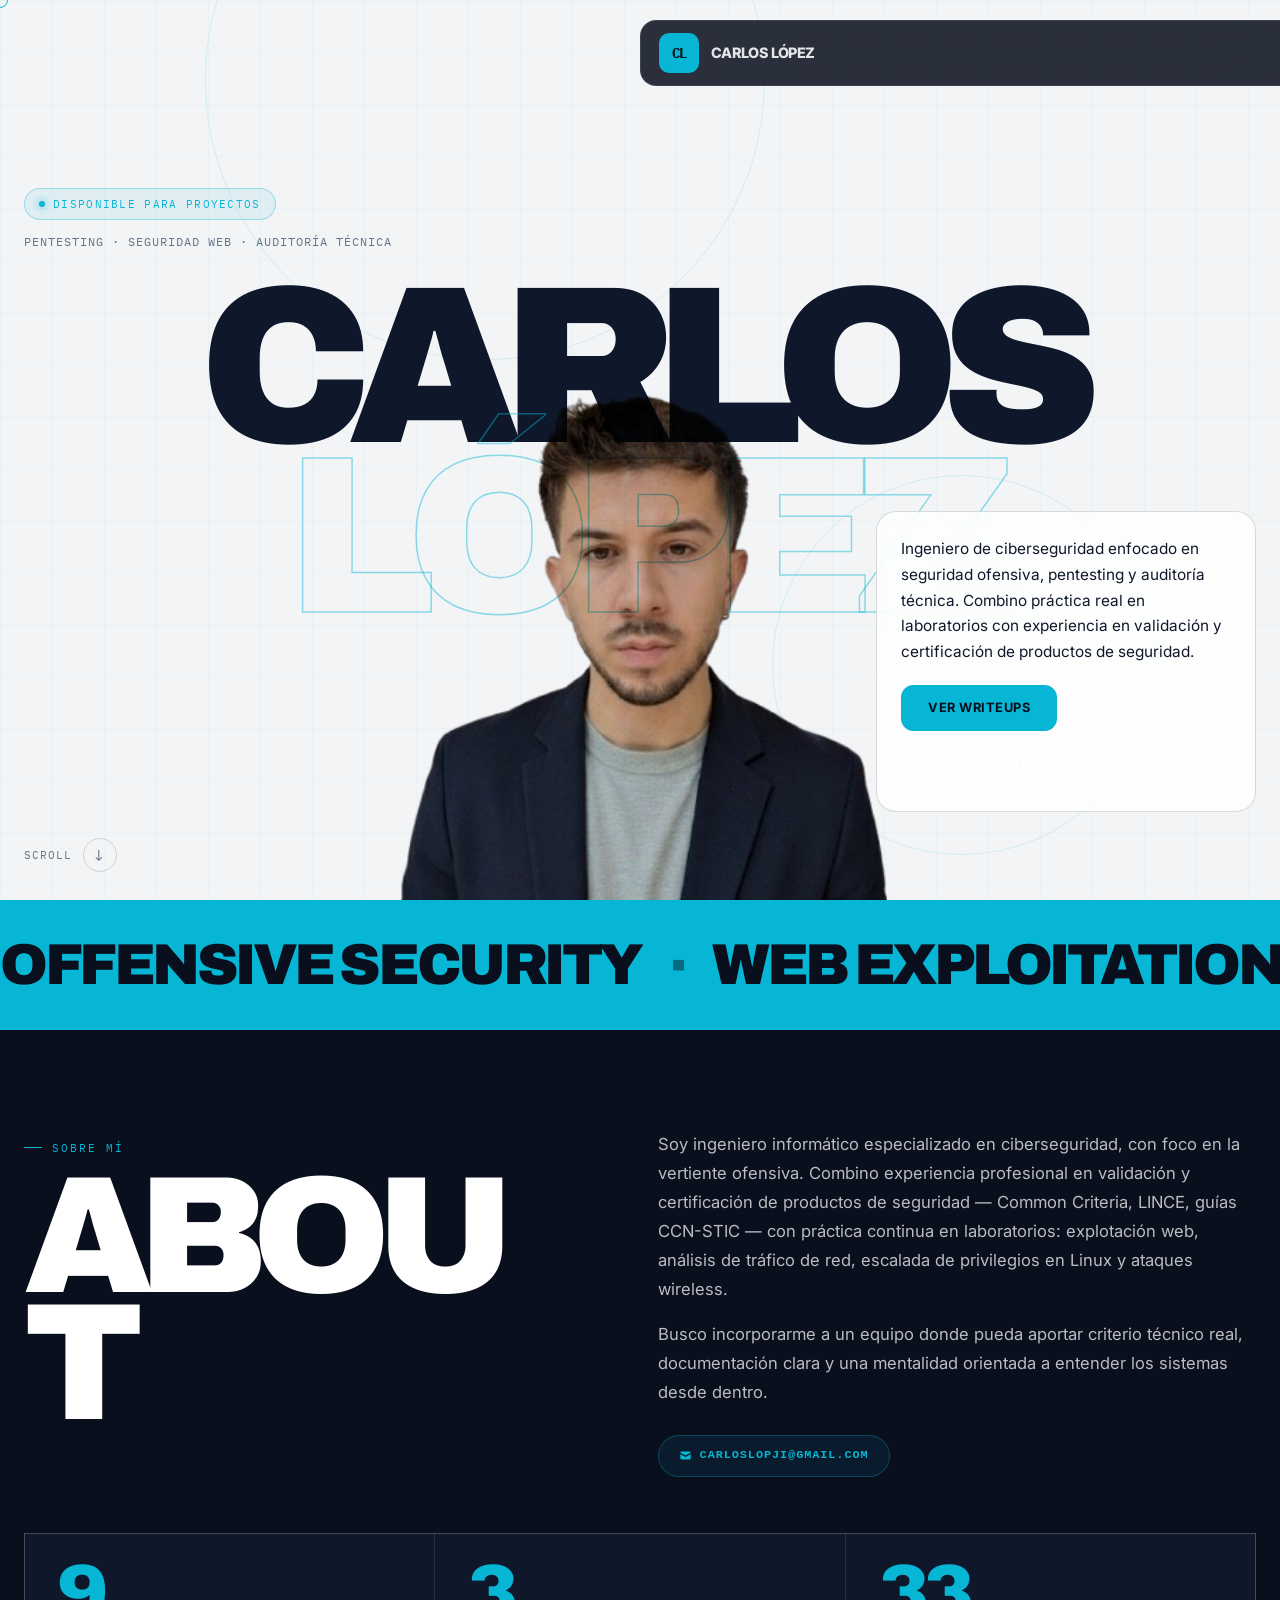
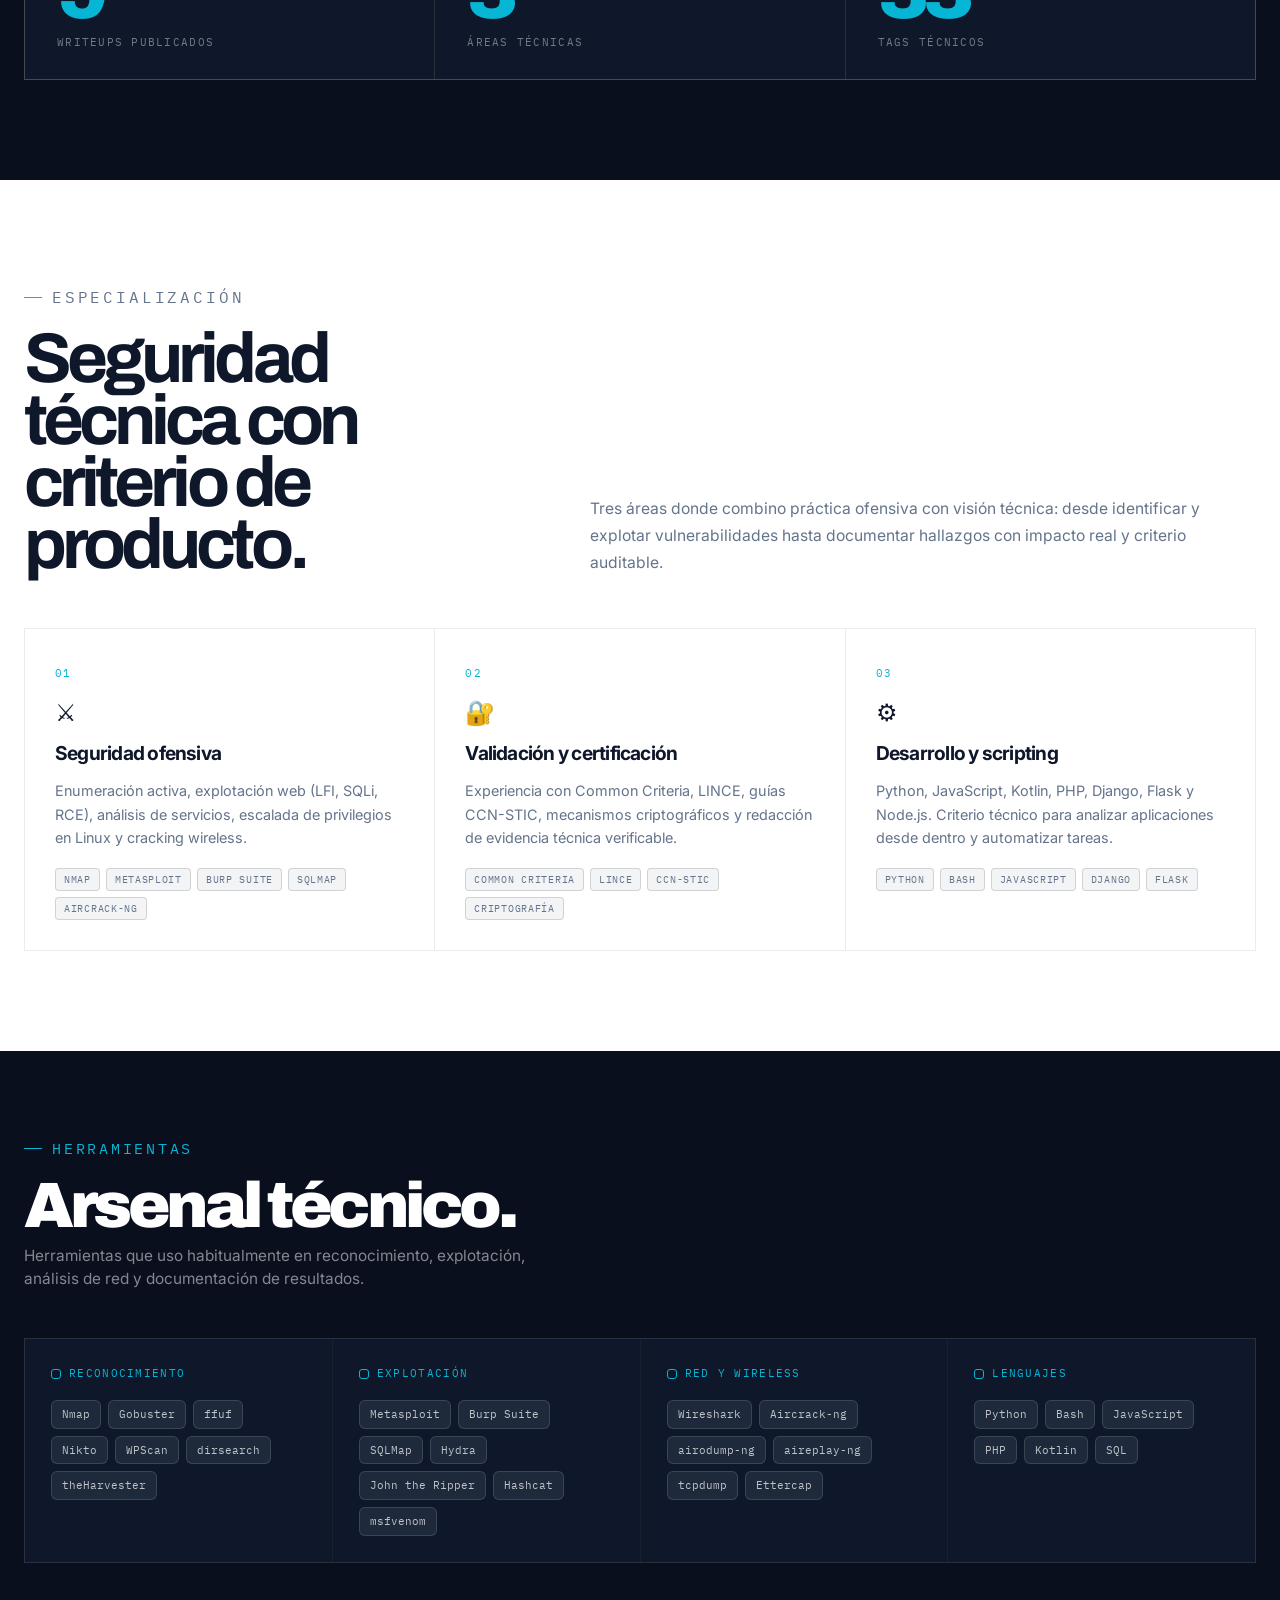
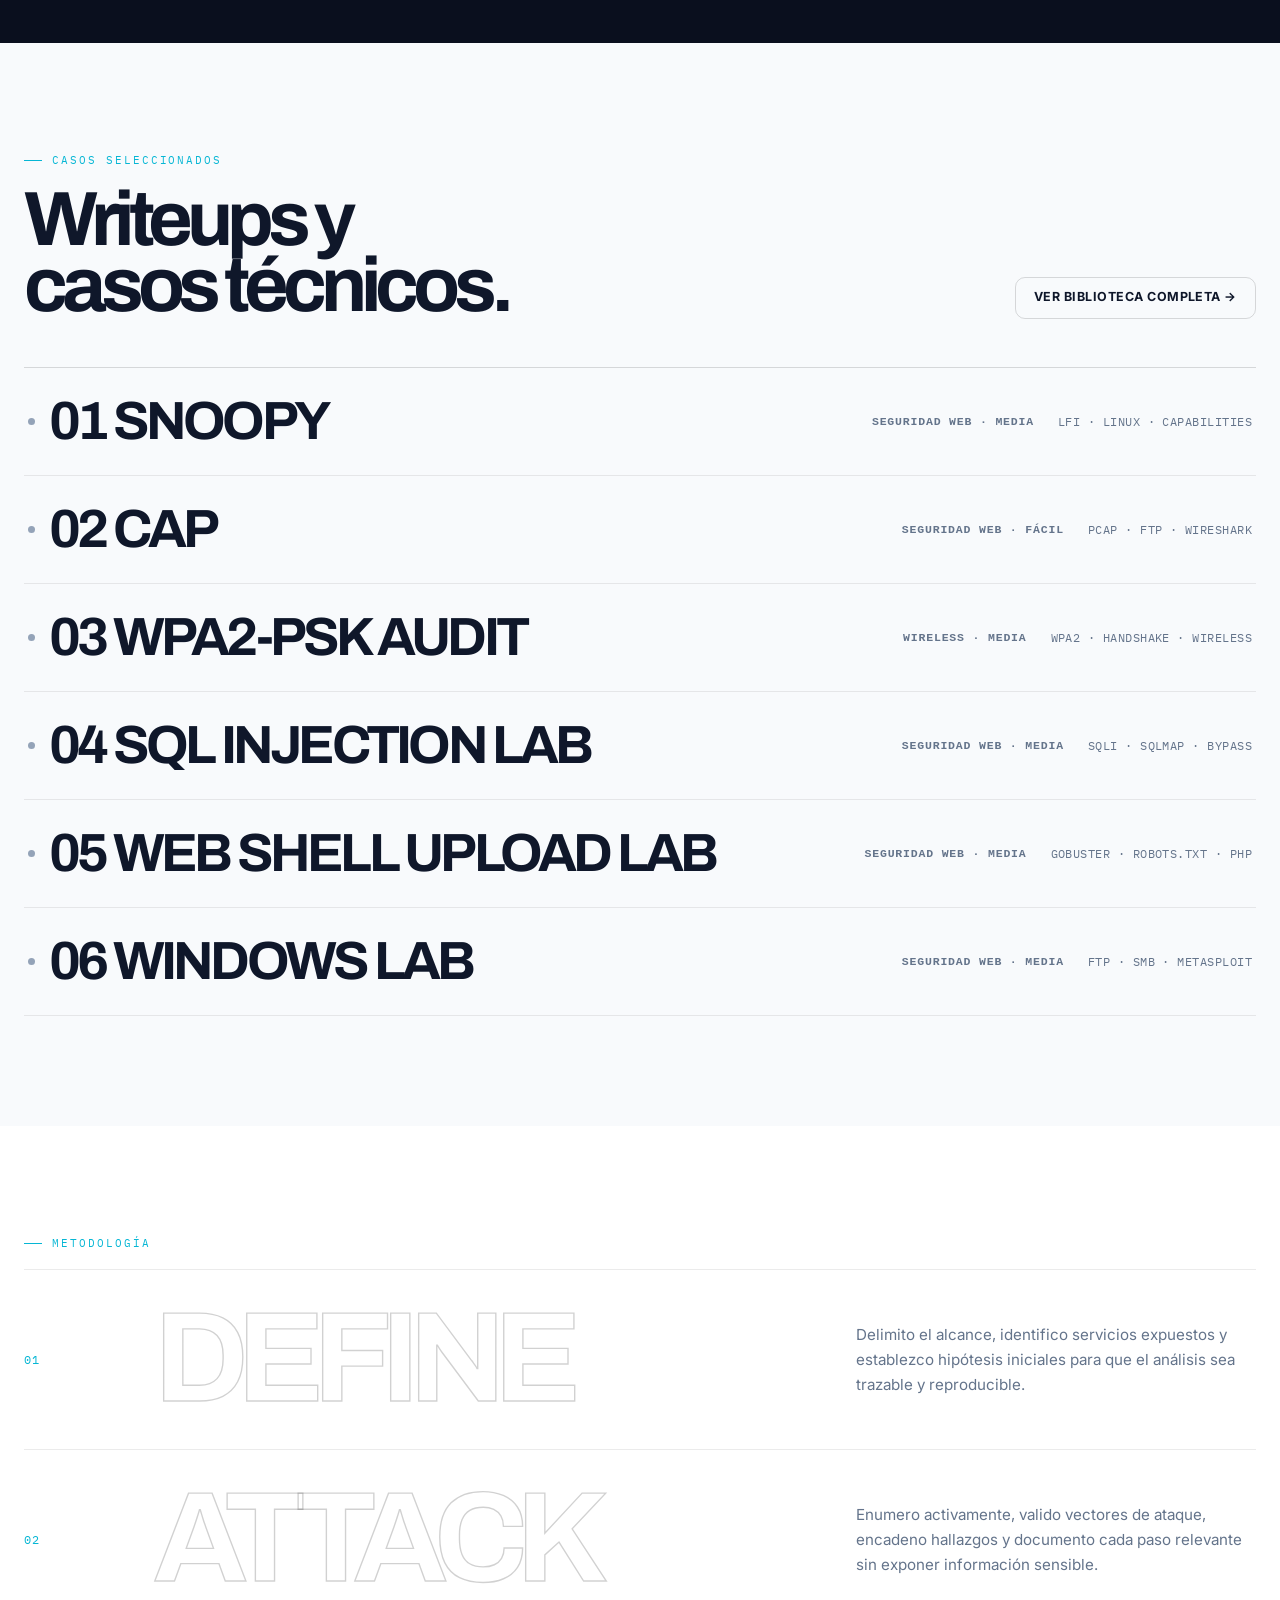
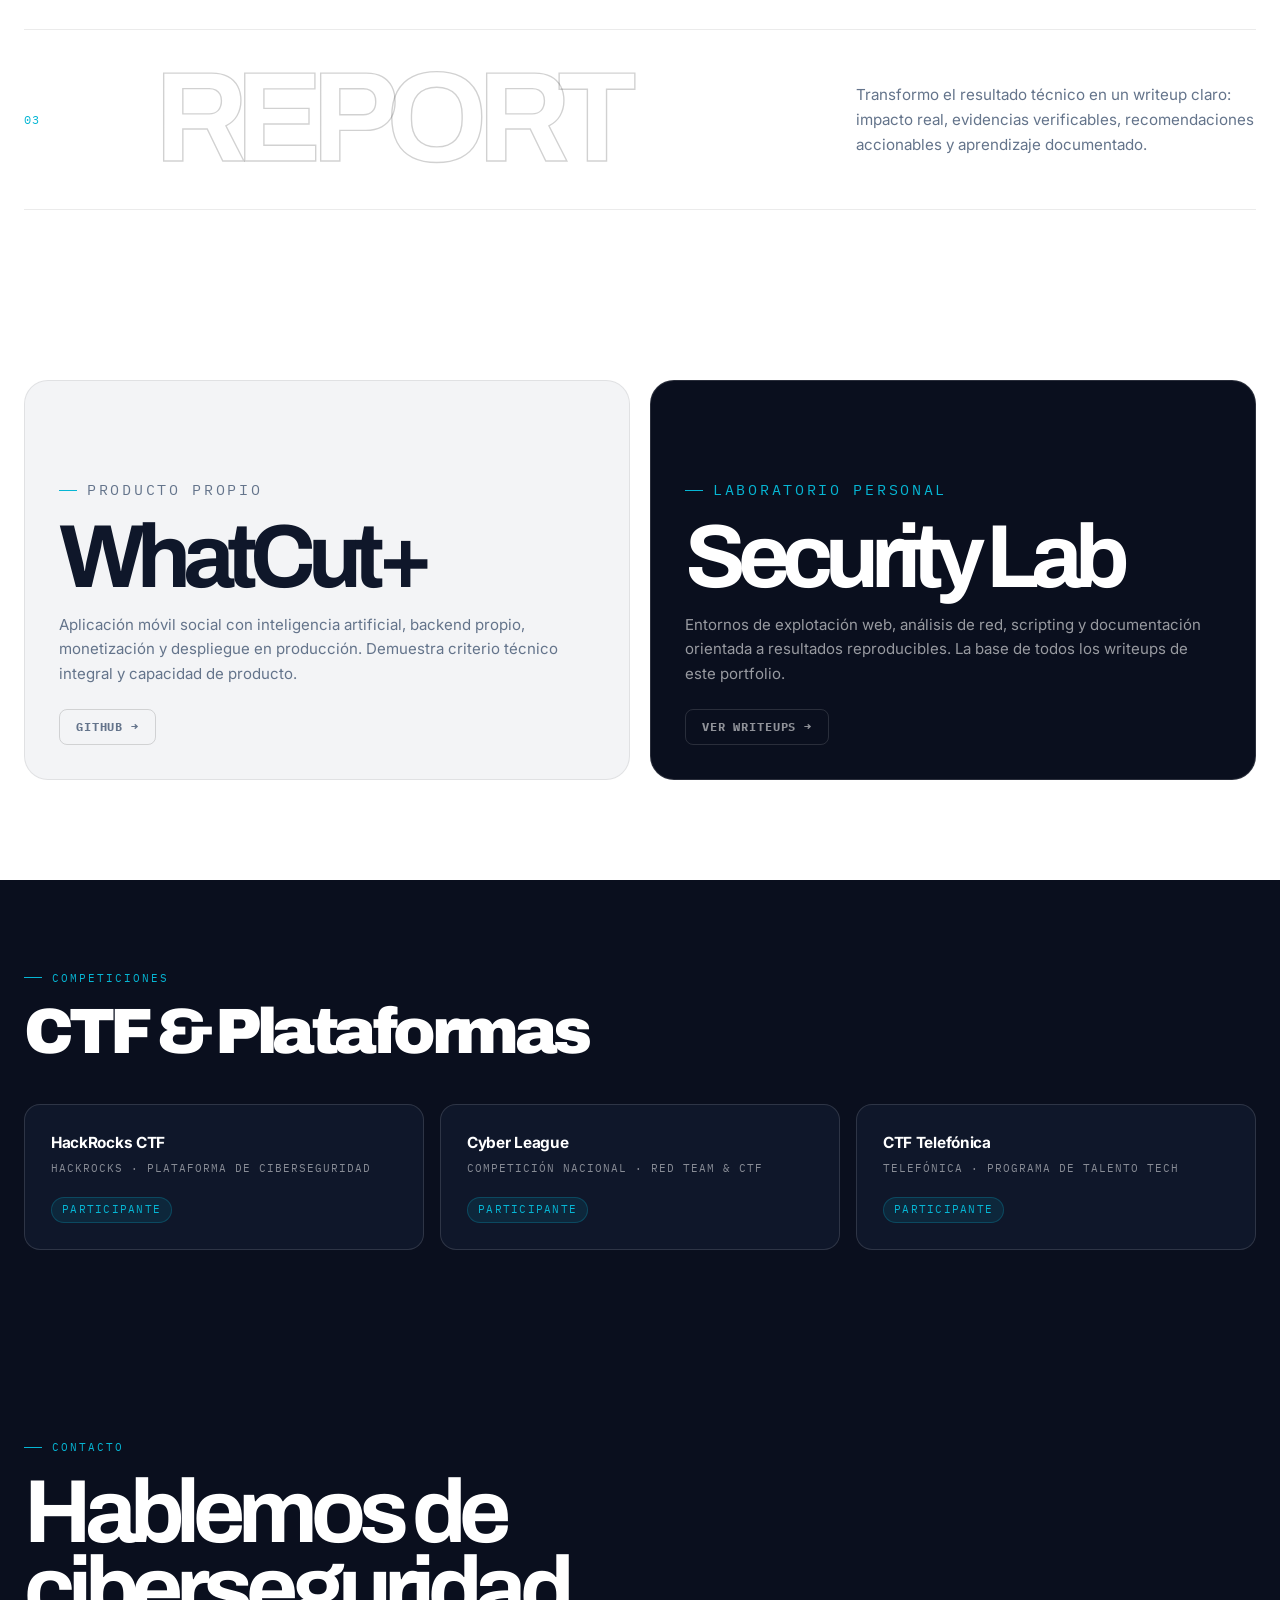
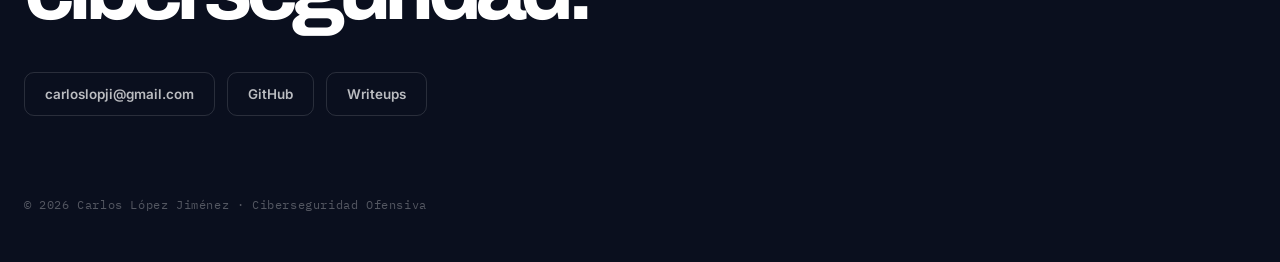
==== commit df6c3235: "Añadir evidencias reales del M4 a todos los writeups - writeups-data.js: evidencias con imágenes rea" ====
--- a/index.html
+++ b/index.html
@@ -346,6 +346,7 @@
 
   <script src="assets/writeups/writeups-data.js"></script>
   <script src="assets/writeups/writeups-extra.js"></script>
+  <script src="assets/writeups/writeups-labs.js"></script>
   <script src="assets/portfolio/portfolio.js"></script>
 </body>
 </html>
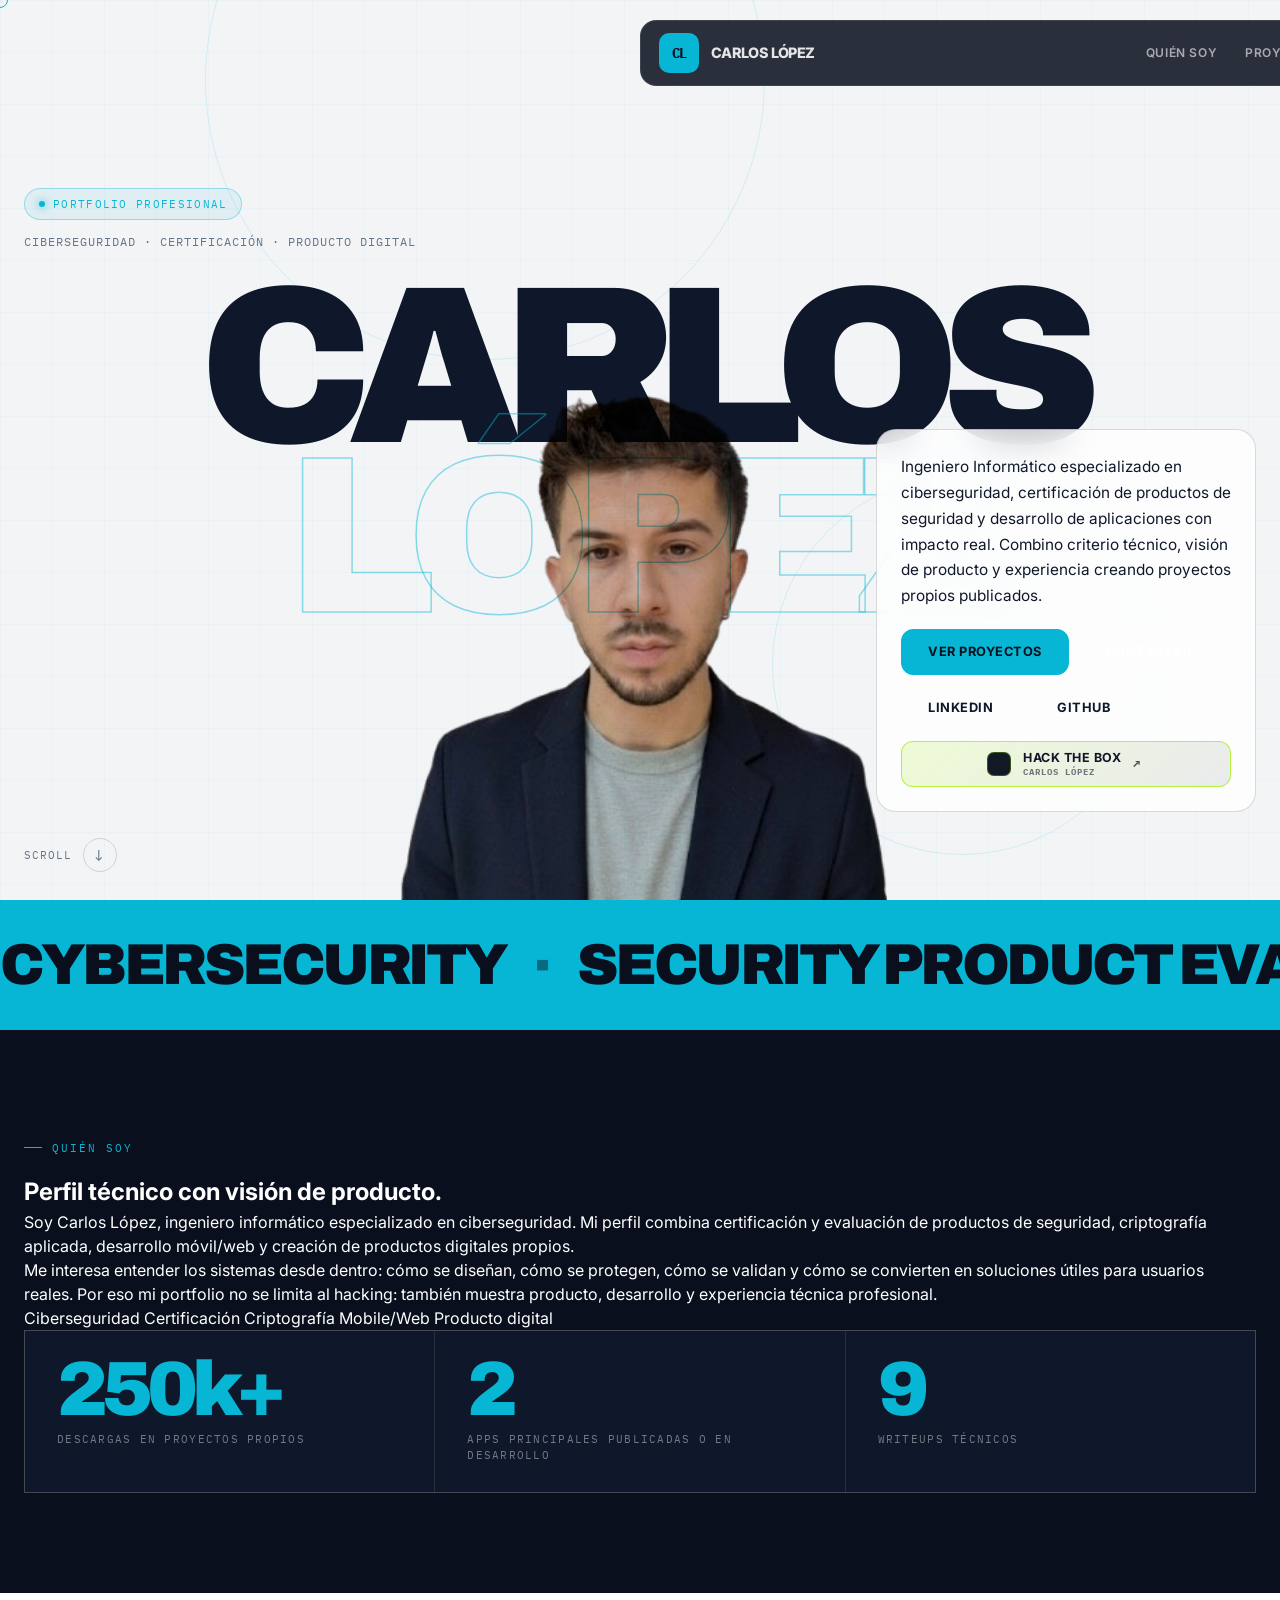
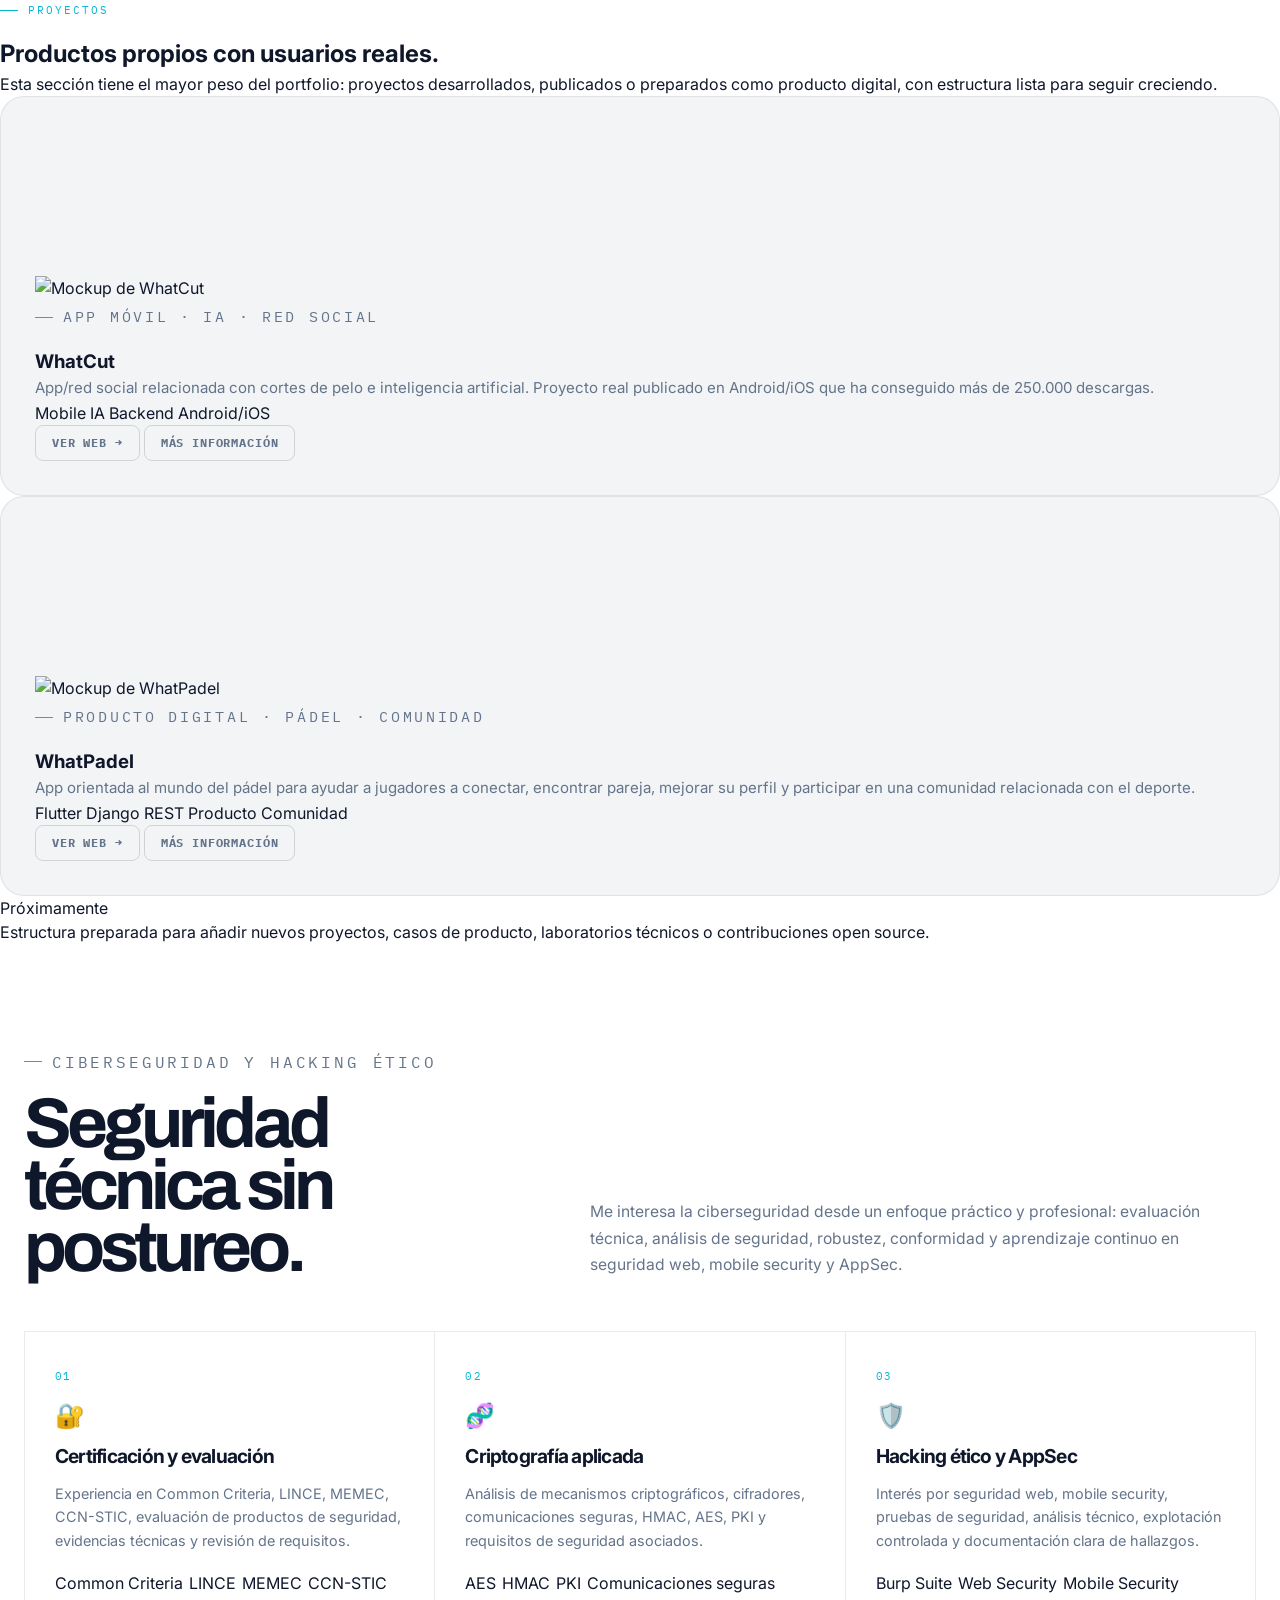
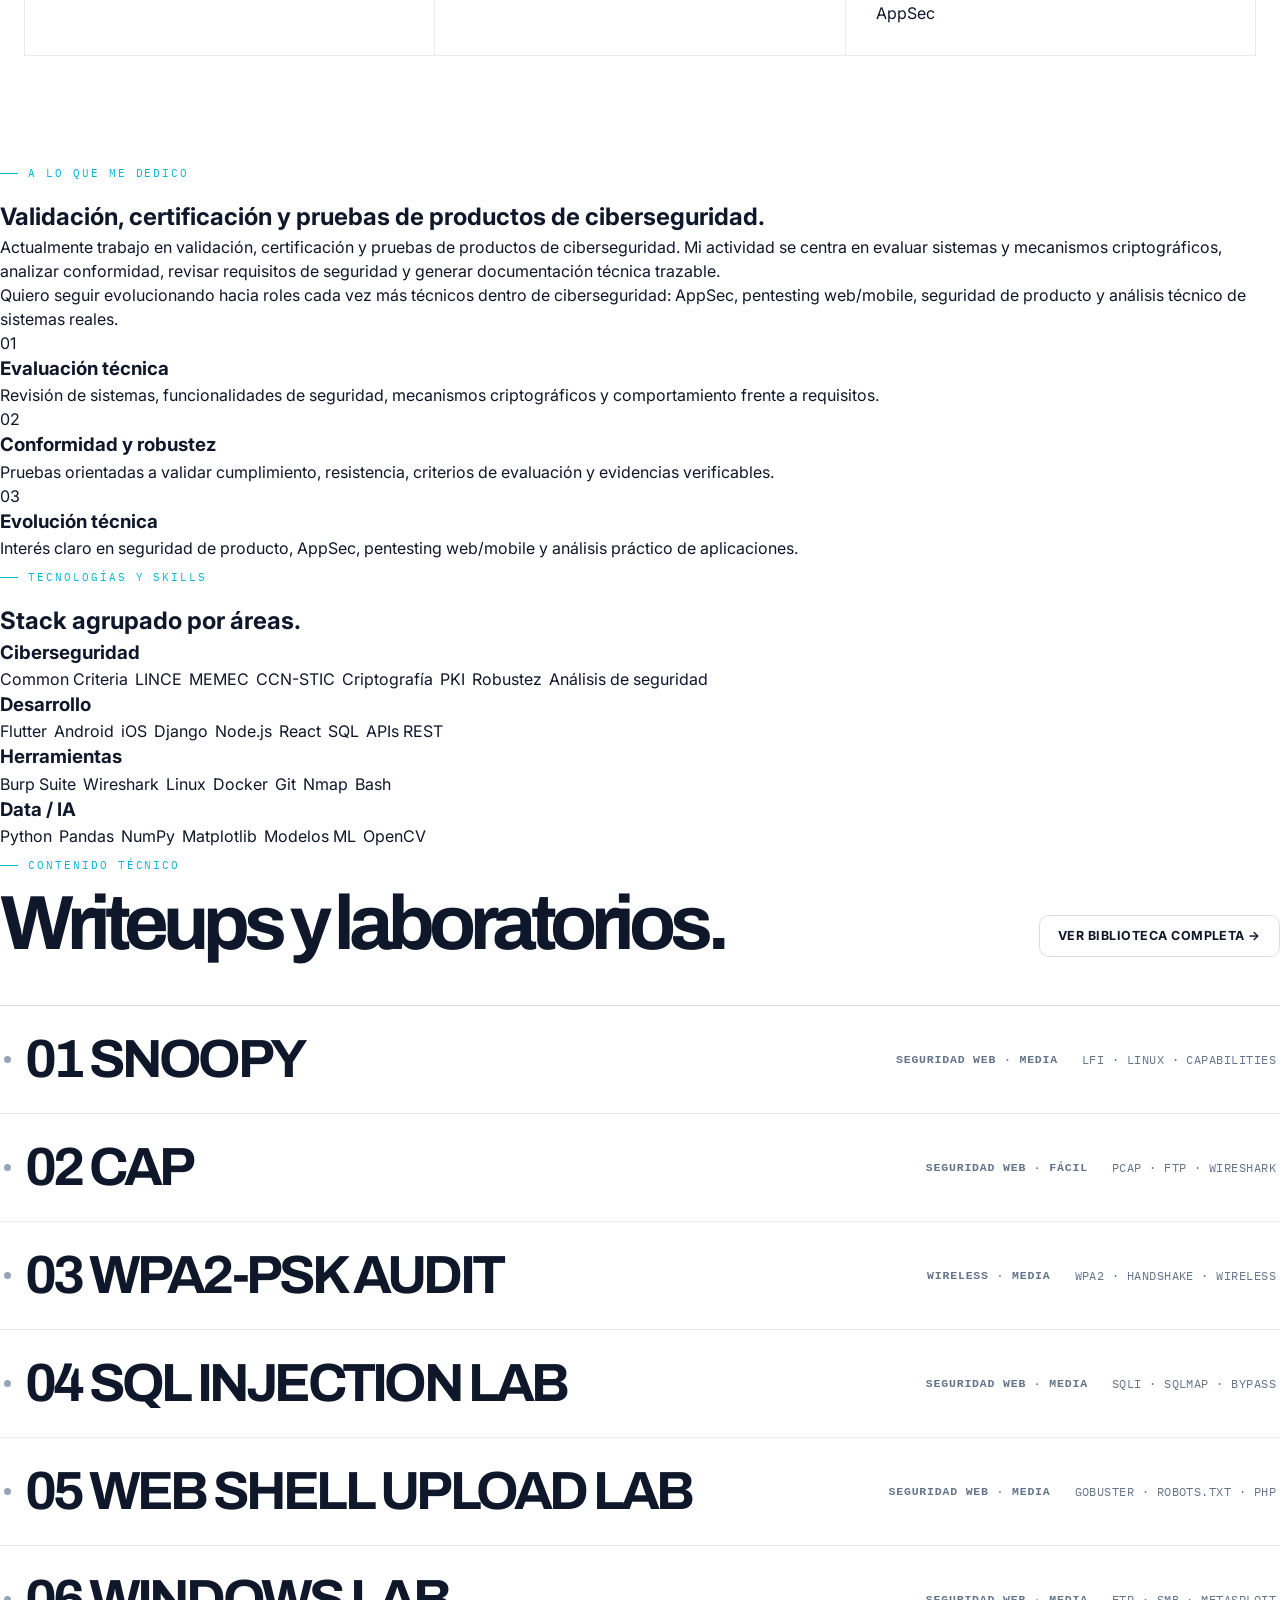
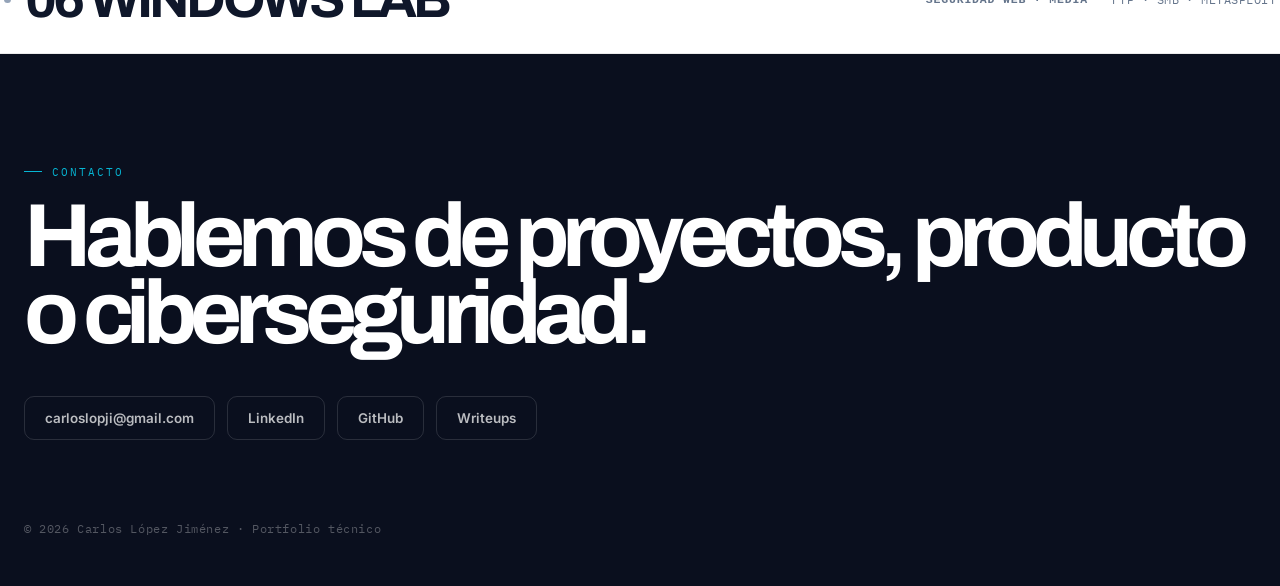
==== commit 3cb16f24: "Refactor home into balanced professional portfolio" ====
--- a/index.html
+++ b/index.html
@@ -3,10 +3,10 @@
 <head>
   <meta charset="UTF-8" />
   <meta name="viewport" content="width=device-width, initial-scale=1.0" />
-  <title>Carlos López Jiménez | Ciberseguridad Ofensiva</title>
-  <meta name="description" content="Portfolio de Carlos López Jiménez: pentesting, hacking ético, explotación web, análisis de vulnerabilidades y writeups técnicos de laboratorios reales." />
-  <meta property="og:title" content="Carlos López Jiménez | Pentesting & Ciberseguridad" />
-  <meta property="og:description" content="Ingeniero de ciberseguridad con experiencia en pentesting, explotación web, escalada de privilegios y certificación de productos de seguridad." />
+  <title>Carlos López Jiménez | Portfolio técnico</title>
+  <meta name="description" content="Portfolio de Carlos López Jiménez: ingeniero informático especializado en ciberseguridad, certificación de productos de seguridad, criptografía aplicada y desarrollo de aplicaciones con impacto real." />
+  <meta property="og:title" content="Carlos López Jiménez | Ciberseguridad, producto y desarrollo" />
+  <meta property="og:description" content="Ingeniero informático especializado en ciberseguridad, validación y certificación de productos de seguridad, desarrollo móvil/web y productos digitales propios." />
   <meta property="og:type" content="website" />
   <link rel="preconnect" href="https://fonts.googleapis.com" />
   <link rel="preconnect" href="https://fonts.gstatic.com" crossorigin />
@@ -26,21 +26,21 @@
       <span></span>
     </button>
     <div class="nav-links" id="primaryNav">
-      <a href="#profile">Perfil</a>
-      <a href="#writeups">Writeups</a>
-      <a href="#process">Metodología</a>
+      <a href="#about">Quién soy</a>
+      <a href="#projects">Proyectos</a>
+      <a href="#cybersecurity">Ciberseguridad</a>
+      <a href="#work">Profesional</a>
       <a href="#contact">Contacto</a>
     </div>
-    <a class="hire-btn" href="mailto:carloslopji@gmail.com">Contrátame</a>
+    <a class="hire-btn" href="mailto:carloslopji@gmail.com">Contactar</a>
   </nav>
 
   <header class="hero" id="home">
     <div class="hero-lines" aria-hidden="true"></div>
     <div class="hero-content">
-
       <div class="hero-kicker" data-reveal>
-        <span class="status-badge">Disponible para proyectos</span>
-        <span class="hero-role">Pentesting · Seguridad Web · Auditoría Técnica</span>
+        <span class="status-badge">Portfolio profesional</span>
+        <span class="hero-role">Ciberseguridad · Certificación · Producto digital</span>
       </div>
 
       <h1 class="hero-name" aria-label="Carlos López Jiménez">
@@ -48,7 +48,7 @@
         <span class="name-stroke">LÓPEZ</span>
       </h1>
 
-      <figure class="hero-portrait" data-parallax="0.12" data-reveal>
+      <figure class="hero-portrait" data-parallax="0.08" data-reveal>
         <picture>
           <source srcset="assets/imgs/Imagen_inicio.png?v=20260513-1" type="image/png" />
           <img src="assets/imgs/Imagen_inicio.png?v=20260513-1" alt="Retrato de Carlos López Jiménez" />
@@ -57,291 +57,285 @@
 
       <div class="hero-copy" data-reveal>
         <p>
-          Ingeniero de ciberseguridad enfocado en seguridad ofensiva, pentesting y auditoría técnica.
-          Combino práctica real en laboratorios con experiencia en validación y certificación de productos de seguridad.
+          Ingeniero Informático especializado en ciberseguridad, certificación de productos de seguridad y desarrollo de aplicaciones con impacto real.
+          Combino criterio técnico, visión de producto y experiencia creando proyectos propios publicados.
         </p>
         <div class="hero-actions">
-          <a class="btn btn-dark" href="writeups.html">Ver writeups</a>
-          <a class="btn btn-light" href="#profile">Explorar perfil</a>
-        </div>
-      </div>
-
-      <a class="scroll-hint" href="#profile" aria-label="Bajar a la siguiente sección">
+          <a class="btn btn-dark" href="#projects">Ver proyectos</a>
+          <a class="btn btn-light" href="mailto:carloslopji@gmail.com">Contactar</a>
+          <a class="btn btn-ghost" href="https://www.linkedin.com/" target="_blank" rel="noreferrer">LinkedIn</a>
+          <a class="btn btn-ghost" href="https://github.com/LopezJimenezCarlos" target="_blank" rel="noreferrer">GitHub</a>
+        </div>
+      </div>
+
+      <a class="scroll-hint" href="#about" aria-label="Bajar a la siguiente sección">
         <span>Scroll</span>
         <em class="scroll-arrow">↓</em>
       </a>
     </div>
   </header>
 
-  <section class="marquee" aria-label="Especialidades principales">
+  <section class="marquee" aria-label="Áreas principales">
     <div class="marquee-track">
-      <span>OFFENSIVE SECURITY</span><span class="dot"> · </span>
-      <span>WEB EXPLOITATION</span><span class="dot"> · </span>
-      <span>LINUX PRIVESC</span><span class="dot"> · </span>
-      <span>CRYPTOGRAPHY</span><span class="dot"> · </span>
-      <span>NETWORK ANALYSIS</span><span class="dot"> · </span>
-      <span>COMMON CRITERIA</span><span class="dot"> · </span>
-      <span>OFFENSIVE SECURITY</span><span class="dot"> · </span>
-      <span>WEB EXPLOITATION</span><span class="dot"> · </span>
-      <span>LINUX PRIVESC</span><span class="dot"> · </span>
-      <span>CRYPTOGRAPHY</span><span class="dot"> · </span>
-      <span>NETWORK ANALYSIS</span><span class="dot"> · </span>
-      <span>COMMON CRITERIA</span><span class="dot"> · </span>
+      <span>CYBERSECURITY</span><span class="dot"> · </span>
+      <span>SECURITY PRODUCT EVALUATION</span><span class="dot"> · </span>
+      <span>APPLIED CRYPTOGRAPHY</span><span class="dot"> · </span>
+      <span>MOBILE DEVELOPMENT</span><span class="dot"> · </span>
+      <span>PRODUCT BUILDING</span><span class="dot"> · </span>
+      <span>APPSEC</span><span class="dot"> · </span>
+      <span>CYBERSECURITY</span><span class="dot"> · </span>
+      <span>SECURITY PRODUCT EVALUATION</span><span class="dot"> · </span>
+      <span>APPLIED CRYPTOGRAPHY</span><span class="dot"> · </span>
+      <span>MOBILE DEVELOPMENT</span><span class="dot"> · </span>
+      <span>PRODUCT BUILDING</span><span class="dot"> · </span>
+      <span>APPSEC</span><span class="dot"> · </span>
     </div>
   </section>
 
   <main>
-
-    <!-- ABOUT -->
-    <section class="about-section" id="profile">
-      <div class="about-inner">
-        <div class="about-title" data-reveal>
-          <p class="eyebrow">Sobre mí</p>
-          <h2>ABOUT</h2>
-        </div>
-        <div class="about-copy" data-reveal>
+    <section class="about-section" id="about">
+      <div class="section-grid">
+        <div class="section-title" data-reveal>
+          <p class="eyebrow">Quién soy</p>
+          <h2>Perfil técnico con visión de producto.</h2>
+        </div>
+        <div class="section-copy" data-reveal>
           <p>
-            Soy ingeniero informático especializado en ciberseguridad, con foco en la vertiente ofensiva.
-            Combino experiencia profesional en validación y certificación de productos de seguridad —
-            Common Criteria, LINCE, guías CCN-STIC — con práctica continua en laboratorios: explotación web,
-            análisis de tráfico de red, escalada de privilegios en Linux y ataques wireless.
+            Soy Carlos López, ingeniero informático especializado en ciberseguridad. Mi perfil combina certificación y evaluación de productos de seguridad, criptografía aplicada, desarrollo móvil/web y creación de productos digitales propios.
           </p>
           <p>
-            Busco incorporarme a un equipo donde pueda aportar criterio técnico real, documentación clara
-            y una mentalidad orientada a entender los sistemas desde dentro.
+            Me interesa entender los sistemas desde dentro: cómo se diseñan, cómo se protegen, cómo se validan y cómo se convierten en soluciones útiles para usuarios reales. Por eso mi portfolio no se limita al hacking: también muestra producto, desarrollo y experiencia técnica profesional.
           </p>
-          <a class="about-cta" href="mailto:carloslopji@gmail.com">
-            <svg xmlns="http://www.w3.org/2000/svg" viewBox="0 0 20 20" fill="currentColor" aria-hidden="true">
-              <path d="M2.003 5.884L10 9.882l7.997-3.998A2 2 0 0016 4H4a2 2 0 00-1.997 1.884z"/>
-              <path d="M18 8.118l-8 4-8-4V14a2 2 0 002 2h12a2 2 0 002-2V8.118z"/>
-            </svg>
-            carloslopji@gmail.com
-          </a>
+          <div class="about-highlights">
+            <span>Ciberseguridad</span>
+            <span>Certificación</span>
+            <span>Criptografía</span>
+            <span>Mobile/Web</span>
+            <span>Producto digital</span>
+          </div>
         </div>
       </div>
       <div class="about-metrics" data-reveal>
         <div>
+          <strong>250k+</strong>
+          <span>Descargas en proyectos propios</span>
+        </div>
+        <div>
+          <strong>2</strong>
+          <span>Apps principales publicadas o en desarrollo</span>
+        </div>
+        <div>
           <strong id="homeWriteupCount">0</strong>
-          <span>Writeups publicados</span>
-        </div>
-        <div>
-          <strong id="homeWriteupCategories">0</strong>
-          <span>Áreas técnicas</span>
-        </div>
-        <div>
-          <strong id="homeWriteupTags">0</strong>
-          <span>Tags técnicos</span>
-        </div>
-      </div>
-    </section>
-
-    <!-- CAPABILITIES -->
-    <section class="split-section" id="experience">
+          <span>Writeups técnicos</span>
+        </div>
+      </div>
+      <span id="homeWriteupCategories" hidden>0</span>
+      <span id="homeWriteupTags" hidden>0</span>
+    </section>
+
+    <section class="projects-section" id="projects">
+      <div class="section-heading" data-reveal>
+        <p class="eyebrow">Proyectos</p>
+        <h2>Productos propios con usuarios reales.</h2>
+        <p>Esta sección tiene el mayor peso del portfolio: proyectos desarrollados, publicados o preparados como producto digital, con estructura lista para seguir creciendo.</p>
+      </div>
+
+      <div class="projects-grid">
+        <article class="project-card project-featured" data-reveal>
+          <div class="project-media">
+            <img src="assets/projects/whatcut-preview.svg" alt="Mockup de WhatCut" loading="lazy" decoding="async" />
+          </div>
+          <div class="project-body">
+            <p class="eyebrow">App móvil · IA · Red social</p>
+            <h3>WhatCut</h3>
+            <p>
+              App/red social relacionada con cortes de pelo e inteligencia artificial. Proyecto real publicado en Android/iOS que ha conseguido más de 250.000 descargas.
+            </p>
+            <div class="project-tags">
+              <span>Mobile</span>
+              <span>IA</span>
+              <span>Backend</span>
+              <span>Android/iOS</span>
+            </div>
+            <div class="project-actions">
+              <a class="project-link" href="https://www.whatcutapp.com" target="_blank" rel="noreferrer">Ver web →</a>
+              <a class="project-link secondary" href="https://www.whatcutapp.com" target="_blank" rel="noreferrer">Más información</a>
+            </div>
+          </div>
+        </article>
+
+        <article class="project-card project-featured" data-reveal>
+          <div class="project-media project-media-padel">
+            <img src="assets/projects/whatpadel-preview.svg" alt="Mockup de WhatPadel" loading="lazy" decoding="async" />
+          </div>
+          <div class="project-body">
+            <p class="eyebrow">Producto digital · Pádel · Comunidad</p>
+            <h3>WhatPadel</h3>
+            <p>
+              App orientada al mundo del pádel para ayudar a jugadores a conectar, encontrar pareja, mejorar su perfil y participar en una comunidad relacionada con el deporte.
+            </p>
+            <div class="project-tags">
+              <span>Flutter</span>
+              <span>Django REST</span>
+              <span>Producto</span>
+              <span>Comunidad</span>
+            </div>
+            <div class="project-actions">
+              <a class="project-link" href="https://www.whatpadelapp.com" target="_blank" rel="noreferrer">Ver web →</a>
+              <a class="project-link secondary" href="https://www.whatpadelapp.com" target="_blank" rel="noreferrer">Más información</a>
+            </div>
+          </div>
+        </article>
+      </div>
+
+      <div class="future-projects" data-reveal>
+        <span>Próximamente</span>
+        <p>Estructura preparada para añadir nuevos proyectos, casos de producto, laboratorios técnicos o contribuciones open source.</p>
+      </div>
+    </section>
+
+    <section class="split-section" id="cybersecurity">
       <div class="split-intro" data-reveal>
         <div>
-          <p class="eyebrow">Especialización</p>
-          <h2>Seguridad técnica con criterio de producto.</h2>
+          <p class="eyebrow">Ciberseguridad y hacking ético</p>
+          <h2>Seguridad técnica sin postureo.</h2>
         </div>
         <p>
-          Tres áreas donde combino práctica ofensiva con visión técnica: desde identificar y explotar
-          vulnerabilidades hasta documentar hallazgos con impacto real y criterio auditable.
+          Me interesa la ciberseguridad desde un enfoque práctico y profesional: evaluación técnica, análisis de seguridad, robustez, conformidad y aprendizaje continuo en seguridad web, mobile security y AppSec.
         </p>
       </div>
       <div class="capability-grid">
         <article class="capability" data-reveal>
           <span class="capability-num">01</span>
-          <div class="capability-icon">⚔</div>
-          <h3>Seguridad ofensiva</h3>
-          <p>Enumeración activa, explotación web (LFI, SQLi, RCE), análisis de servicios, escalada de privilegios en Linux y cracking wireless.</p>
+          <div class="capability-icon">🔐</div>
+          <h3>Certificación y evaluación</h3>
+          <p>Experiencia en Common Criteria, LINCE, MEMEC, CCN-STIC, evaluación de productos de seguridad, evidencias técnicas y revisión de requisitos.</p>
           <div class="cap-tags">
-            <span class="cap-tag">Nmap</span>
-            <span class="cap-tag">Metasploit</span>
-            <span class="cap-tag">Burp Suite</span>
-            <span class="cap-tag">SQLMap</span>
-            <span class="cap-tag">Aircrack-ng</span>
+            <span>Common Criteria</span>
+            <span>LINCE</span>
+            <span>MEMEC</span>
+            <span>CCN-STIC</span>
           </div>
         </article>
         <article class="capability" data-reveal>
           <span class="capability-num">02</span>
-          <div class="capability-icon">🔐</div>
-          <h3>Validación y certificación</h3>
-          <p>Experiencia con Common Criteria, LINCE, guías CCN-STIC, mecanismos criptográficos y redacción de evidencia técnica verificable.</p>
+          <div class="capability-icon">🧬</div>
+          <h3>Criptografía aplicada</h3>
+          <p>Análisis de mecanismos criptográficos, cifradores, comunicaciones seguras, HMAC, AES, PKI y requisitos de seguridad asociados.</p>
           <div class="cap-tags">
-            <span class="cap-tag">Common Criteria</span>
-            <span class="cap-tag">LINCE</span>
-            <span class="cap-tag">CCN-STIC</span>
-            <span class="cap-tag">Criptografía</span>
+            <span>AES</span>
+            <span>HMAC</span>
+            <span>PKI</span>
+            <span>Comunicaciones seguras</span>
           </div>
         </article>
         <article class="capability" data-reveal>
           <span class="capability-num">03</span>
-          <div class="capability-icon">⚙</div>
-          <h3>Desarrollo y scripting</h3>
-          <p>Python, JavaScript, Kotlin, PHP, Django, Flask y Node.js. Criterio técnico para analizar aplicaciones desde dentro y automatizar tareas.</p>
+          <div class="capability-icon">🛡️</div>
+          <h3>Hacking ético y AppSec</h3>
+          <p>Interés por seguridad web, mobile security, pruebas de seguridad, análisis técnico, explotación controlada y documentación clara de hallazgos.</p>
           <div class="cap-tags">
-            <span class="cap-tag">Python</span>
-            <span class="cap-tag">Bash</span>
-            <span class="cap-tag">JavaScript</span>
-            <span class="cap-tag">Django</span>
-            <span class="cap-tag">Flask</span>
-          </div>
-        </article>
-      </div>
-    </section>
-
-    <!-- TOOLS / ARSENAL -->
-    <section class="tools-section" id="arsenal">
-      <div class="tools-header" data-reveal>
-        <p class="eyebrow">Herramientas</p>
-        <h2>Arsenal técnico.</h2>
-        <p>Herramientas que uso habitualmente en reconocimiento, explotación, análisis de red y documentación de resultados.</p>
-      </div>
-      <div class="tools-categories" data-reveal>
-        <div class="tools-category">
-          <div class="tools-category-title">Reconocimiento</div>
+            <span>Burp Suite</span>
+            <span>Web Security</span>
+            <span>Mobile Security</span>
+            <span>AppSec</span>
+          </div>
+        </article>
+      </div>
+    </section>
+
+    <section class="work-section-professional" id="work">
+      <div class="section-grid">
+        <div class="section-title" data-reveal>
+          <p class="eyebrow">A lo que me dedico</p>
+          <h2>Validación, certificación y pruebas de productos de ciberseguridad.</h2>
+        </div>
+        <div class="section-copy" data-reveal>
+          <p>
+            Actualmente trabajo en validación, certificación y pruebas de productos de ciberseguridad. Mi actividad se centra en evaluar sistemas y mecanismos criptográficos, analizar conformidad, revisar requisitos de seguridad y generar documentación técnica trazable.
+          </p>
+          <p>
+            Quiero seguir evolucionando hacia roles cada vez más técnicos dentro de ciberseguridad: AppSec, pentesting web/mobile, seguridad de producto y análisis técnico de sistemas reales.
+          </p>
+        </div>
+      </div>
+      <div class="timeline" data-reveal>
+        <div class="timeline-item">
+          <span>01</span>
+          <h3>Evaluación técnica</h3>
+          <p>Revisión de sistemas, funcionalidades de seguridad, mecanismos criptográficos y comportamiento frente a requisitos.</p>
+        </div>
+        <div class="timeline-item">
+          <span>02</span>
+          <h3>Conformidad y robustez</h3>
+          <p>Pruebas orientadas a validar cumplimiento, resistencia, criterios de evaluación y evidencias verificables.</p>
+        </div>
+        <div class="timeline-item">
+          <span>03</span>
+          <h3>Evolución técnica</h3>
+          <p>Interés claro en seguridad de producto, AppSec, pentesting web/mobile y análisis práctico de aplicaciones.</p>
+        </div>
+      </div>
+    </section>
+
+    <section class="skills-section" id="skills">
+      <div class="section-heading" data-reveal>
+        <p class="eyebrow">Tecnologías y skills</p>
+        <h2>Stack agrupado por áreas.</h2>
+      </div>
+      <div class="skills-grid" data-reveal>
+        <div class="skill-group">
+          <h3>Ciberseguridad</h3>
           <div class="tools-list">
-            <span class="tool-badge">Nmap</span>
-            <span class="tool-badge">Gobuster</span>
-            <span class="tool-badge">ffuf</span>
-            <span class="tool-badge">Nikto</span>
-            <span class="tool-badge">WPScan</span>
-            <span class="tool-badge">dirsearch</span>
-            <span class="tool-badge">theHarvester</span>
-          </div>
-        </div>
-        <div class="tools-category">
-          <div class="tools-category-title">Explotación</div>
+            <span>Common Criteria</span><span>LINCE</span><span>MEMEC</span><span>CCN-STIC</span><span>Criptografía</span><span>PKI</span><span>Robustez</span><span>Análisis de seguridad</span>
+          </div>
+        </div>
+        <div class="skill-group">
+          <h3>Desarrollo</h3>
           <div class="tools-list">
-            <span class="tool-badge">Metasploit</span>
-            <span class="tool-badge">Burp Suite</span>
-            <span class="tool-badge">SQLMap</span>
-            <span class="tool-badge">Hydra</span>
-            <span class="tool-badge">John the Ripper</span>
-            <span class="tool-badge">Hashcat</span>
-            <span class="tool-badge">msfvenom</span>
-          </div>
-        </div>
-        <div class="tools-category">
-          <div class="tools-category-title">Red y wireless</div>
+            <span>Flutter</span><span>Android</span><span>iOS</span><span>Django</span><span>Node.js</span><span>React</span><span>SQL</span><span>APIs REST</span>
+          </div>
+        </div>
+        <div class="skill-group">
+          <h3>Herramientas</h3>
           <div class="tools-list">
-            <span class="tool-badge">Wireshark</span>
-            <span class="tool-badge">Aircrack-ng</span>
-            <span class="tool-badge">airodump-ng</span>
-            <span class="tool-badge">aireplay-ng</span>
-            <span class="tool-badge">tcpdump</span>
-            <span class="tool-badge">Ettercap</span>
-          </div>
-        </div>
-        <div class="tools-category">
-          <div class="tools-category-title">Lenguajes</div>
+            <span>Burp Suite</span><span>Wireshark</span><span>Linux</span><span>Docker</span><span>Git</span><span>Nmap</span><span>Bash</span>
+          </div>
+        </div>
+        <div class="skill-group">
+          <h3>Data / IA</h3>
           <div class="tools-list">
-            <span class="tool-badge">Python</span>
-            <span class="tool-badge">Bash</span>
-            <span class="tool-badge">JavaScript</span>
-            <span class="tool-badge">PHP</span>
-            <span class="tool-badge">Kotlin</span>
-            <span class="tool-badge">SQL</span>
-          </div>
-        </div>
-      </div>
-    </section>
-
-    <!-- WRITEUPS -->
-    <section class="work-section" id="writeups">
+            <span>Python</span><span>Pandas</span><span>NumPy</span><span>Matplotlib</span><span>Modelos ML</span><span>OpenCV</span>
+          </div>
+        </div>
+      </div>
+    </section>
+
+    <section class="writeups-section" id="writeups">
       <div class="work-head" data-reveal>
         <div>
-          <p class="eyebrow">Casos seleccionados</p>
-          <h2>Writeups y<br>casos técnicos.</h2>
+          <p class="eyebrow">Contenido técnico</p>
+          <h2>Writeups y laboratorios.</h2>
         </div>
         <a class="under-link" href="writeups.html">Ver biblioteca completa →</a>
       </div>
-
       <div class="work-list" id="featuredWriteupsGrid" data-reveal></div>
       <div class="floating-preview" id="floatingPreview" aria-hidden="true"></div>
     </section>
-
-    <!-- METHODOLOGY -->
-    <section class="process-section" id="process">
-      <p class="eyebrow" data-reveal>Metodología</p>
-      <div class="process-list">
-        <article class="process-item" data-reveal>
-          <span>01</span>
-          <h2>DEFINE</h2>
-          <p>Delimito el alcance, identifico servicios expuestos y establezco hipótesis iniciales para que el análisis sea trazable y reproducible.</p>
-        </article>
-        <article class="process-item" data-reveal>
-          <span>02</span>
-          <h2>ATTACK</h2>
-          <p>Enumero activamente, valido vectores de ataque, encadeno hallazgos y documento cada paso relevante sin exponer información sensible.</p>
-        </article>
-        <article class="process-item" data-reveal>
-          <span>03</span>
-          <h2>REPORT</h2>
-          <p>Transformo el resultado técnico en un writeup claro: impacto real, evidencias verificables, recomendaciones accionables y aprendizaje documentado.</p>
-        </article>
-      </div>
-    </section>
-
-    <!-- PROJECTS -->
-    <section class="project-section" id="projects">
-      <div class="project-card" data-reveal>
-        <p class="eyebrow">Producto propio</p>
-        <h2>WhatCut+</h2>
-        <p>Aplicación móvil social con inteligencia artificial, backend propio, monetización y despliegue en producción. Demuestra criterio técnico integral y capacidad de producto.</p>
-        <div class="project-links">
-          <a class="project-link" href="https://github.com/LopezJimenezCarlos" target="_blank" rel="noreferrer">GitHub →</a>
-        </div>
-      </div>
-      <div class="project-card project-card-dark" data-reveal>
-        <p class="eyebrow">Laboratorio personal</p>
-        <h2>Security Lab</h2>
-        <p>Entornos de explotación web, análisis de red, scripting y documentación orientada a resultados reproducibles. La base de todos los writeups de este portfolio.</p>
-        <div class="project-links">
-          <a class="project-link" href="writeups.html">Ver writeups →</a>
-        </div>
-      </div>
-    </section>
-
-    <!-- CTF -->
-    <section class="ctf-section" id="ctf">
-      <div class="ctf-header" data-reveal>
-        <div>
-          <p class="eyebrow">Competiciones</p>
-          <h2>CTF &amp; Plataformas</h2>
-        </div>
-      </div>
-      <div class="ctf-grid" data-reveal>
-        <div class="ctf-card">
-          <span class="ctf-card-name">HackRocks CTF</span>
-          <span class="ctf-card-org">HackRocks · Plataforma de ciberseguridad</span>
-          <span class="ctf-card-badge">Participante</span>
-        </div>
-        <div class="ctf-card">
-          <span class="ctf-card-name">Cyber League</span>
-          <span class="ctf-card-org">Competición nacional · Red team &amp; CTF</span>
-          <span class="ctf-card-badge">Participante</span>
-        </div>
-        <div class="ctf-card">
-          <span class="ctf-card-name">CTF Telefónica</span>
-          <span class="ctf-card-org">Telefónica · Programa de talento tech</span>
-          <span class="ctf-card-badge">Participante</span>
-        </div>
-      </div>
-    </section>
-
   </main>
 
   <footer class="footer" id="contact">
     <div data-reveal>
       <p class="eyebrow">Contacto</p>
-      <h2>Hablemos de<br>ciberseguridad.</h2>
+      <h2>Hablemos de proyectos, producto o ciberseguridad.</h2>
     </div>
     <div class="footer-links" data-reveal>
       <a href="mailto:carloslopji@gmail.com">carloslopji@gmail.com</a>
+      <a href="https://www.linkedin.com/" target="_blank" rel="noreferrer">LinkedIn</a>
       <a href="https://github.com/LopezJimenezCarlos" target="_blank" rel="noreferrer">GitHub</a>
       <a href="writeups.html">Writeups</a>
     </div>
-    <p class="footer-copy">© <span data-current-year></span> Carlos López Jiménez · Ciberseguridad Ofensiva</p>
+    <p class="footer-copy">© <span data-current-year></span> Carlos López Jiménez · Portfolio técnico</p>
   </footer>
 
   <script src="assets/writeups/writeups-data.js"></script>
